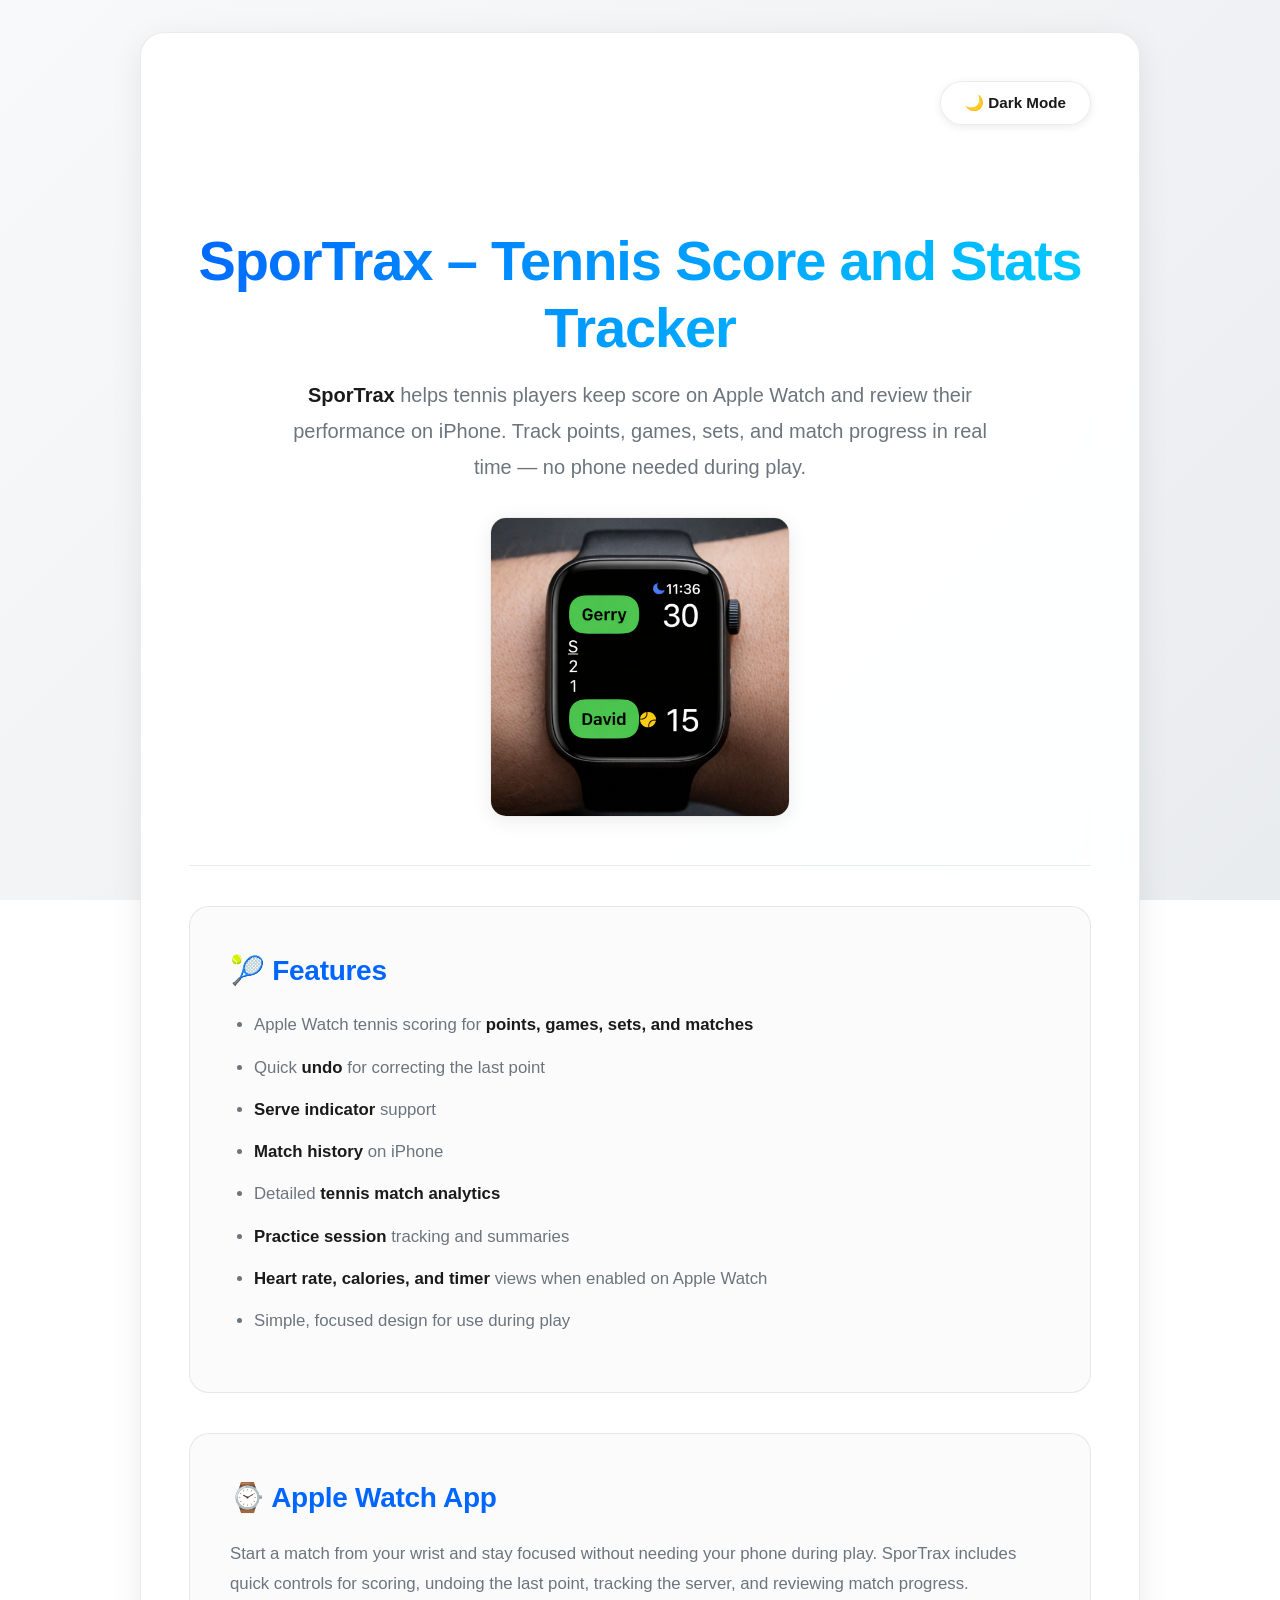
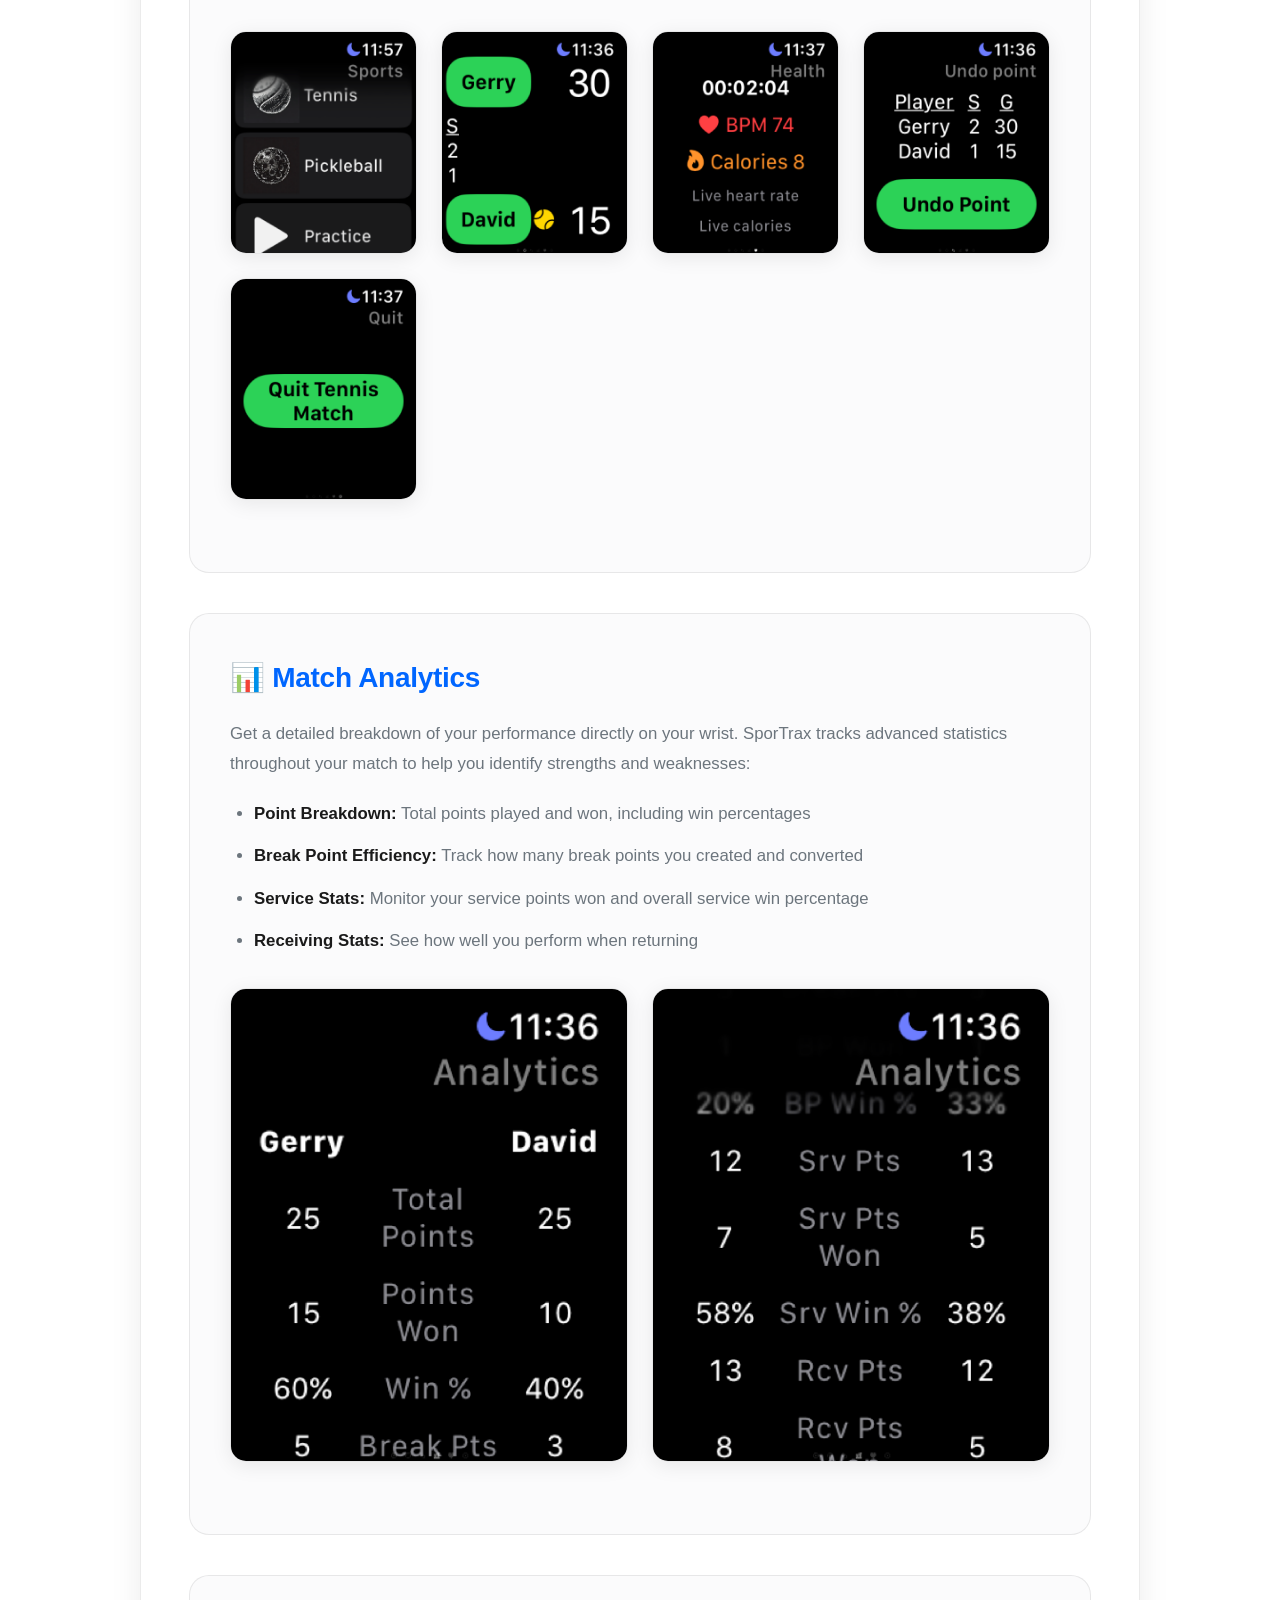
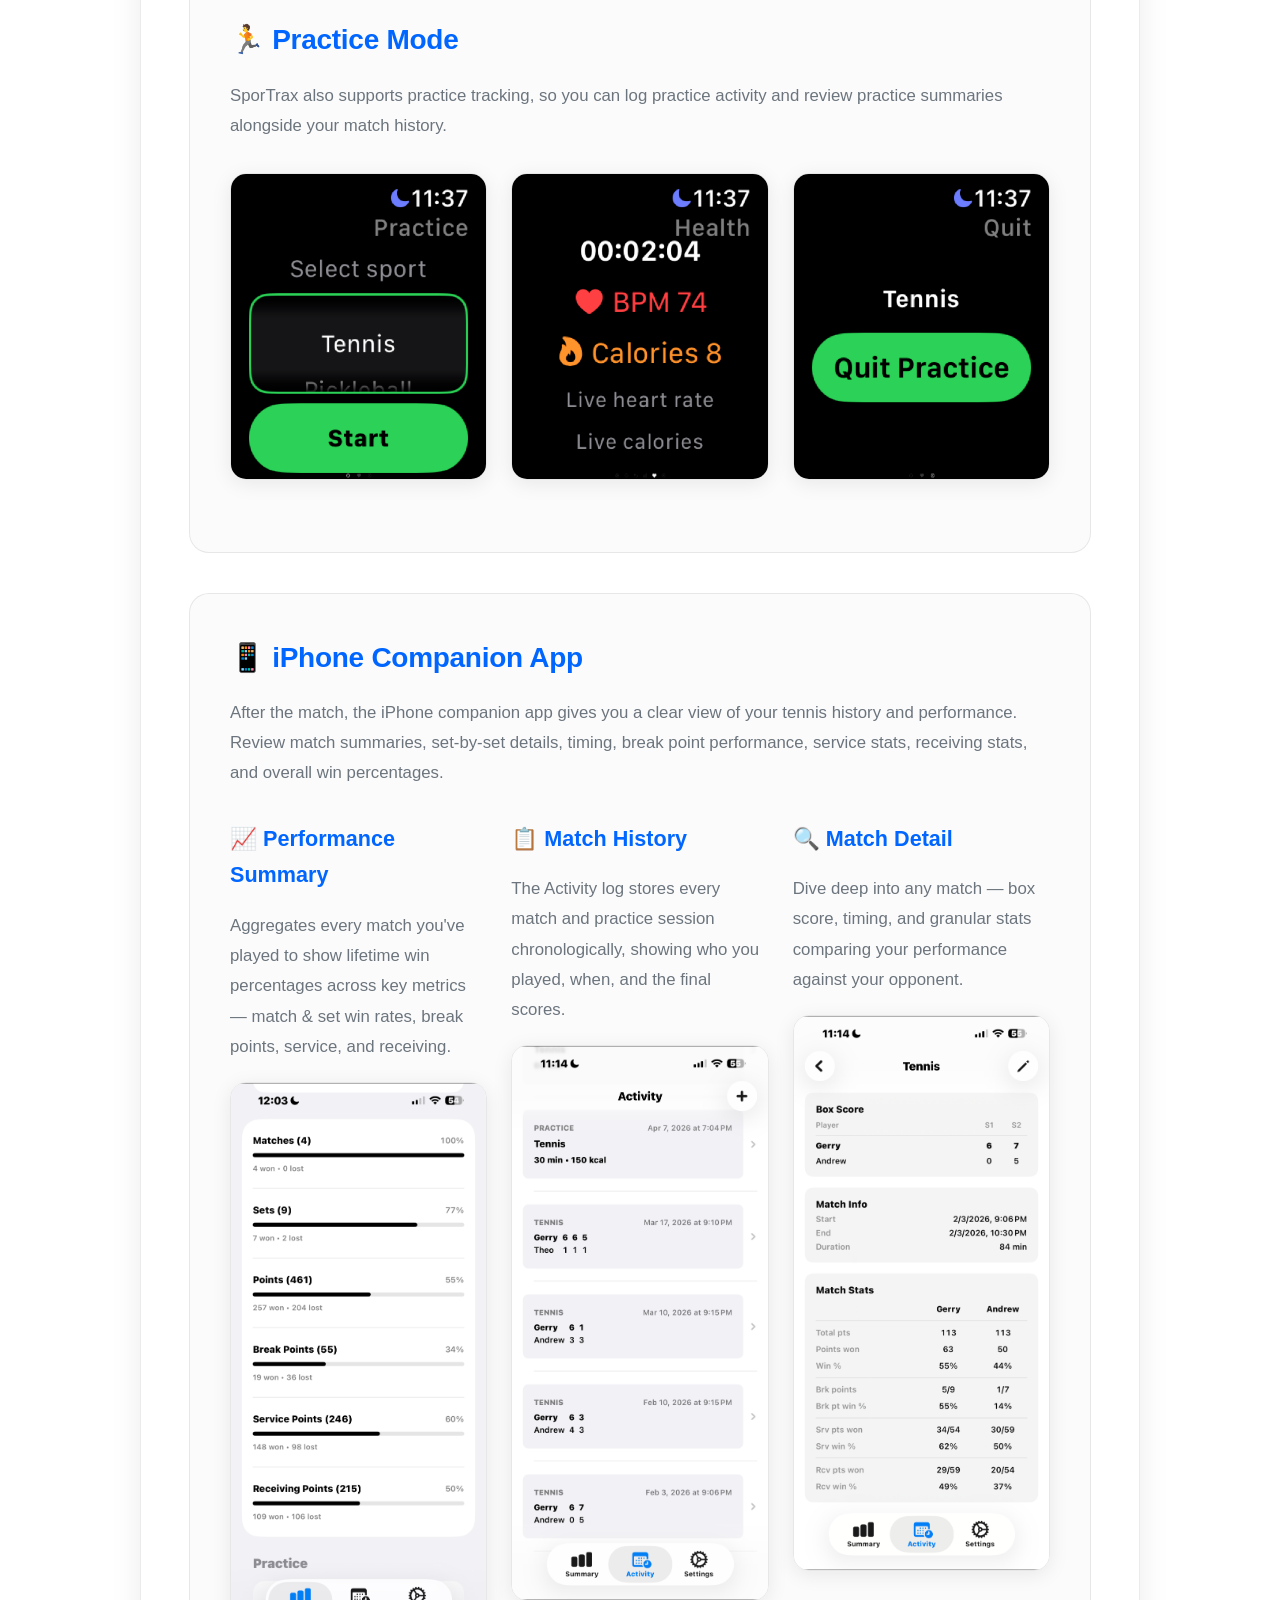
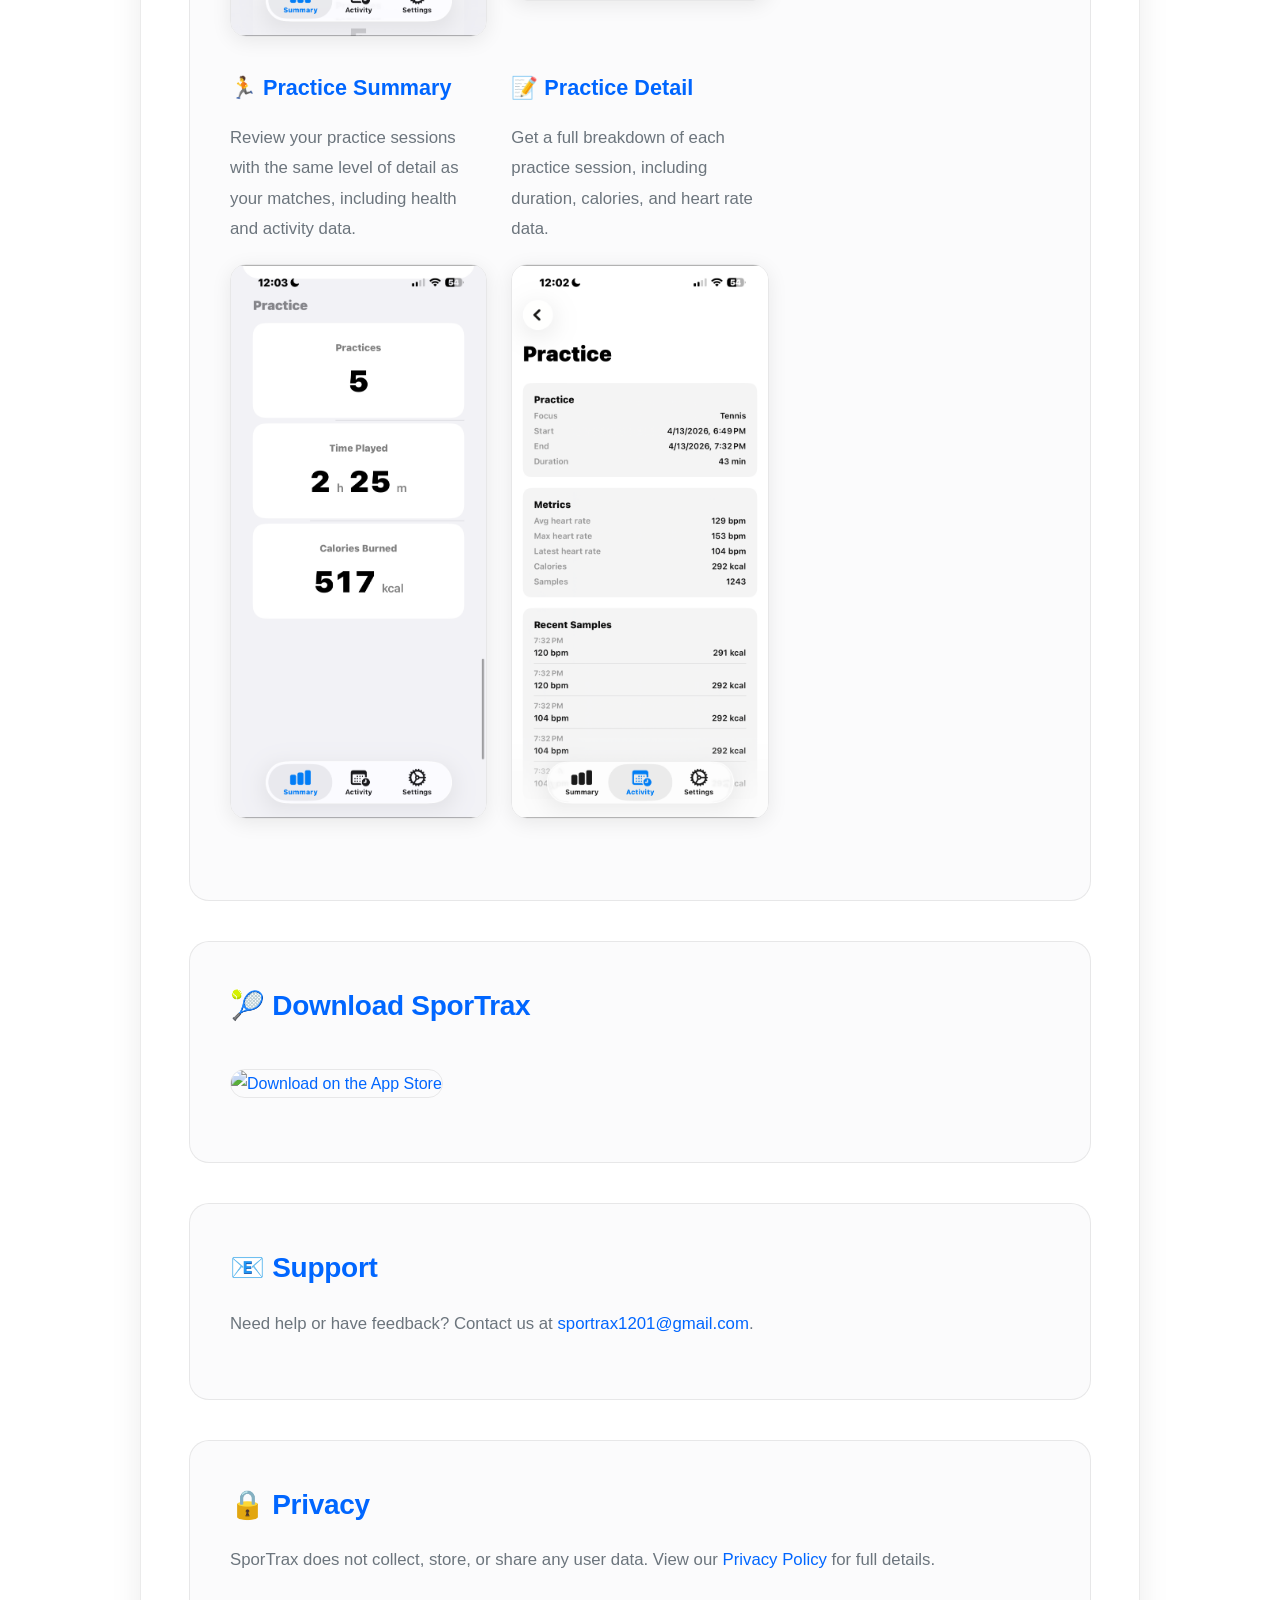
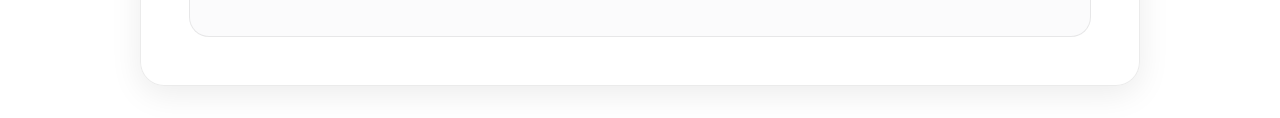
==== index.html @ 206b3dec "update" ====
<!DOCTYPE html>
<html lang="en" data-theme="dark">
<head>
<meta charset="UTF-8" />
<meta name="viewport" content="width=device-width, initial-scale=1.0"/>
<title>SporTrax – Tennis Score and Stats Tracker</title>
<style>
  :root {
    --bg-gradient-start: #f8f9fa;
    --bg-gradient-end: #e9ecef;
    --text-color: #1a1a1a;
    --text-secondary: #6c757d;
    --main-bg: rgba(255, 255, 255, 0.95);
    --card-bg: rgba(255, 255, 255, 0.8);
    --box-shadow: rgba(0, 0, 0, 0.08);
    --box-shadow-hover: rgba(0, 0, 0, 0.15);
    --h1-gradient-start: #0066ff;
    --h1-gradient-end: #00d4ff;
    --h2-color: #0066ff;
    --accent-color: #0066ff;
    --link-color: #0066ff;
    --border-color: rgba(0, 0, 0, 0.08);
    --feature-bg: rgba(248, 249, 250, 0.6);
  }

  [data-theme="dark"] {
    --bg-gradient-start: #0a0a0a;
    --bg-gradient-end: #1a1a1a;
    --text-color: #f0f0f0;
    --text-secondary: #a0a0a0;
    --main-bg: rgba(30, 30, 30, 0.95);
    --card-bg: rgba(40, 40, 40, 0.8);
    --box-shadow: rgba(0, 0, 0, 0.5);
    --box-shadow-hover: rgba(0, 0, 0, 0.7);
    --h1-gradient-start: #4d9fff;
    --h1-gradient-end: #00d4ff;
    --h2-color: #4d9fff;
    --accent-color: #4d9fff;
    --link-color: #4d9fff;
    --border-color: rgba(255, 255, 255, 0.1);
    --feature-bg: rgba(40, 40, 40, 0.4);
  }

  * { box-sizing: border-box; }

  body {
    font-family: -apple-system, BlinkMacSystemFont, "SF Pro Display", "Segoe UI", Roboto, Helvetica, Arial, sans-serif;
    background: linear-gradient(135deg, var(--bg-gradient-start) 0%, var(--bg-gradient-end) 100%);
    background-attachment: fixed;
    color: var(--text-color);
    margin: 0;
    padding: 0;
    transition: all 0.4s cubic-bezier(0.4, 0, 0.2, 1);
    line-height: 1.7;
  }

  main {
    max-width: 1000px;
    margin: 2rem auto;
    padding: 3rem;
    background: var(--main-bg);
    backdrop-filter: blur(20px);
    -webkit-backdrop-filter: blur(20px);
    border-radius: 24px;
    box-shadow: 0 8px 32px var(--box-shadow);
    border: 1px solid var(--border-color);
    transition: all 0.4s cubic-bezier(0.4, 0, 0.2, 1);
  }

  h1 {
    font-size: 3.5rem;
    font-weight: 800;
    background: linear-gradient(135deg, var(--h1-gradient-start) 0%, var(--h1-gradient-end) 100%);
    -webkit-background-clip: text;
    -webkit-text-fill-color: transparent;
    background-clip: text;
    margin-bottom: 1rem;
    line-height: 1.2;
    letter-spacing: -0.02em;
  }

  h2 {
    font-size: 1.75rem;
    font-weight: 700;
    color: var(--h2-color);
    margin-bottom: 1rem;
    margin-top: 0;
    letter-spacing: -0.01em;
    display: flex;
    align-items: center;
    gap: 0.5rem;
  }

  h3 {
    font-size: 1.35rem;
    font-weight: 600;
    color: var(--h2-color);
    margin-bottom: 0.75rem;
    margin-top: 0;
  }

  p {
    line-height: 1.8;
    margin-bottom: 1.25rem;
    color: var(--text-secondary);
    font-size: 1.05rem;
  }

  strong { color: var(--text-color); font-weight: 600; }

  ul {
    margin: 1rem 0;
    padding-left: 1.5rem;
    line-height: 1.8;
  }

  ul li {
    margin-bottom: 0.75rem;
    color: var(--text-secondary);
    font-size: 1.05rem;
  }

  a {
    color: var(--link-color);
    text-decoration: none;
    font-weight: 500;
    transition: all 0.3s ease;
    position: relative;
  }

  a:hover { opacity: 0.8; transform: translateY(-1px); }

  img {
    max-width: 100%;
    height: auto;
    border-radius: 16px;
    margin: 1.5rem 0;
    box-shadow: 0 4px 20px var(--box-shadow);
    transition: all 0.4s cubic-bezier(0.4, 0, 0.2, 1);
    border: 1px solid var(--border-color);
  }

  img:hover {
    transform: translateY(-4px) scale(1.01);
    box-shadow: 0 12px 40px var(--box-shadow-hover);
  }

  .feature {
    background: var(--feature-bg);
    backdrop-filter: blur(10px);
    -webkit-backdrop-filter: blur(10px);
    border-radius: 20px;
    padding: 2.5rem;
    margin-top: 2.5rem;
    border: 1px solid var(--border-color);
    transition: all 0.4s cubic-bezier(0.4, 0, 0.2, 1);
  }

  .feature:hover {
    transform: translateY(-2px);
    box-shadow: 0 8px 24px var(--box-shadow);
  }

  .hero-section {
    text-align: center;
    padding: 2rem 0 3rem;
    border-bottom: 1px solid var(--border-color);
    margin-bottom: 2rem;
  }

  .hero-section p {
    font-size: 1.25rem;
    max-width: 700px;
    margin: 0 auto;
    color: var(--text-secondary);
  }

  .toggle-container {
    display: flex;
    justify-content: flex-end;
    margin-bottom: 2rem;
  }

  .toggle-button {
    cursor: pointer;
    background: var(--card-bg);
    backdrop-filter: blur(10px);
    -webkit-backdrop-filter: blur(10px);
    border: 1px solid var(--border-color);
    border-radius: 50px;
    padding: 0.75rem 1.5rem;
    font-size: 0.95rem;
    font-weight: 600;
    color: var(--text-color);
    transition: all 0.3s cubic-bezier(0.4, 0, 0.2, 1);
    box-shadow: 0 2px 8px var(--box-shadow);
  }

  .toggle-button:hover {
    transform: translateY(-2px);
    box-shadow: 0 4px 16px var(--box-shadow-hover);
    background: var(--accent-color);
    color: white;
  }

  .toggle-button:active { transform: translateY(0); }

  hr {
    border: 0;
    border-top: 1px solid var(--border-color);
    margin: 3rem 0;
    opacity: 0.5;
  }

  .image-grid {
    display: grid;
    grid-template-columns: repeat(auto-fit, minmax(160px, 1fr));
    gap: 1.5rem;
    margin: 2rem 0;
  }

  .image-grid img { margin: 0; width: 100%; object-fit: contain; }

  .iphone-grid {
    display: grid;
    grid-template-columns: repeat(auto-fit, minmax(200px, 1fr));
    gap: 1.5rem;
    margin: 2rem 0;
  }

  .iphone-grid img { margin: 0; width: 100%; object-fit: contain; }

  .dual-column {
    display: grid;
    grid-template-columns: repeat(auto-fit, minmax(300px, 1fr));
    gap: 2rem;
    margin: 2rem 0;
  }

  .column-card {
    background: var(--card-bg);
    backdrop-filter: blur(10px);
    -webkit-backdrop-filter: blur(10px);
    border-radius: 16px;
    padding: 2rem;
    border: 1px solid var(--border-color);
    transition: all 0.3s ease;
  }

  .column-card:hover {
    transform: translateY(-4px);
    box-shadow: 0 8px 24px var(--box-shadow);
  }

  .download-badge {
    display: inline-block;
    transition: all 0.3s ease;
  }

  .download-badge:hover { transform: translateY(-4px); }

  @media (max-width: 768px) {
    main { margin: 1rem; padding: 2rem 1.5rem; border-radius: 20px; }
    h1 { font-size: 2.5rem; }
    h2 { font-size: 1.5rem; }
    h3 { font-size: 1.25rem; }
    .feature { padding: 1.5rem; margin-top: 1.5rem; }
    .hero-section { padding: 1rem 0 2rem; }
    .hero-section p { font-size: 1.1rem; }
    .dual-column { grid-template-columns: 1fr; gap: 1.5rem; }
    .image-grid { grid-template-columns: repeat(2, 1fr); }
    .iphone-grid { grid-template-columns: repeat(2, 1fr); }
  }

  @media (max-width: 480px) {
    h1 { font-size: 2rem; }
    main { padding: 1.5rem 1rem; }
    .image-grid { grid-template-columns: 1fr; }
    .iphone-grid { grid-template-columns: 1fr; }
  }
</style>
</head>
<body>

<main>
  <div class="toggle-container">
    <button id="toggle-theme" class="toggle-button">🌙 Dark Mode</button>
  </div>

  <div class="hero-section">
    <h1>SporTrax – Tennis Score and Stats Tracker</h1>
    <p><strong>SporTrax</strong> helps tennis players keep score on Apple Watch and review their performance on iPhone. Track points, games, sets, and match progress in real time — no phone needed during play.</p>
    <img src="active-images/tennis-match-score-on-apple-watch.png" alt="Tennis match score on Apple Watch" style="max-width: 300px; margin: 2rem auto 0; display: block;" />
  </div>

  <div class="feature">
    <h2>🎾 Features</h2>
    <ul>
      <li>Apple Watch tennis scoring for <strong>points, games, sets, and matches</strong></li>
      <li>Quick <strong>undo</strong> for correcting the last point</li>
      <li><strong>Serve indicator</strong> support</li>
      <li><strong>Match history</strong> on iPhone</li>
      <li>Detailed <strong>tennis match analytics</strong></li>
      <li><strong>Practice session</strong> tracking and summaries</li>
      <li><strong>Heart rate, calories, and timer</strong> views when enabled on Apple Watch</li>
      <li>Simple, focused design for use during play</li>
    </ul>
  </div>

  <div class="feature">
    <h2>⌚ Apple Watch App</h2>
    <p>Start a match from your wrist and stay focused without needing your phone during play. SporTrax includes quick controls for scoring, undoing the last point, tracking the server, and reviewing match progress.</p>
    <div class="image-grid">
      <img src="active-images/01-app-main-screen.png" alt="SporTrax main screen on Apple Watch" />
      <img src="active-images/02-tennis-match-main-screen.png" alt="Tennis match scoring on Apple Watch" />
      <img src="active-images/03-tennis-match-health-calorie-tracking.png" alt="Health and calorie tracking during tennis match" />
      <img src="active-images/06-tennis-undo-point.png" alt="Undo last point on Apple Watch" />
      <img src="active-images/07-tennis-match-quit-match.png" alt="Quit match on Apple Watch" />
    </div>
  </div>

  <div class="feature">
    <h2>📊 Match Analytics</h2>
    <p>Get a detailed breakdown of your performance directly on your wrist. SporTrax tracks advanced statistics throughout your match to help you identify strengths and weaknesses:</p>
    <ul>
      <li><strong>Point Breakdown:</strong> Total points played and won, including win percentages</li>
      <li><strong>Break Point Efficiency:</strong> Track how many break points you created and converted</li>
      <li><strong>Service Stats:</strong> Monitor your service points won and overall service win percentage</li>
      <li><strong>Receiving Stats:</strong> See how well you perform when returning</li>
    </ul>
    <div class="image-grid">
      <img src="active-images/04-tennis-match-analytics-1.png" alt="Match analytics overview on Apple Watch" />
      <img src="active-images/05-tennis-match-analytics-2.png" alt="Break point and service stats on Apple Watch" />
    </div>
  </div>

  <div class="feature">
    <h2>🏃 Practice Mode</h2>
    <p>SporTrax also supports practice tracking, so you can log practice activity and review practice summaries alongside your match history.</p>
    <div class="image-grid">
      <img src="active-images/08-practice-select-sport-tennis.png" alt="Select sport for practice on Apple Watch" />
      <img src="active-images/09-practice-health-calorie-tracking.png" alt="Health and calorie tracking during practice" />
      <img src="active-images/10-practice-quit.png" alt="Quit practice on Apple Watch" />
    </div>
  </div>

  <div class="feature">
    <h2>📱 iPhone Companion App</h2>
    <p>After the match, the iPhone companion app gives you a clear view of your tennis history and performance. Review match summaries, set-by-set details, timing, break point performance, service stats, receiving stats, and overall win percentages.</p>

    <div class="iphone-grid">
      <div>
        <h3>📈 Performance Summary</h3>
        <p>Aggregates every match you've played to show lifetime win percentages across key metrics — match &amp; set win rates, break points, service, and receiving.</p>
        <img src="active-images/02-tennis-summary.png" alt="SporTrax tennis summary on iPhone" />
      </div>
      <div>
        <h3>📋 Match History</h3>
        <p>The Activity log stores every match and practice session chronologically, showing who you played, when, and the final scores.</p>
        <img src="active-images/05-activity-history.png" alt="SporTrax activity history on iPhone" />
      </div>
      <div>
        <h3>🔍 Match Detail</h3>
        <p>Dive deep into any match — box score, timing, and granular stats comparing your performance against your opponent.</p>
        <img src="active-images/03-tennis-match-detail.png" alt="Detailed match statistics on iPhone" />
      </div>
      <div>
        <h3>🏃 Practice Summary</h3>
        <p>Review your practice sessions with the same level of detail as your matches, including health and activity data.</p>
        <img src="active-images/04-practice-summary.png" alt="Practice summary on iPhone" />
      </div>
      <div>
        <h3>📝 Practice Detail</h3>
        <p>Get a full breakdown of each practice session, including duration, calories, and heart rate data.</p>
        <img src="active-images/01-practice-detail.png" alt="Practice detail on iPhone" />
      </div>
    </div>
  </div>

  <div class="feature">
    <h2>🎾 Download SporTrax</h2>
    <a href="https://apps.apple.com/us/app/sportrax/id6744708010?itscg=30200&itsct=apps_box_badge&mttnsubad=6744708010" class="download-badge">
      <img src="https://toolbox.marketingtools.apple.com/api/v2/badges/download-on-the-app-store/black/en-us?releaseDate=1748131200" alt="Download on the App Store" style="width: 246px; height: 82px; vertical-align: middle; object-fit: contain; box-shadow: none;" />
    </a>
  </div>

  <div class="feature">
    <h2>📧 Support</h2>
    <p>Need help or have feedback? Contact us at <a href="mailto:sportrax1201@gmail.com">sportrax1201@gmail.com</a>.</p>
  </div>

  <div class="feature">
    <h2>🔒 Privacy</h2>
    <p>SporTrax does not collect, store, or share any user data. View our <a href="privacy-policy.html">Privacy Policy</a> for full details.</p>
  </div>
</main>

<script>
  const toggleButton = document.getElementById('toggle-theme');
  const prefersDarkScheme = window.matchMedia('(prefers-color-scheme: dark)');
  const currentTheme = localStorage.getItem('theme');

  if (currentTheme === 'dark' || (!currentTheme && prefersDarkScheme.matches)) {
    document.documentElement.setAttribute('data-theme', 'dark');
    toggleButton.textContent = '☀️ Light Mode';
  } else {
    document.documentElement.setAttribute('data-theme', 'light');
    toggleButton.textContent = '🌙 Dark Mode';
  }

  toggleButton.addEventListener('click', () => {
    let theme = document.documentElement.getAttribute('data-theme');
    if (theme === 'dark') {
      document.documentElement.setAttribute('data-theme', 'light');
      localStorage.setItem('theme', 'light');
      toggleButton.textContent = '🌙 Dark Mode';
    } else {
      document.documentElement.setAttribute('data-theme', 'dark');
      localStorage.setItem('theme', 'dark');
      toggleButton.textContent = '☀️ Light Mode';
    }
  });
</script>

</body>
</html>
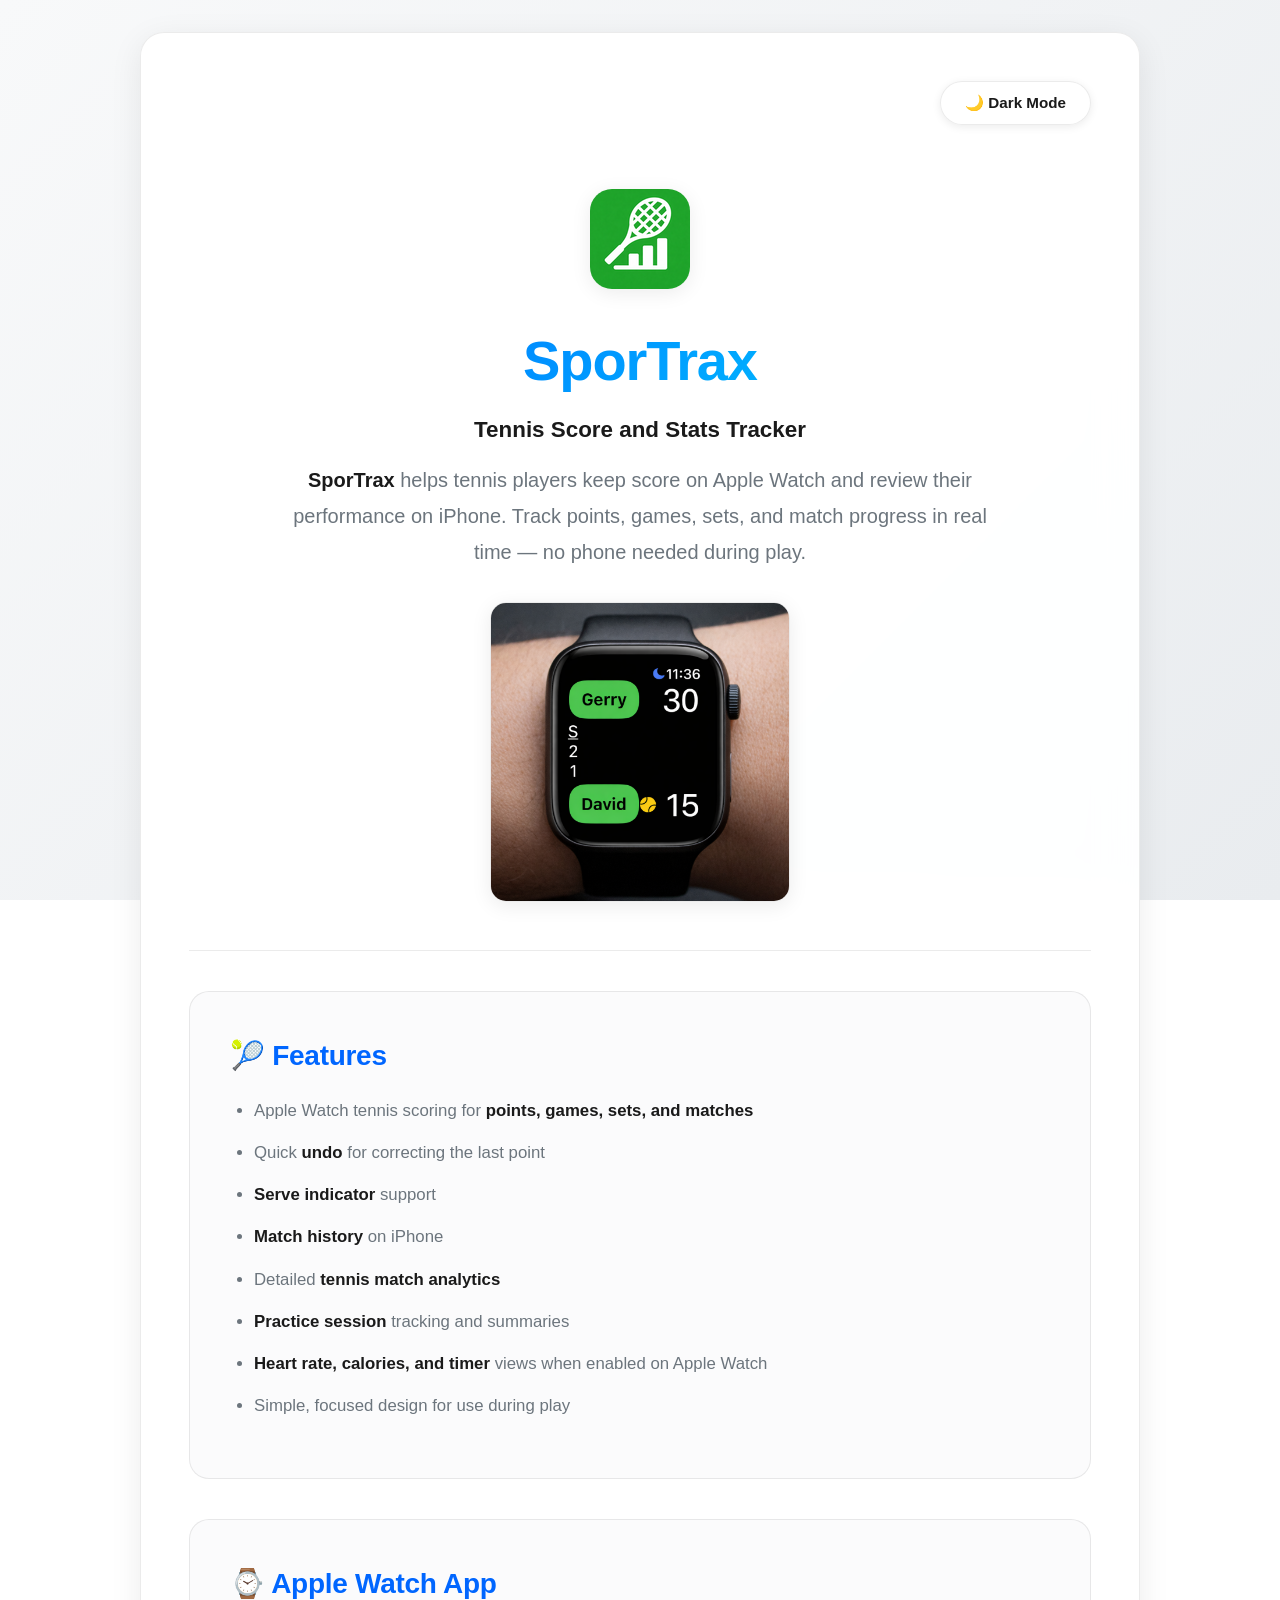
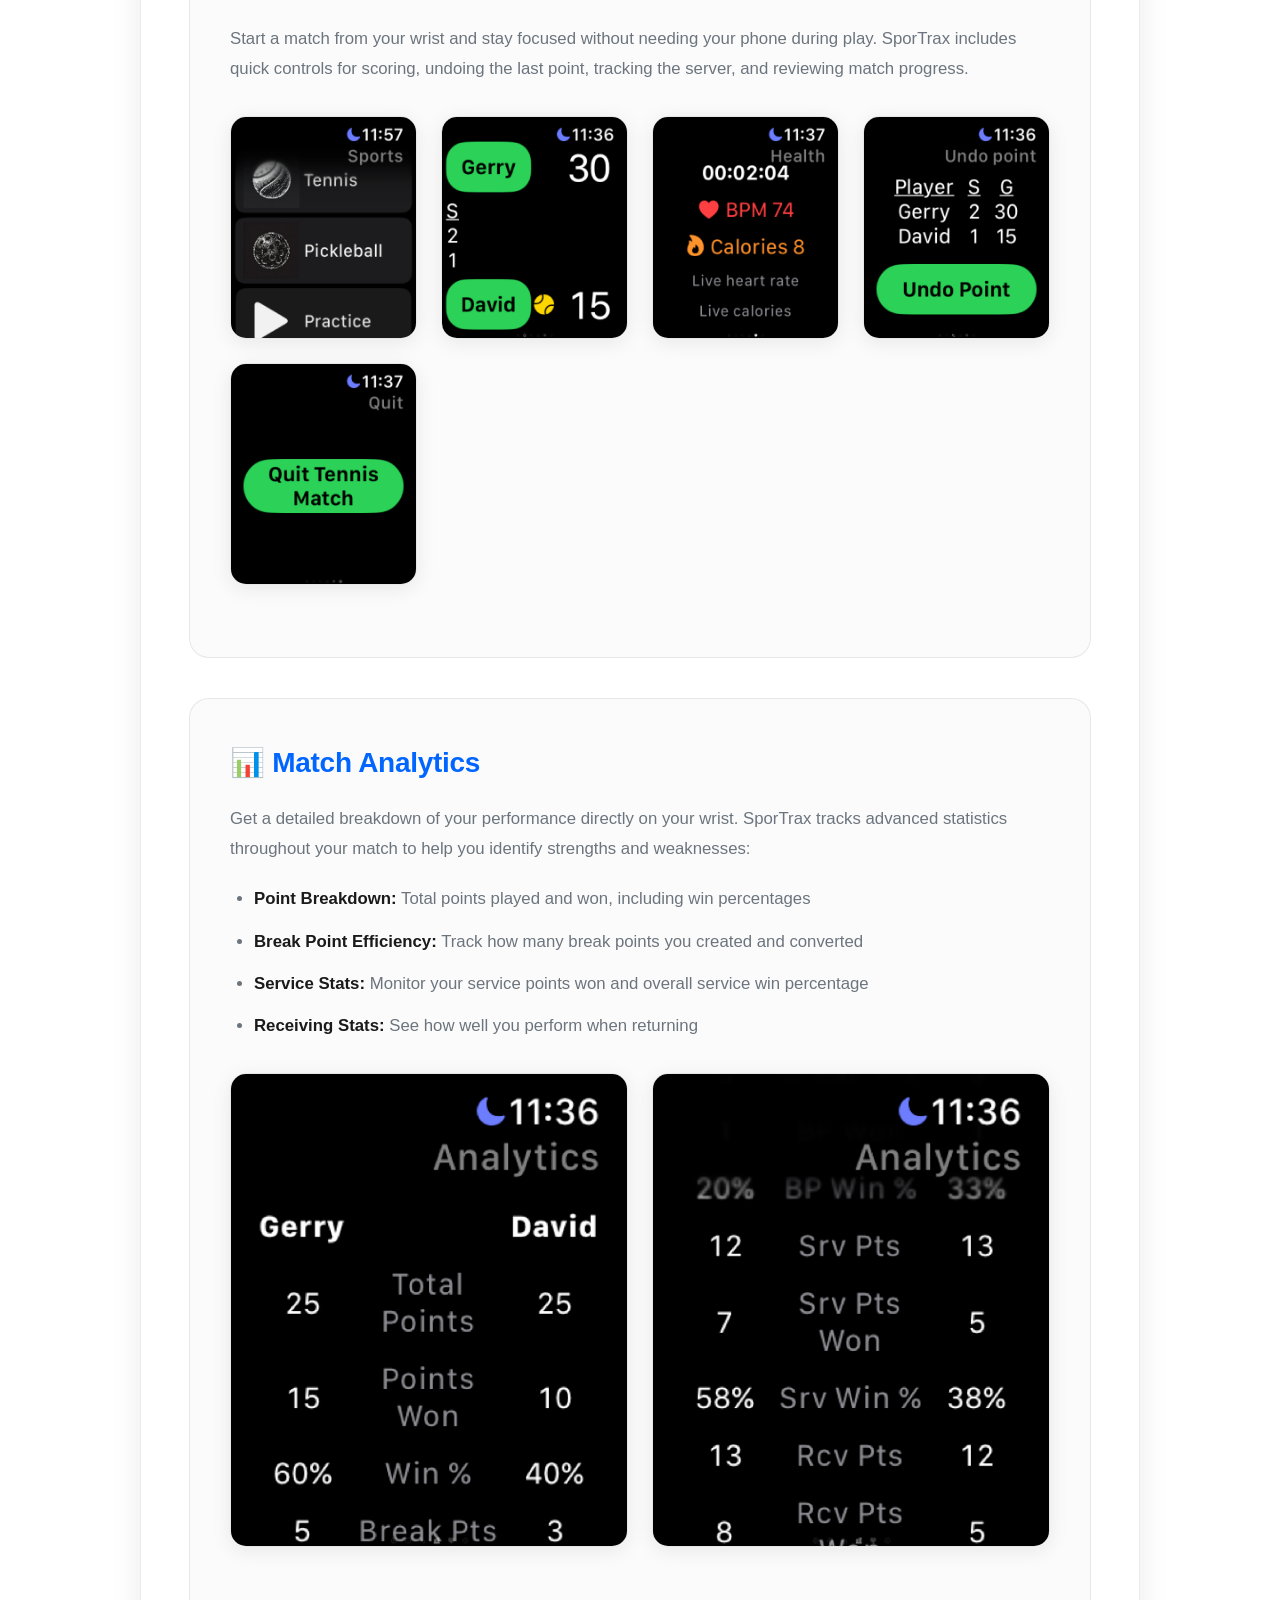
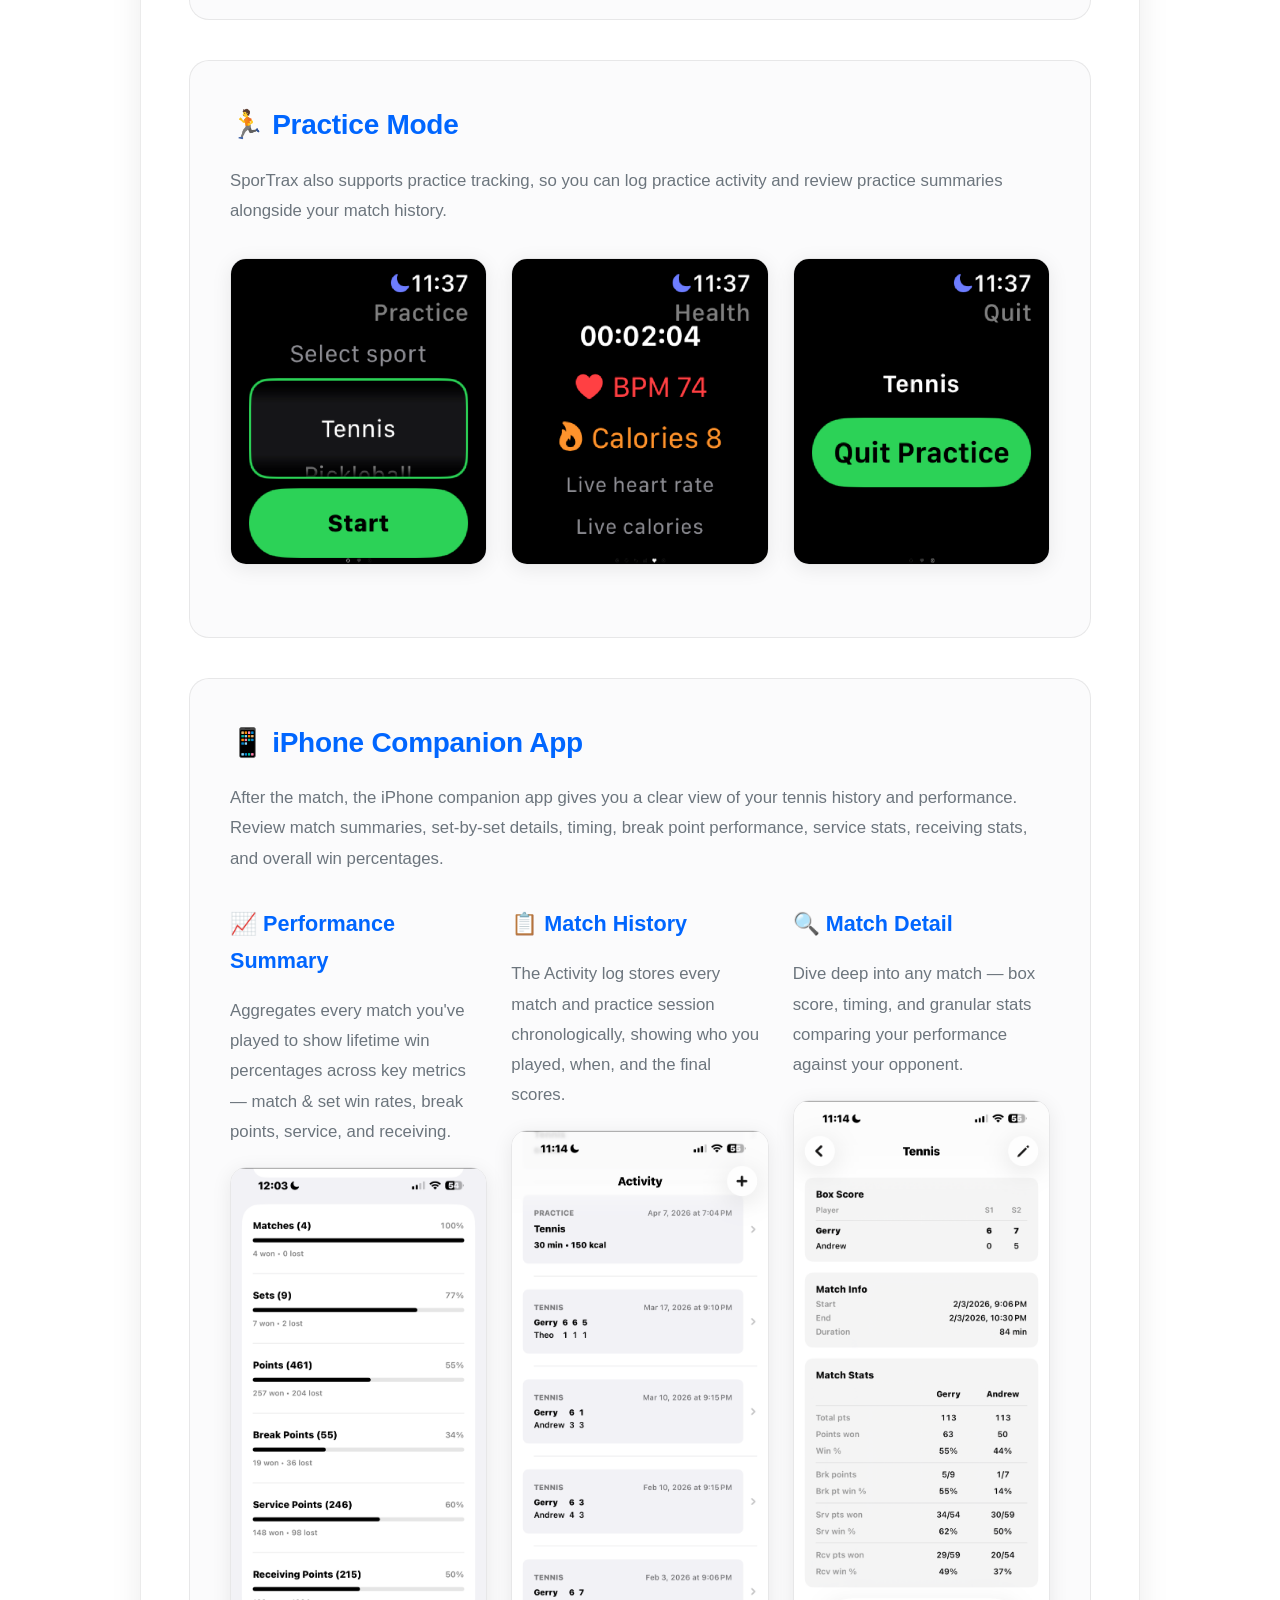
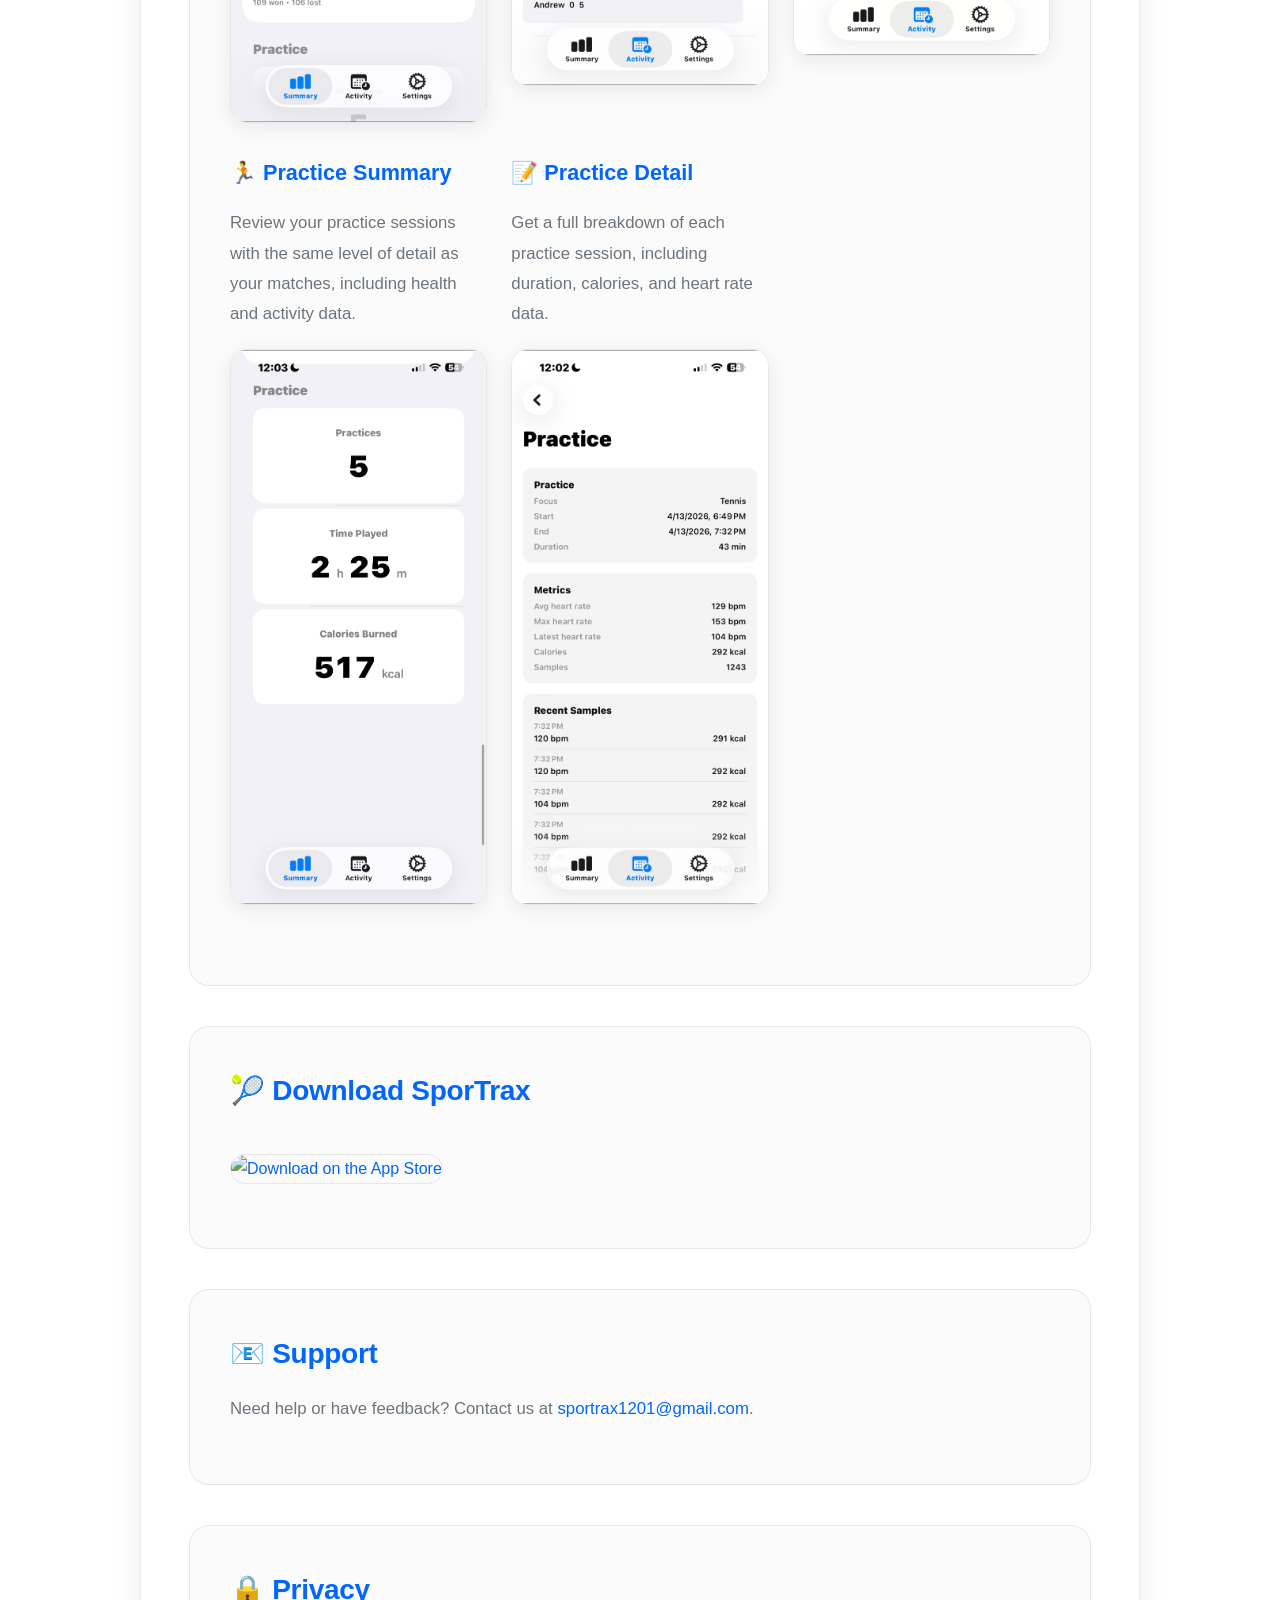
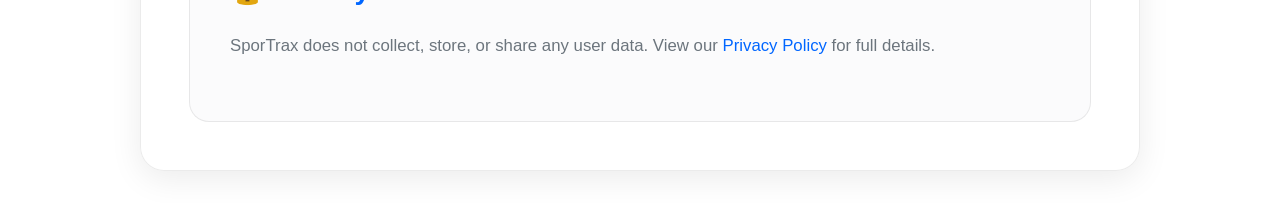
==== commit b1f8f011: "update" ====
--- a/index.html
+++ b/index.html
@@ -3,7 +3,7 @@
 <head>
 <meta charset="UTF-8" />
 <meta name="viewport" content="width=device-width, initial-scale=1.0"/>
-<title>SporTrax – Tennis Score and Stats Tracker</title>
+<title>SporTrax – Tennis Score and Stats Tracker for Apple Watch</title>
 <style>
   :root {
     --bg-gradient-start: #f8f9fa;
@@ -288,7 +288,9 @@
   </div>
 
   <div class="hero-section">
-    <h1>SporTrax – Tennis Score and Stats Tracker</h1>
+    <img src="active-images/sportrax-logo.png" alt="SporTrax Logo" style="width: 100px; height: 100px; border-radius: 22px; margin: 0 auto 1.25rem; display: block; box-shadow: 0 4px 20px var(--box-shadow); border: none;" />
+    <h1>SporTrax</h1>
+    <p style="font-size: 1.4rem; font-weight: 600; color: var(--text-color); margin-bottom: 0.75rem;">Tennis Score and Stats Tracker</p>
     <p><strong>SporTrax</strong> helps tennis players keep score on Apple Watch and review their performance on iPhone. Track points, games, sets, and match progress in real time — no phone needed during play.</p>
     <img src="active-images/tennis-match-score-on-apple-watch.png" alt="Tennis match score on Apple Watch" style="max-width: 300px; margin: 2rem auto 0; display: block;" />
   </div>
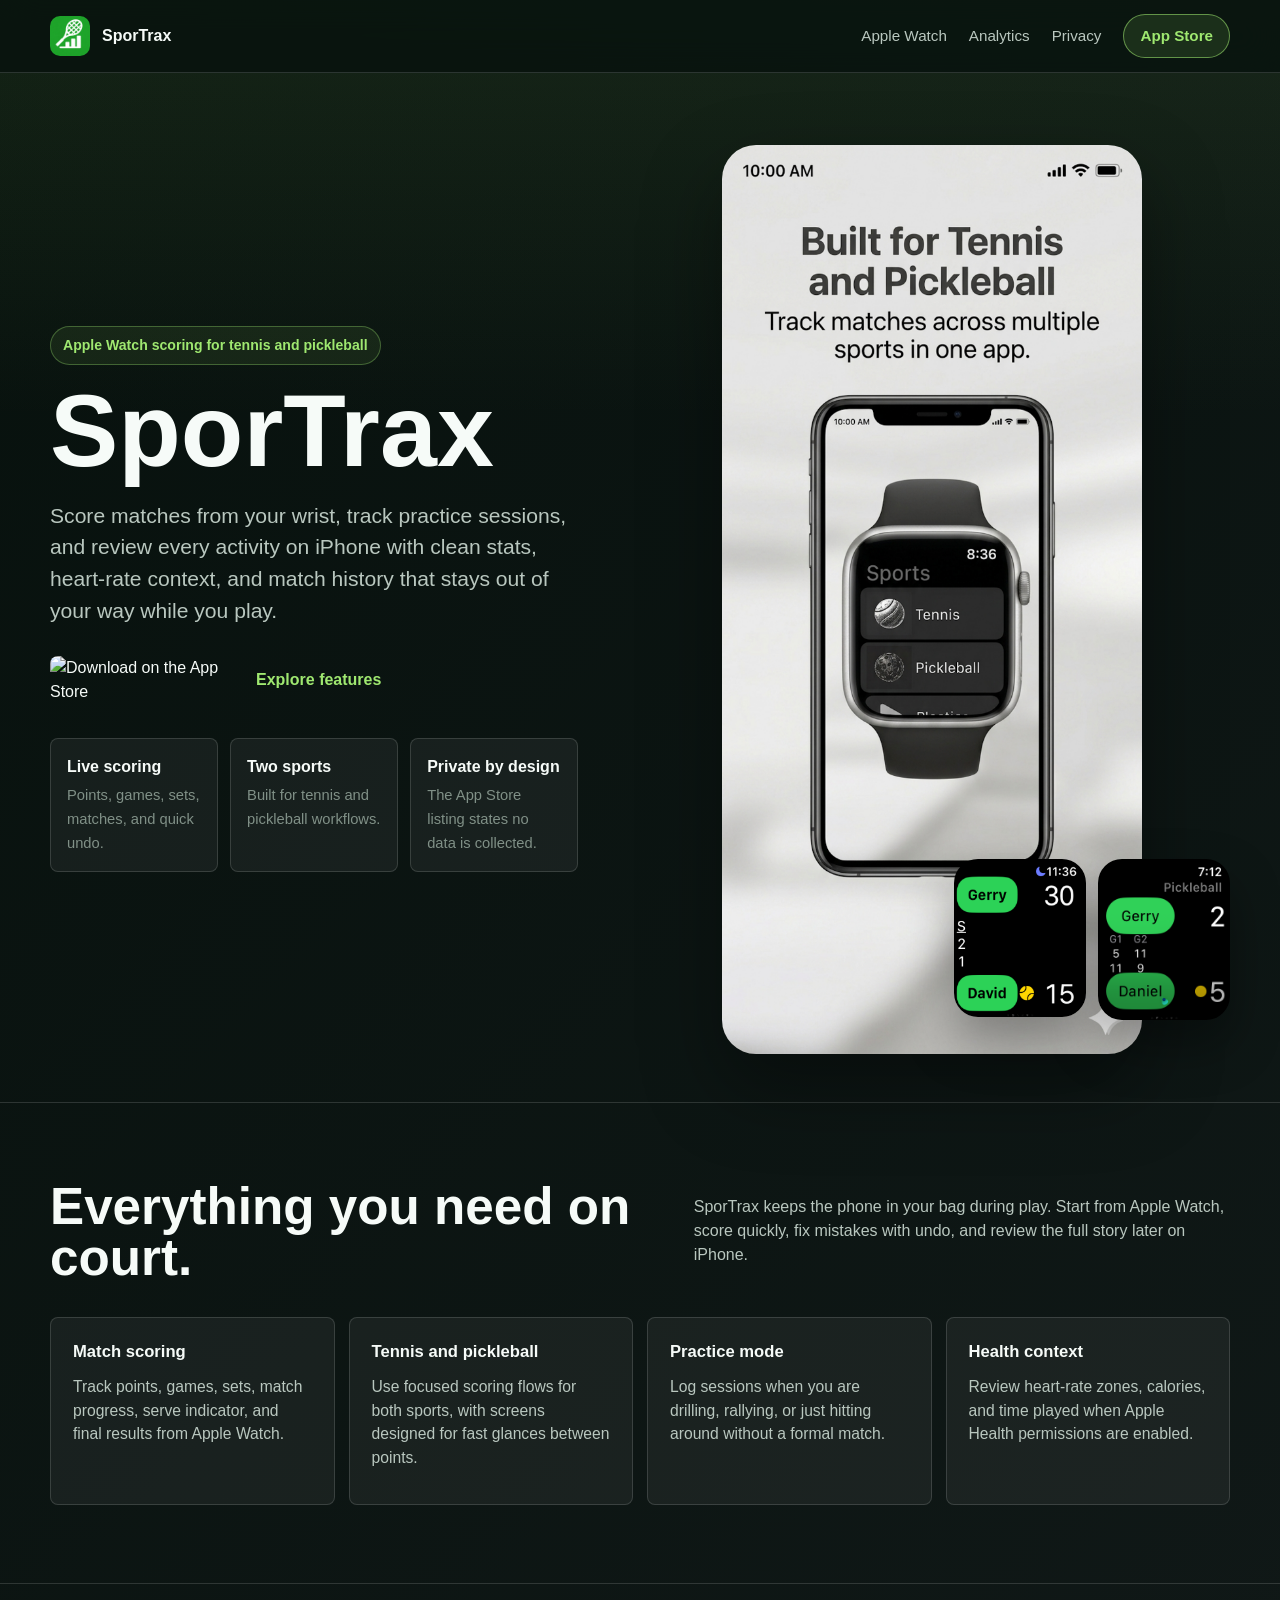
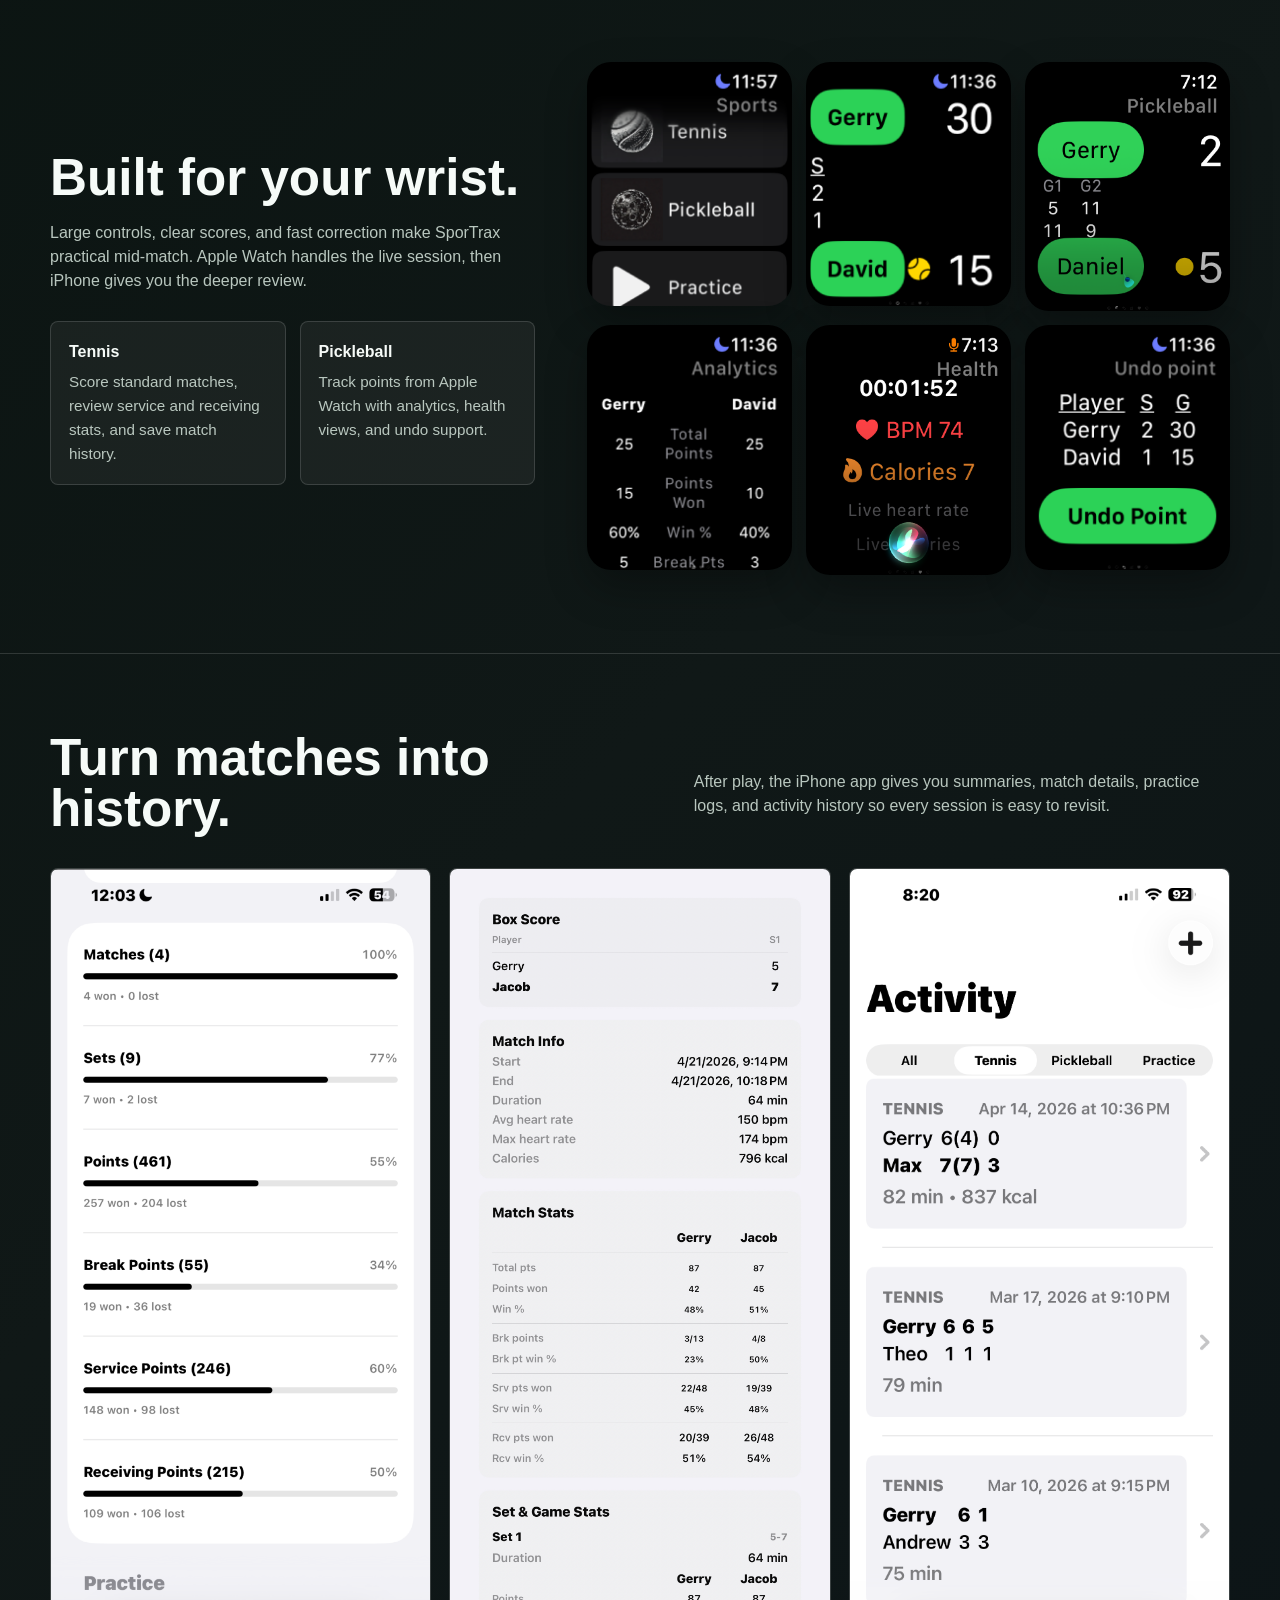
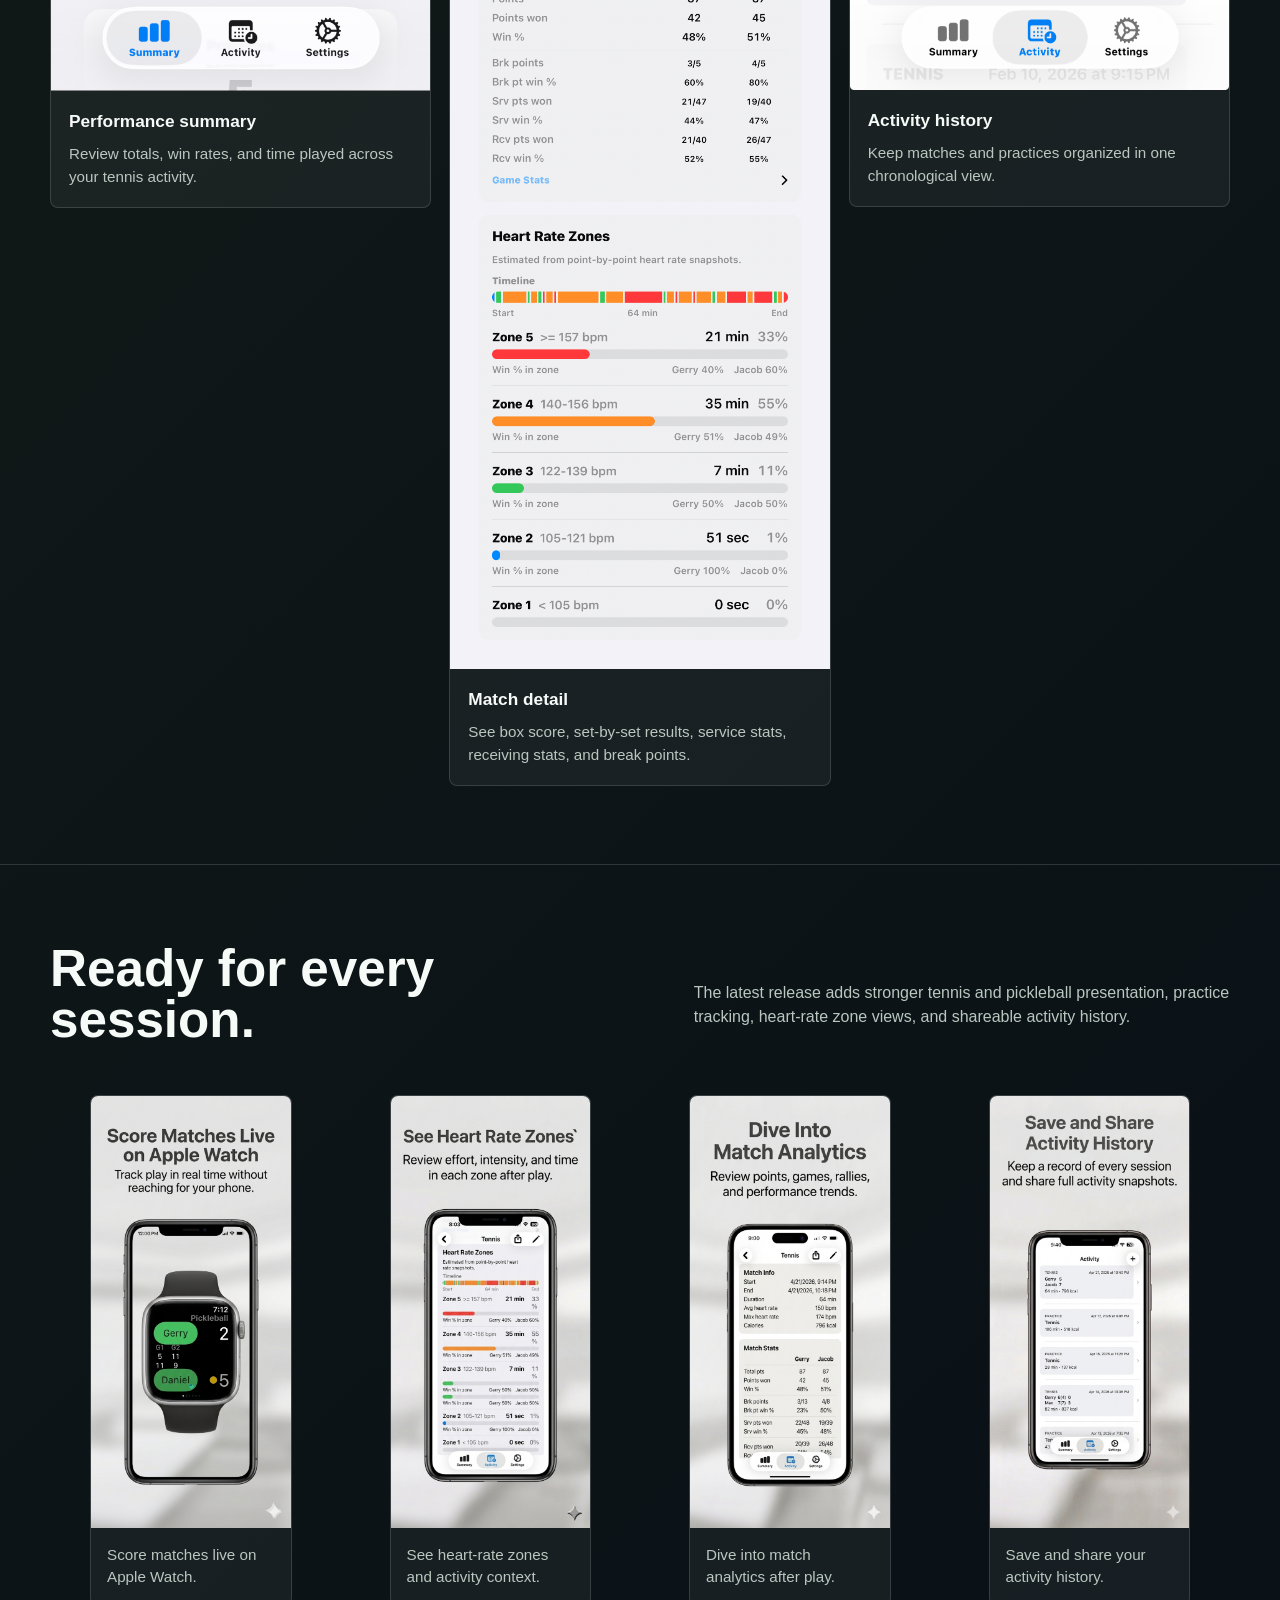
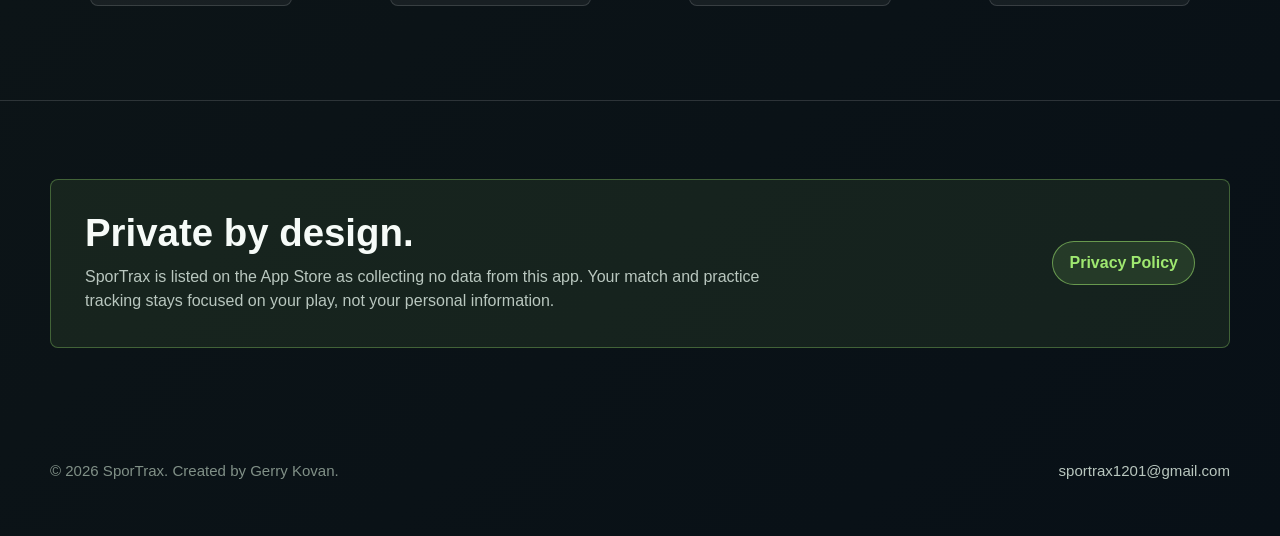
==== commit 28947ae5: "looks good" ====
--- a/index.html
+++ b/index.html
@@ -1,428 +1,724 @@
 <!DOCTYPE html>
-<html lang="en" data-theme="dark">
+<html lang="en">
 <head>
 <meta charset="UTF-8" />
-<meta name="viewport" content="width=device-width, initial-scale=1.0"/>
-<title>SporTrax – Tennis Score and Stats Tracker for Apple Watch</title>
+<meta name="viewport" content="width=device-width, initial-scale=1.0" />
+<meta name="description" content="SporTrax is an Apple Watch-first tennis and pickleball tracker for scoring matches, tracking practice, reviewing analytics, and saving activity history on iPhone." />
+<meta name="theme-color" content="#07110d" />
+<meta property="og:title" content="SporTrax - Tennis and Pickleball Tracker" />
+<meta property="og:description" content="Score tennis and pickleball from Apple Watch, track practice, review match analytics, and keep your activity history on iPhone." />
+<meta property="og:image" content="active-images/release-1-6/app-store-images/2-Built-for-tennis-and-pickleball1284-2778.png" />
+<link rel="icon" href="active-images/release-1-6/sportrax-logo.png" />
+<title>SporTrax - Tennis and Pickleball Tracker for Apple Watch</title>
 <style>
   :root {
-    --bg-gradient-start: #f8f9fa;
-    --bg-gradient-end: #e9ecef;
-    --text-color: #1a1a1a;
-    --text-secondary: #6c757d;
-    --main-bg: rgba(255, 255, 255, 0.95);
-    --card-bg: rgba(255, 255, 255, 0.8);
-    --box-shadow: rgba(0, 0, 0, 0.08);
-    --box-shadow-hover: rgba(0, 0, 0, 0.15);
-    --h1-gradient-start: #0066ff;
-    --h1-gradient-end: #00d4ff;
-    --h2-color: #0066ff;
-    --accent-color: #0066ff;
-    --link-color: #0066ff;
-    --border-color: rgba(0, 0, 0, 0.08);
-    --feature-bg: rgba(248, 249, 250, 0.6);
-  }
-
-  [data-theme="dark"] {
-    --bg-gradient-start: #0a0a0a;
-    --bg-gradient-end: #1a1a1a;
-    --text-color: #f0f0f0;
-    --text-secondary: #a0a0a0;
-    --main-bg: rgba(30, 30, 30, 0.95);
-    --card-bg: rgba(40, 40, 40, 0.8);
-    --box-shadow: rgba(0, 0, 0, 0.5);
-    --box-shadow-hover: rgba(0, 0, 0, 0.7);
-    --h1-gradient-start: #4d9fff;
-    --h1-gradient-end: #00d4ff;
-    --h2-color: #4d9fff;
-    --accent-color: #4d9fff;
-    --link-color: #4d9fff;
-    --border-color: rgba(255, 255, 255, 0.1);
-    --feature-bg: rgba(40, 40, 40, 0.4);
-  }
-
-  * { box-sizing: border-box; }
+    color-scheme: dark;
+    --bg: #07110d;
+    --bg-soft: #0f1c16;
+    --panel: rgba(255, 255, 255, 0.055);
+    --panel-strong: rgba(255, 255, 255, 0.095);
+    --text: #f6fbf8;
+    --muted: #b9c7bf;
+    --subtle: #809087;
+    --line: rgba(255, 255, 255, 0.14);
+    --green: #9fe870;
+    --mint: #61d6a4;
+    --blue: #7bb7ff;
+    --orange: #ffbe62;
+    --shadow: rgba(0, 0, 0, 0.38);
+    font-family: -apple-system, BlinkMacSystemFont, "SF Pro Display", "Segoe UI", sans-serif;
+  }
+
+  * {
+    box-sizing: border-box;
+  }
+
+  html {
+    scroll-behavior: smooth;
+  }
 
   body {
-    font-family: -apple-system, BlinkMacSystemFont, "SF Pro Display", "Segoe UI", Roboto, Helvetica, Arial, sans-serif;
-    background: linear-gradient(135deg, var(--bg-gradient-start) 0%, var(--bg-gradient-end) 100%);
-    background-attachment: fixed;
-    color: var(--text-color);
     margin: 0;
-    padding: 0;
-    transition: all 0.4s cubic-bezier(0.4, 0, 0.2, 1);
-    line-height: 1.7;
-  }
-
-  main {
-    max-width: 1000px;
-    margin: 2rem auto;
-    padding: 3rem;
-    background: var(--main-bg);
-    backdrop-filter: blur(20px);
-    -webkit-backdrop-filter: blur(20px);
-    border-radius: 24px;
-    box-shadow: 0 8px 32px var(--box-shadow);
-    border: 1px solid var(--border-color);
-    transition: all 0.4s cubic-bezier(0.4, 0, 0.2, 1);
-  }
-
-  h1 {
-    font-size: 3.5rem;
-    font-weight: 800;
-    background: linear-gradient(135deg, var(--h1-gradient-start) 0%, var(--h1-gradient-end) 100%);
-    -webkit-background-clip: text;
-    -webkit-text-fill-color: transparent;
-    background-clip: text;
-    margin-bottom: 1rem;
-    line-height: 1.2;
-    letter-spacing: -0.02em;
-  }
-
-  h2 {
-    font-size: 1.75rem;
-    font-weight: 700;
-    color: var(--h2-color);
-    margin-bottom: 1rem;
-    margin-top: 0;
-    letter-spacing: -0.01em;
-    display: flex;
-    align-items: center;
-    gap: 0.5rem;
-  }
-
-  h3 {
-    font-size: 1.35rem;
-    font-weight: 600;
-    color: var(--h2-color);
-    margin-bottom: 0.75rem;
-    margin-top: 0;
-  }
-
-  p {
-    line-height: 1.8;
-    margin-bottom: 1.25rem;
-    color: var(--text-secondary);
-    font-size: 1.05rem;
-  }
-
-  strong { color: var(--text-color); font-weight: 600; }
-
-  ul {
-    margin: 1rem 0;
-    padding-left: 1.5rem;
-    line-height: 1.8;
-  }
-
-  ul li {
-    margin-bottom: 0.75rem;
-    color: var(--text-secondary);
-    font-size: 1.05rem;
+    min-width: 320px;
+    background:
+      linear-gradient(180deg, rgba(159, 232, 112, 0.09), transparent 420px),
+      linear-gradient(135deg, #07110d 0%, #101817 45%, #081017 100%);
+    color: var(--text);
+    line-height: 1.5;
   }
 
   a {
-    color: var(--link-color);
+    color: inherit;
     text-decoration: none;
-    font-weight: 500;
-    transition: all 0.3s ease;
-    position: relative;
-  }
-
-  a:hover { opacity: 0.8; transform: translateY(-1px); }
+  }
 
   img {
+    display: block;
     max-width: 100%;
     height: auto;
-    border-radius: 16px;
-    margin: 1.5rem 0;
-    box-shadow: 0 4px 20px var(--box-shadow);
-    transition: all 0.4s cubic-bezier(0.4, 0, 0.2, 1);
-    border: 1px solid var(--border-color);
-  }
-
-  img:hover {
-    transform: translateY(-4px) scale(1.01);
-    box-shadow: 0 12px 40px var(--box-shadow-hover);
-  }
-
-  .feature {
-    background: var(--feature-bg);
-    backdrop-filter: blur(10px);
-    -webkit-backdrop-filter: blur(10px);
-    border-radius: 20px;
-    padding: 2.5rem;
-    margin-top: 2.5rem;
-    border: 1px solid var(--border-color);
-    transition: all 0.4s cubic-bezier(0.4, 0, 0.2, 1);
-  }
-
-  .feature:hover {
-    transform: translateY(-2px);
-    box-shadow: 0 8px 24px var(--box-shadow);
-  }
-
-  .hero-section {
-    text-align: center;
-    padding: 2rem 0 3rem;
-    border-bottom: 1px solid var(--border-color);
-    margin-bottom: 2rem;
-  }
-
-  .hero-section p {
-    font-size: 1.25rem;
-    max-width: 700px;
+  }
+
+  .site-header {
+    position: sticky;
+    top: 0;
+    z-index: 10;
+    border-bottom: 1px solid var(--line);
+    background: rgba(7, 17, 13, 0.78);
+    backdrop-filter: blur(18px);
+    -webkit-backdrop-filter: blur(18px);
+  }
+
+  .nav {
+    width: min(1180px, calc(100% - 40px));
     margin: 0 auto;
-    color: var(--text-secondary);
-  }
-
-  .toggle-container {
+    min-height: 72px;
     display: flex;
-    justify-content: flex-end;
-    margin-bottom: 2rem;
-  }
-
-  .toggle-button {
-    cursor: pointer;
-    background: var(--card-bg);
-    backdrop-filter: blur(10px);
-    -webkit-backdrop-filter: blur(10px);
-    border: 1px solid var(--border-color);
-    border-radius: 50px;
-    padding: 0.75rem 1.5rem;
+    align-items: center;
+    justify-content: space-between;
+    gap: 24px;
+  }
+
+  .brand {
+    display: inline-flex;
+    align-items: center;
+    gap: 12px;
+    font-weight: 760;
+  }
+
+  .brand img {
+    width: 40px;
+    height: 40px;
+    border-radius: 10px;
+  }
+
+  .nav-links {
+    display: flex;
+    align-items: center;
+    gap: 22px;
+    color: var(--muted);
     font-size: 0.95rem;
-    font-weight: 600;
-    color: var(--text-color);
-    transition: all 0.3s cubic-bezier(0.4, 0, 0.2, 1);
-    box-shadow: 0 2px 8px var(--box-shadow);
-  }
-
-  .toggle-button:hover {
-    transform: translateY(-2px);
-    box-shadow: 0 4px 16px var(--box-shadow-hover);
-    background: var(--accent-color);
-    color: white;
-  }
-
-  .toggle-button:active { transform: translateY(0); }
-
-  hr {
-    border: 0;
-    border-top: 1px solid var(--border-color);
-    margin: 3rem 0;
-    opacity: 0.5;
-  }
-
-  .image-grid {
-    display: grid;
-    grid-template-columns: repeat(auto-fit, minmax(160px, 1fr));
-    gap: 1.5rem;
-    margin: 2rem 0;
-  }
-
-  .image-grid img { margin: 0; width: 100%; object-fit: contain; }
-
-  .iphone-grid {
-    display: grid;
-    grid-template-columns: repeat(auto-fit, minmax(200px, 1fr));
-    gap: 1.5rem;
-    margin: 2rem 0;
-  }
-
-  .iphone-grid img { margin: 0; width: 100%; object-fit: contain; }
-
-  .dual-column {
-    display: grid;
-    grid-template-columns: repeat(auto-fit, minmax(300px, 1fr));
-    gap: 2rem;
-    margin: 2rem 0;
-  }
-
-  .column-card {
-    background: var(--card-bg);
-    backdrop-filter: blur(10px);
-    -webkit-backdrop-filter: blur(10px);
-    border-radius: 16px;
-    padding: 2rem;
-    border: 1px solid var(--border-color);
-    transition: all 0.3s ease;
-  }
-
-  .column-card:hover {
-    transform: translateY(-4px);
-    box-shadow: 0 8px 24px var(--box-shadow);
-  }
-
-  .download-badge {
-    display: inline-block;
-    transition: all 0.3s ease;
-  }
-
-  .download-badge:hover { transform: translateY(-4px); }
-
-  @media (max-width: 768px) {
-    main { margin: 1rem; padding: 2rem 1.5rem; border-radius: 20px; }
-    h1 { font-size: 2.5rem; }
-    h2 { font-size: 1.5rem; }
-    h3 { font-size: 1.25rem; }
-    .feature { padding: 1.5rem; margin-top: 1.5rem; }
-    .hero-section { padding: 1rem 0 2rem; }
-    .hero-section p { font-size: 1.1rem; }
-    .dual-column { grid-template-columns: 1fr; gap: 1.5rem; }
-    .image-grid { grid-template-columns: repeat(2, 1fr); }
-    .iphone-grid { grid-template-columns: repeat(2, 1fr); }
-  }
-
-  @media (max-width: 480px) {
-    h1 { font-size: 2rem; }
-    main { padding: 1.5rem 1rem; }
-    .image-grid { grid-template-columns: 1fr; }
-    .iphone-grid { grid-template-columns: 1fr; }
+  }
+
+  .nav-links a:hover {
+    color: var(--text);
+  }
+
+  .app-store-link {
+    display: inline-flex;
+    align-items: center;
+    justify-content: center;
+    min-height: 44px;
+    padding: 0 16px;
+    border: 1px solid rgba(159, 232, 112, 0.55);
+    border-radius: 999px;
+    background: rgba(159, 232, 112, 0.12);
+    color: var(--green);
+    font-weight: 680;
+  }
+
+  .hero {
+    width: min(1180px, calc(100% - 40px));
+    margin: 0 auto;
+    min-height: calc(100svh - 72px);
+    padding: 72px 0 48px;
+    display: grid;
+    grid-template-columns: minmax(0, 0.94fr) minmax(360px, 1.06fr);
+    align-items: center;
+    gap: 56px;
+  }
+
+  .eyebrow {
+    display: inline-flex;
+    width: fit-content;
+    align-items: center;
+    gap: 10px;
+    margin: 0 0 18px;
+    padding: 8px 12px;
+    border: 1px solid rgba(159, 232, 112, 0.32);
+    border-radius: 999px;
+    background: rgba(159, 232, 112, 0.08);
+    color: var(--green);
+    font-size: 0.88rem;
+    font-weight: 700;
+  }
+
+  h1,
+  h2,
+  h3,
+  p {
+    margin-top: 0;
+  }
+
+  h1 {
+    max-width: 720px;
+    margin-bottom: 20px;
+    font-size: clamp(3.2rem, 8vw, 6.7rem);
+    line-height: 0.94;
+    letter-spacing: 0;
+  }
+
+  .hero-copy {
+    max-width: 630px;
+    color: var(--muted);
+    font-size: clamp(1.08rem, 2vw, 1.32rem);
+  }
+
+  .hero-actions {
+    display: flex;
+    flex-wrap: wrap;
+    align-items: center;
+    gap: 16px;
+    margin-top: 30px;
+  }
+
+  .badge img {
+    width: 190px;
+    height: auto;
+    border-radius: 8px;
+  }
+
+  .text-link {
+    color: var(--green);
+    font-weight: 720;
+  }
+
+  .hero-facts {
+    display: grid;
+    grid-template-columns: repeat(3, minmax(0, 1fr));
+    gap: 12px;
+    margin-top: 34px;
+  }
+
+  .fact {
+    min-height: 88px;
+    padding: 16px;
+    border: 1px solid var(--line);
+    border-radius: 8px;
+    background: var(--panel);
+  }
+
+  .fact strong {
+    display: block;
+    margin-bottom: 4px;
+    color: var(--text);
+    font-size: 1rem;
+  }
+
+  .fact span {
+    color: var(--subtle);
+    font-size: 0.92rem;
+  }
+
+  .hero-media {
+    position: relative;
+    min-height: 610px;
+    display: grid;
+    place-items: center;
+  }
+
+  .phone-showcase {
+    width: min(420px, 72vw);
+    border-radius: 34px;
+    box-shadow: 0 34px 80px var(--shadow);
+  }
+
+  .watch-stack {
+    position: absolute;
+    right: 0;
+    bottom: 34px;
+    display: grid;
+    grid-template-columns: repeat(2, 132px);
+    gap: 12px;
+  }
+
+  .watch-stack img {
+    border-radius: 24px;
+    box-shadow: 0 24px 50px rgba(0, 0, 0, 0.36);
+  }
+
+  .section {
+    border-top: 1px solid var(--line);
+    padding: 78px 0;
+  }
+
+  .section-inner {
+    width: min(1180px, calc(100% - 40px));
+    margin: 0 auto;
+  }
+
+  .section-heading {
+    display: grid;
+    grid-template-columns: minmax(0, 0.8fr) minmax(300px, 0.72fr);
+    gap: 48px;
+    align-items: end;
+    margin-bottom: 34px;
+  }
+
+  h2 {
+    margin-bottom: 0;
+    font-size: clamp(2rem, 4vw, 4rem);
+    line-height: 1;
+    letter-spacing: 0;
+  }
+
+  .section-heading p,
+  .split-copy p,
+  .feature-card p,
+  .privacy p {
+    color: var(--muted);
+  }
+
+  .feature-grid {
+    display: grid;
+    grid-template-columns: repeat(4, minmax(0, 1fr));
+    gap: 14px;
+  }
+
+  .feature-card {
+    min-height: 188px;
+    padding: 22px;
+    border: 1px solid var(--line);
+    border-radius: 8px;
+    background: var(--panel);
+  }
+
+  .feature-card h3 {
+    margin-bottom: 10px;
+    font-size: 1.04rem;
+  }
+
+  .feature-card p {
+    margin-bottom: 0;
+    font-size: 0.98rem;
+  }
+
+  .split {
+    display: grid;
+    grid-template-columns: minmax(300px, 0.86fr) minmax(0, 1.14fr);
+    gap: 52px;
+    align-items: center;
+  }
+
+  .split-copy h2 {
+    margin-bottom: 18px;
+  }
+
+  .sport-tabs {
+    display: grid;
+    grid-template-columns: repeat(2, minmax(0, 1fr));
+    gap: 14px;
+    margin-top: 28px;
+  }
+
+  .sport-panel {
+    padding: 18px;
+    border: 1px solid var(--line);
+    border-radius: 8px;
+    background: var(--panel);
+  }
+
+  .sport-panel strong {
+    display: block;
+    margin-bottom: 6px;
+  }
+
+  .sport-panel span {
+    color: var(--muted);
+    font-size: 0.95rem;
+  }
+
+  .watch-gallery {
+    display: grid;
+    grid-template-columns: repeat(3, minmax(0, 1fr));
+    gap: 14px;
+  }
+
+  .watch-gallery img {
+    width: 100%;
+    border-radius: 24px;
+    background: rgba(0, 0, 0, 0.24);
+    box-shadow: 0 18px 42px rgba(0, 0, 0, 0.3);
+  }
+
+  .screenshots {
+    display: grid;
+    grid-template-columns: repeat(4, minmax(0, 1fr));
+    gap: 18px;
+    overflow: hidden;
+  }
+
+  .screenshot-card {
+    border: 1px solid var(--line);
+    border-radius: 8px;
+    background: var(--panel);
+    overflow: hidden;
+  }
+
+  .screenshot-card img {
+    width: 100%;
+  }
+
+  .screenshot-card figcaption {
+    padding: 16px;
+    color: var(--muted);
+    font-size: 0.95rem;
+  }
+
+  .iphone-row {
+    display: grid;
+    grid-template-columns: repeat(3, minmax(0, 1fr));
+    gap: 18px;
+    align-items: start;
+  }
+
+  .iphone-panel {
+    border: 1px solid var(--line);
+    border-radius: 8px;
+    background: var(--panel);
+    overflow: hidden;
+  }
+
+  .iphone-panel img {
+    width: 100%;
+  }
+
+  .iphone-panel div {
+    padding: 18px;
+  }
+
+  .iphone-panel h3 {
+    margin-bottom: 8px;
+    font-size: 1.08rem;
+  }
+
+  .iphone-panel p {
+    margin-bottom: 0;
+    color: var(--muted);
+    font-size: 0.95rem;
+  }
+
+  .privacy {
+    display: grid;
+    grid-template-columns: minmax(0, 1fr) auto;
+    gap: 28px;
+    align-items: center;
+    padding: 34px;
+    border: 1px solid rgba(159, 232, 112, 0.32);
+    border-radius: 8px;
+    background: rgba(159, 232, 112, 0.08);
+  }
+
+  .privacy h2 {
+    margin-bottom: 12px;
+    font-size: clamp(1.8rem, 3vw, 2.8rem);
+  }
+
+  .privacy p {
+    max-width: 720px;
+    margin-bottom: 0;
+  }
+
+  .footer {
+    width: min(1180px, calc(100% - 40px));
+    margin: 0 auto;
+    padding: 34px 0 54px;
+    display: flex;
+    justify-content: space-between;
+    gap: 20px;
+    color: var(--subtle);
+    font-size: 0.94rem;
+  }
+
+  .footer a {
+    color: var(--muted);
+  }
+
+  @media (max-width: 960px) {
+    .hero,
+    .section-heading,
+    .split,
+    .privacy {
+      grid-template-columns: 1fr;
+    }
+
+    .hero {
+      padding-top: 46px;
+      gap: 32px;
+    }
+
+    .hero-media {
+      min-height: 520px;
+    }
+
+    .feature-grid,
+    .screenshots {
+      grid-template-columns: repeat(2, minmax(0, 1fr));
+    }
+
+    .iphone-row {
+      grid-template-columns: 1fr;
+    }
+  }
+
+  @media (max-width: 680px) {
+    .nav {
+      width: min(100% - 28px, 1180px);
+      min-height: 64px;
+    }
+
+    .nav-links a:not(.app-store-link) {
+      display: none;
+    }
+
+    .hero,
+    .section-inner,
+    .footer {
+      width: min(100% - 28px, 1180px);
+    }
+
+    .hero {
+      min-height: auto;
+      padding: 38px 0 42px;
+    }
+
+    .hero-actions {
+      align-items: flex-start;
+      flex-direction: column;
+    }
+
+    .hero-facts,
+    .feature-grid,
+    .sport-tabs,
+    .screenshots {
+      grid-template-columns: 1fr;
+    }
+
+    .hero-media {
+      min-height: 438px;
+      place-items: start center;
+    }
+
+    .phone-showcase {
+      width: min(330px, 86vw);
+    }
+
+    .watch-stack {
+      right: 50%;
+      bottom: 0;
+      transform: translateX(50%);
+      grid-template-columns: repeat(2, 108px);
+    }
+
+    .watch-gallery {
+      grid-template-columns: repeat(2, minmax(0, 1fr));
+    }
+
+    .section {
+      padding: 58px 0;
+    }
+
+    .footer {
+      flex-direction: column;
+    }
   }
 </style>
+<script type="application/ld+json">
+{
+  "@context": "https://schema.org",
+  "@type": "SoftwareApplication",
+  "name": "SporTrax",
+  "applicationCategory": "HealthApplication",
+  "operatingSystem": "iOS, watchOS",
+  "description": "Apple Watch-first tennis and pickleball tracker for live scoring, practice tracking, match analytics, and iPhone activity history.",
+  "offers": {
+    "@type": "Offer",
+    "price": "0",
+    "priceCurrency": "USD"
+  }
+}
+</script>
 </head>
 <body>
-
-<main>
-  <div class="toggle-container">
-    <button id="toggle-theme" class="toggle-button">🌙 Dark Mode</button>
-  </div>
-
-  <div class="hero-section">
-    <img src="active-images/sportrax-logo.png" alt="SporTrax Logo" style="width: 100px; height: 100px; border-radius: 22px; margin: 0 auto 1.25rem; display: block; box-shadow: 0 4px 20px var(--box-shadow); border: none;" />
-    <h1>SporTrax</h1>
-    <p style="font-size: 1.4rem; font-weight: 600; color: var(--text-color); margin-bottom: 0.75rem;">Tennis Score and Stats Tracker</p>
-    <p><strong>SporTrax</strong> helps tennis players keep score on Apple Watch and review their performance on iPhone. Track points, games, sets, and match progress in real time — no phone needed during play.</p>
-    <img src="active-images/tennis-match-score-on-apple-watch.png" alt="Tennis match score on Apple Watch" style="max-width: 300px; margin: 2rem auto 0; display: block;" />
-  </div>
-
-  <div class="feature">
-    <h2>🎾 Features</h2>
-    <ul>
-      <li>Apple Watch tennis scoring for <strong>points, games, sets, and matches</strong></li>
-      <li>Quick <strong>undo</strong> for correcting the last point</li>
-      <li><strong>Serve indicator</strong> support</li>
-      <li><strong>Match history</strong> on iPhone</li>
-      <li>Detailed <strong>tennis match analytics</strong></li>
-      <li><strong>Practice session</strong> tracking and summaries</li>
-      <li><strong>Heart rate, calories, and timer</strong> views when enabled on Apple Watch</li>
-      <li>Simple, focused design for use during play</li>
-    </ul>
-  </div>
-
-  <div class="feature">
-    <h2>⌚ Apple Watch App</h2>
-    <p>Start a match from your wrist and stay focused without needing your phone during play. SporTrax includes quick controls for scoring, undoing the last point, tracking the server, and reviewing match progress.</p>
-    <div class="image-grid">
-      <img src="active-images/01-app-main-screen.png" alt="SporTrax main screen on Apple Watch" />
-      <img src="active-images/02-tennis-match-main-screen.png" alt="Tennis match scoring on Apple Watch" />
-      <img src="active-images/03-tennis-match-health-calorie-tracking.png" alt="Health and calorie tracking during tennis match" />
-      <img src="active-images/06-tennis-undo-point.png" alt="Undo last point on Apple Watch" />
-      <img src="active-images/07-tennis-match-quit-match.png" alt="Quit match on Apple Watch" />
-    </div>
-  </div>
-
-  <div class="feature">
-    <h2>📊 Match Analytics</h2>
-    <p>Get a detailed breakdown of your performance directly on your wrist. SporTrax tracks advanced statistics throughout your match to help you identify strengths and weaknesses:</p>
-    <ul>
-      <li><strong>Point Breakdown:</strong> Total points played and won, including win percentages</li>
-      <li><strong>Break Point Efficiency:</strong> Track how many break points you created and converted</li>
-      <li><strong>Service Stats:</strong> Monitor your service points won and overall service win percentage</li>
-      <li><strong>Receiving Stats:</strong> See how well you perform when returning</li>
-    </ul>
-    <div class="image-grid">
-      <img src="active-images/04-tennis-match-analytics-1.png" alt="Match analytics overview on Apple Watch" />
-      <img src="active-images/05-tennis-match-analytics-2.png" alt="Break point and service stats on Apple Watch" />
-    </div>
-  </div>
-
-  <div class="feature">
-    <h2>🏃 Practice Mode</h2>
-    <p>SporTrax also supports practice tracking, so you can log practice activity and review practice summaries alongside your match history.</p>
-    <div class="image-grid">
-      <img src="active-images/08-practice-select-sport-tennis.png" alt="Select sport for practice on Apple Watch" />
-      <img src="active-images/09-practice-health-calorie-tracking.png" alt="Health and calorie tracking during practice" />
-      <img src="active-images/10-practice-quit.png" alt="Quit practice on Apple Watch" />
-    </div>
-  </div>
-
-  <div class="feature">
-    <h2>📱 iPhone Companion App</h2>
-    <p>After the match, the iPhone companion app gives you a clear view of your tennis history and performance. Review match summaries, set-by-set details, timing, break point performance, service stats, receiving stats, and overall win percentages.</p>
-
-    <div class="iphone-grid">
+  <header class="site-header">
+    <nav class="nav" aria-label="Primary navigation">
+      <a class="brand" href="#top" aria-label="SporTrax home">
+        <img src="active-images/release-1-6/sportrax-logo.png" alt="" width="100" height="100" />
+        <span>SporTrax</span>
+      </a>
+      <div class="nav-links">
+        <a href="#watch">Apple Watch</a>
+        <a href="#analytics">Analytics</a>
+        <a href="#privacy">Privacy</a>
+        <a class="app-store-link" href="https://apps.apple.com/us/app/sportrax-tennis-pickleball/id6744708010">App Store</a>
+      </div>
+    </nav>
+  </header>
+
+  <main id="top">
+    <section class="hero" aria-labelledby="hero-title">
       <div>
-        <h3>📈 Performance Summary</h3>
-        <p>Aggregates every match you've played to show lifetime win percentages across key metrics — match &amp; set win rates, break points, service, and receiving.</p>
-        <img src="active-images/02-tennis-summary.png" alt="SporTrax tennis summary on iPhone" />
+        <p class="eyebrow">Apple Watch scoring for tennis and pickleball</p>
+        <h1 id="hero-title">SporTrax</h1>
+        <p class="hero-copy">Score matches from your wrist, track practice sessions, and review every activity on iPhone with clean stats, heart-rate context, and match history that stays out of your way while you play.</p>
+        <div class="hero-actions">
+          <a class="badge" href="https://apps.apple.com/us/app/sportrax-tennis-pickleball/id6744708010" aria-label="Download SporTrax on the App Store">
+            <img src="https://toolbox.marketingtools.apple.com/api/v2/badges/download-on-the-app-store/black/en-us?releaseDate=1748131200" alt="Download on the App Store" />
+          </a>
+          <a class="text-link" href="#features">Explore features</a>
+        </div>
+        <div class="hero-facts" aria-label="SporTrax highlights">
+          <div class="fact">
+            <strong>Live scoring</strong>
+            <span>Points, games, sets, matches, and quick undo.</span>
+          </div>
+          <div class="fact">
+            <strong>Two sports</strong>
+            <span>Built for tennis and pickleball workflows.</span>
+          </div>
+          <div class="fact">
+            <strong>Private by design</strong>
+            <span>The App Store listing states no data is collected.</span>
+          </div>
+        </div>
       </div>
-      <div>
-        <h3>📋 Match History</h3>
-        <p>The Activity log stores every match and practice session chronologically, showing who you played, when, and the final scores.</p>
-        <img src="active-images/05-activity-history.png" alt="SporTrax activity history on iPhone" />
+      <div class="hero-media" aria-label="SporTrax screenshots">
+        <img class="phone-showcase" src="active-images/release-1-6/app-store-images/2-Built-for-tennis-and-pickleball1284-2778.png" alt="SporTrax tennis and pickleball screenshots on iPhone and Apple Watch" width="1284" height="2778" />
+        <div class="watch-stack" aria-hidden="true">
+          <img src="active-images/release-1-6/apple-watch-images/tennis-match/02-tennis-match-main-screen.png" alt="" width="416" height="496" />
+          <img src="active-images/release-1-6/apple-watch-images/pickleball-match/01-pickleball-match.PNG" alt="" width="324" height="394" />
+        </div>
       </div>
-      <div>
-        <h3>🔍 Match Detail</h3>
-        <p>Dive deep into any match — box score, timing, and granular stats comparing your performance against your opponent.</p>
-        <img src="active-images/03-tennis-match-detail.png" alt="Detailed match statistics on iPhone" />
+    </section>
+
+    <section class="section" id="features" aria-labelledby="features-title">
+      <div class="section-inner">
+        <div class="section-heading">
+          <h2 id="features-title">Everything you need on court.</h2>
+          <p>SporTrax keeps the phone in your bag during play. Start from Apple Watch, score quickly, fix mistakes with undo, and review the full story later on iPhone.</p>
+        </div>
+        <div class="feature-grid">
+          <article class="feature-card">
+            <h3>Match scoring</h3>
+            <p>Track points, games, sets, match progress, serve indicator, and final results from Apple Watch.</p>
+          </article>
+          <article class="feature-card">
+            <h3>Tennis and pickleball</h3>
+            <p>Use focused scoring flows for both sports, with screens designed for fast glances between points.</p>
+          </article>
+          <article class="feature-card">
+            <h3>Practice mode</h3>
+            <p>Log sessions when you are drilling, rallying, or just hitting around without a formal match.</p>
+          </article>
+          <article class="feature-card">
+            <h3>Health context</h3>
+            <p>Review heart-rate zones, calories, and time played when Apple Health permissions are enabled.</p>
+          </article>
+        </div>
       </div>
-      <div>
-        <h3>🏃 Practice Summary</h3>
-        <p>Review your practice sessions with the same level of detail as your matches, including health and activity data.</p>
-        <img src="active-images/04-practice-summary.png" alt="Practice summary on iPhone" />
+    </section>
+
+    <section class="section" id="watch" aria-labelledby="watch-title">
+      <div class="section-inner split">
+        <div class="split-copy">
+          <h2 id="watch-title">Built for your wrist.</h2>
+          <p>Large controls, clear scores, and fast correction make SporTrax practical mid-match. Apple Watch handles the live session, then iPhone gives you the deeper review.</p>
+          <div class="sport-tabs">
+            <div class="sport-panel">
+              <strong>Tennis</strong>
+              <span>Score standard matches, review service and receiving stats, and save match history.</span>
+            </div>
+            <div class="sport-panel">
+              <strong>Pickleball</strong>
+              <span>Track points from Apple Watch with analytics, health views, and undo support.</span>
+            </div>
+          </div>
+        </div>
+        <div class="watch-gallery">
+          <img src="active-images/release-1-6/apple-watch-images/01-app-main-screen.png" alt="SporTrax Apple Watch main menu" width="416" height="496" />
+          <img src="active-images/release-1-6/apple-watch-images/tennis-match/02-tennis-match-main-screen.png" alt="Tennis match scoring on Apple Watch" width="416" height="496" />
+          <img src="active-images/release-1-6/apple-watch-images/pickleball-match/01-pickleball-match.PNG" alt="Pickleball match scoring on Apple Watch" width="324" height="394" />
+          <img src="active-images/release-1-6/apple-watch-images/tennis-match/04-tennis-match-analytics-1.png" alt="Tennis match analytics on Apple Watch" width="416" height="496" />
+          <img src="active-images/release-1-6/apple-watch-images/pickleball-match/03-pickleball-bpm-cal-health.PNG" alt="Pickleball heart rate and calorie tracking on Apple Watch" width="324" height="394" />
+          <img src="active-images/release-1-6/apple-watch-images/tennis-match/06-tennis-undo-point.png" alt="Undo point screen on Apple Watch" width="416" height="496" />
+        </div>
       </div>
-      <div>
-        <h3>📝 Practice Detail</h3>
-        <p>Get a full breakdown of each practice session, including duration, calories, and heart rate data.</p>
-        <img src="active-images/01-practice-detail.png" alt="Practice detail on iPhone" />
+    </section>
+
+    <section class="section" id="analytics" aria-labelledby="analytics-title">
+      <div class="section-inner">
+        <div class="section-heading">
+          <h2 id="analytics-title">Turn matches into history.</h2>
+          <p>After play, the iPhone app gives you summaries, match details, practice logs, and activity history so every session is easy to revisit.</p>
+        </div>
+        <div class="iphone-row">
+          <article class="iphone-panel">
+            <img src="active-images/release-1-6/iphone-images/summary/02-tennis-summary.png" alt="SporTrax iPhone summary view" width="1290" height="2796" />
+            <div>
+              <h3>Performance summary</h3>
+              <p>Review totals, win rates, and time played across your tennis activity.</p>
+            </div>
+          </article>
+          <article class="iphone-panel">
+            <img src="active-images/release-1-6/iphone-images/tennis/03-tennis-activity-match-detail.jpeg" alt="SporTrax iPhone tennis match detail view" />
+            <div>
+              <h3>Match detail</h3>
+              <p>See box score, set-by-set results, service stats, receiving stats, and break points.</p>
+            </div>
+          </article>
+          <article class="iphone-panel">
+            <img src="active-images/release-1-6/iphone-images/activity/01-activity-history.png" alt="SporTrax iPhone activity history view" />
+            <div>
+              <h3>Activity history</h3>
+              <p>Keep matches and practices organized in one chronological view.</p>
+            </div>
+          </article>
+        </div>
       </div>
-    </div>
-  </div>
-
-  <div class="feature">
-    <h2>🎾 Download SporTrax</h2>
-    <a href="https://apps.apple.com/us/app/sportrax/id6744708010?itscg=30200&itsct=apps_box_badge&mttnsubad=6744708010" class="download-badge">
-      <img src="https://toolbox.marketingtools.apple.com/api/v2/badges/download-on-the-app-store/black/en-us?releaseDate=1748131200" alt="Download on the App Store" style="width: 246px; height: 82px; vertical-align: middle; object-fit: contain; box-shadow: none;" />
-    </a>
-  </div>
-
-  <div class="feature">
-    <h2>📧 Support</h2>
-    <p>Need help or have feedback? Contact us at <a href="mailto:sportrax1201@gmail.com">sportrax1201@gmail.com</a>.</p>
-  </div>
-
-  <div class="feature">
-    <h2>🔒 Privacy</h2>
-    <p>SporTrax does not collect, store, or share any user data. View our <a href="privacy-policy.html">Privacy Policy</a> for full details.</p>
-  </div>
-</main>
-
-<script>
-  const toggleButton = document.getElementById('toggle-theme');
-  const prefersDarkScheme = window.matchMedia('(prefers-color-scheme: dark)');
-  const currentTheme = localStorage.getItem('theme');
-
-  if (currentTheme === 'dark' || (!currentTheme && prefersDarkScheme.matches)) {
-    document.documentElement.setAttribute('data-theme', 'dark');
-    toggleButton.textContent = '☀️ Light Mode';
-  } else {
-    document.documentElement.setAttribute('data-theme', 'light');
-    toggleButton.textContent = '🌙 Dark Mode';
-  }
-
-  toggleButton.addEventListener('click', () => {
-    let theme = document.documentElement.getAttribute('data-theme');
-    if (theme === 'dark') {
-      document.documentElement.setAttribute('data-theme', 'light');
-      localStorage.setItem('theme', 'light');
-      toggleButton.textContent = '🌙 Dark Mode';
-    } else {
-      document.documentElement.setAttribute('data-theme', 'dark');
-      localStorage.setItem('theme', 'dark');
-      toggleButton.textContent = '☀️ Light Mode';
-    }
-  });
-</script>
-
+    </section>
+
+    <section class="section" aria-labelledby="screens-title">
+      <div class="section-inner">
+        <div class="section-heading">
+          <h2 id="screens-title">Ready for every session.</h2>
+          <p>The latest release adds stronger tennis and pickleball presentation, practice tracking, heart-rate zone views, and shareable activity history.</p>
+        </div>
+        <div class="screenshots">
+          <figure class="screenshot-card">
+            <img src="active-images/release-1-6/app-store-images/1-Score-matches-live-on-apple-watch-1284-2778.png" alt="Score matches live on Apple Watch" width="1284" height="2778" />
+            <figcaption>Score matches live on Apple Watch.</figcaption>
+          </figure>
+          <figure class="screenshot-card">
+            <img src="active-images/release-1-6/app-store-images/3-See-heart-rate-zones-1284-2778.png" alt="See heart-rate zones in SporTrax" width="1284" height="2778" />
+            <figcaption>See heart-rate zones and activity context.</figcaption>
+          </figure>
+          <figure class="screenshot-card">
+            <img src="active-images/release-1-6/app-store-images/4-Dive-into-match-analytics-1284-2778.png" alt="Dive into match analytics in SporTrax" width="1284" height="2778" />
+            <figcaption>Dive into match analytics after play.</figcaption>
+          </figure>
+          <figure class="screenshot-card">
+            <img src="active-images/release-1-6/app-store-images/6-Save-and-share-activity-history-1284-2778.png" alt="Save and share activity history in SporTrax" width="1284" height="2778" />
+            <figcaption>Save and share your activity history.</figcaption>
+          </figure>
+        </div>
+      </div>
+    </section>
+
+    <section class="section" id="privacy" aria-labelledby="privacy-title">
+      <div class="section-inner">
+        <div class="privacy">
+          <div>
+            <h2 id="privacy-title">Private by design.</h2>
+            <p>SporTrax is listed on the App Store as collecting no data from this app. Your match and practice tracking stays focused on your play, not your personal information.</p>
+          </div>
+          <a class="app-store-link" href="privacy-policy.html">Privacy Policy</a>
+        </div>
+      </div>
+    </section>
+  </main>
+
+  <footer class="footer">
+    <span>&copy; 2026 SporTrax. Created by Gerry Kovan.</span>
+    <span><a href="mailto:sportrax1201@gmail.com">sportrax1201@gmail.com</a></span>
+  </footer>
 </body>
 </html>
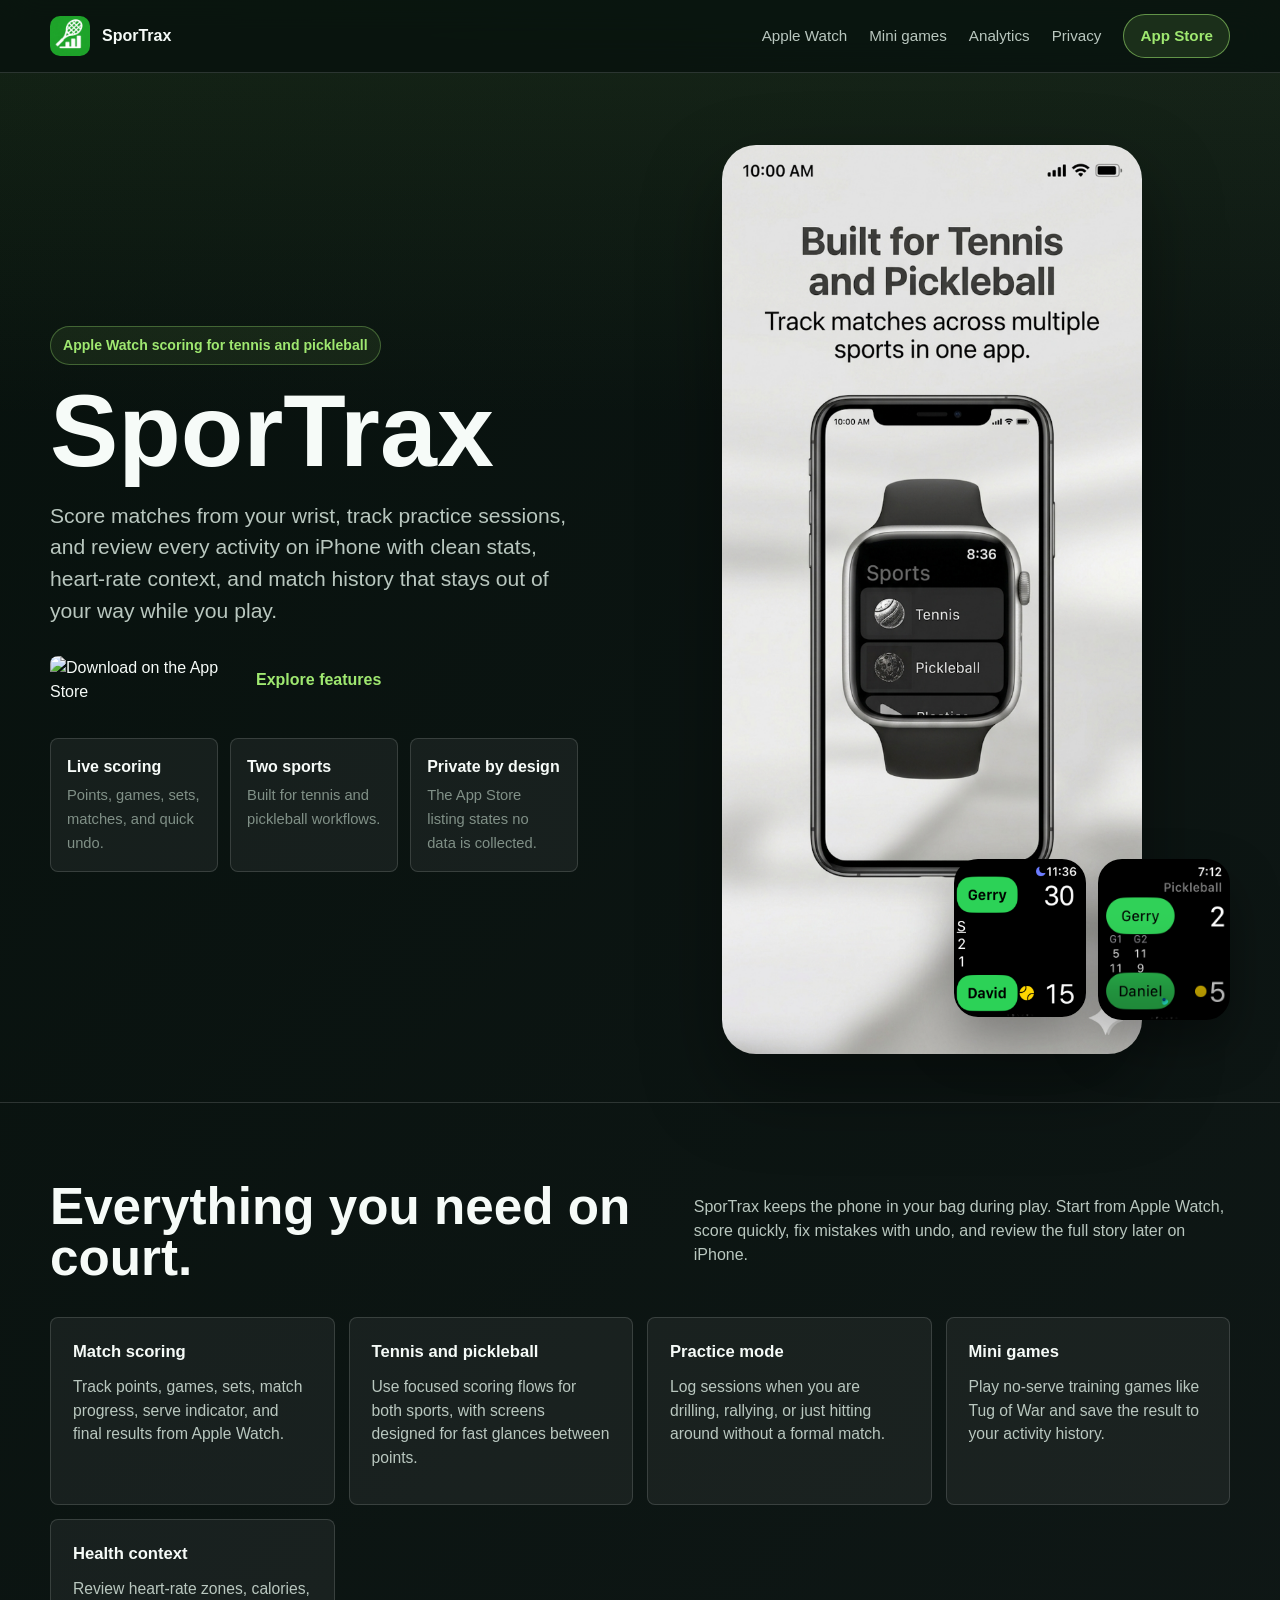
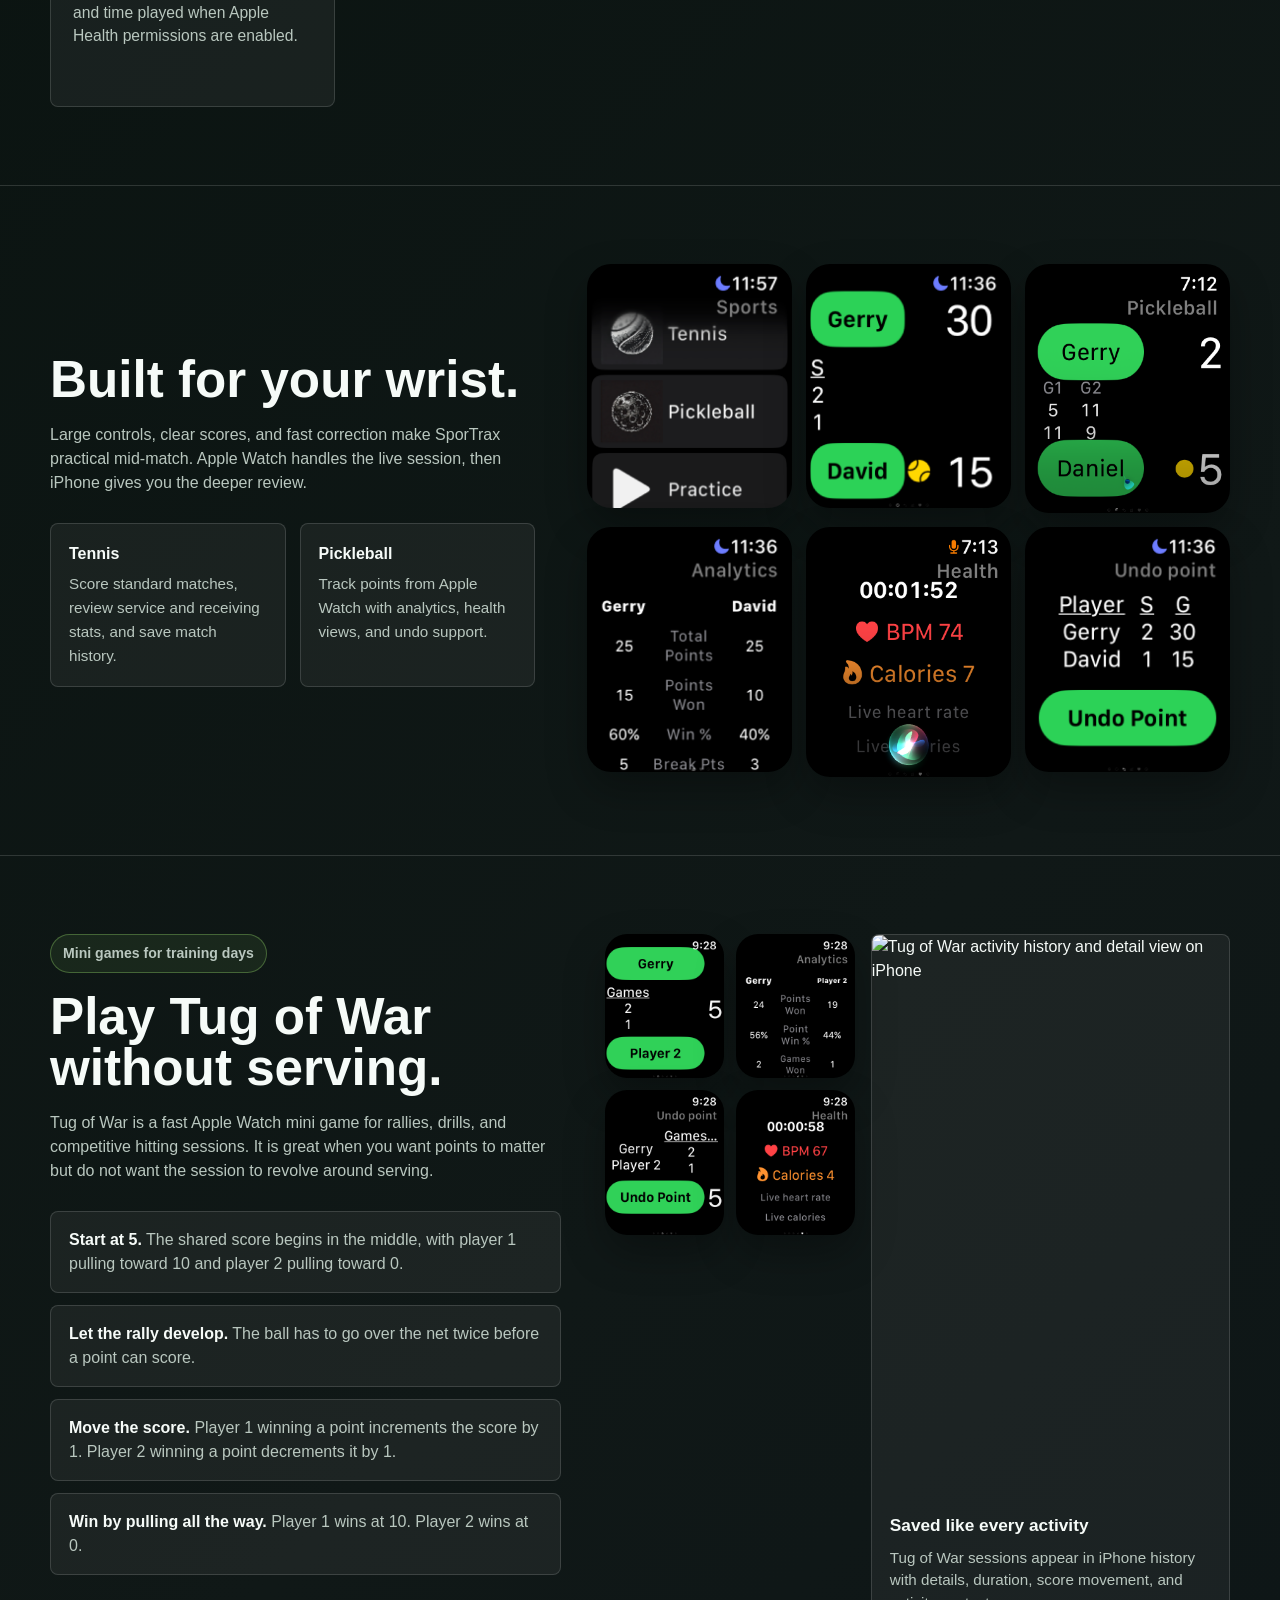
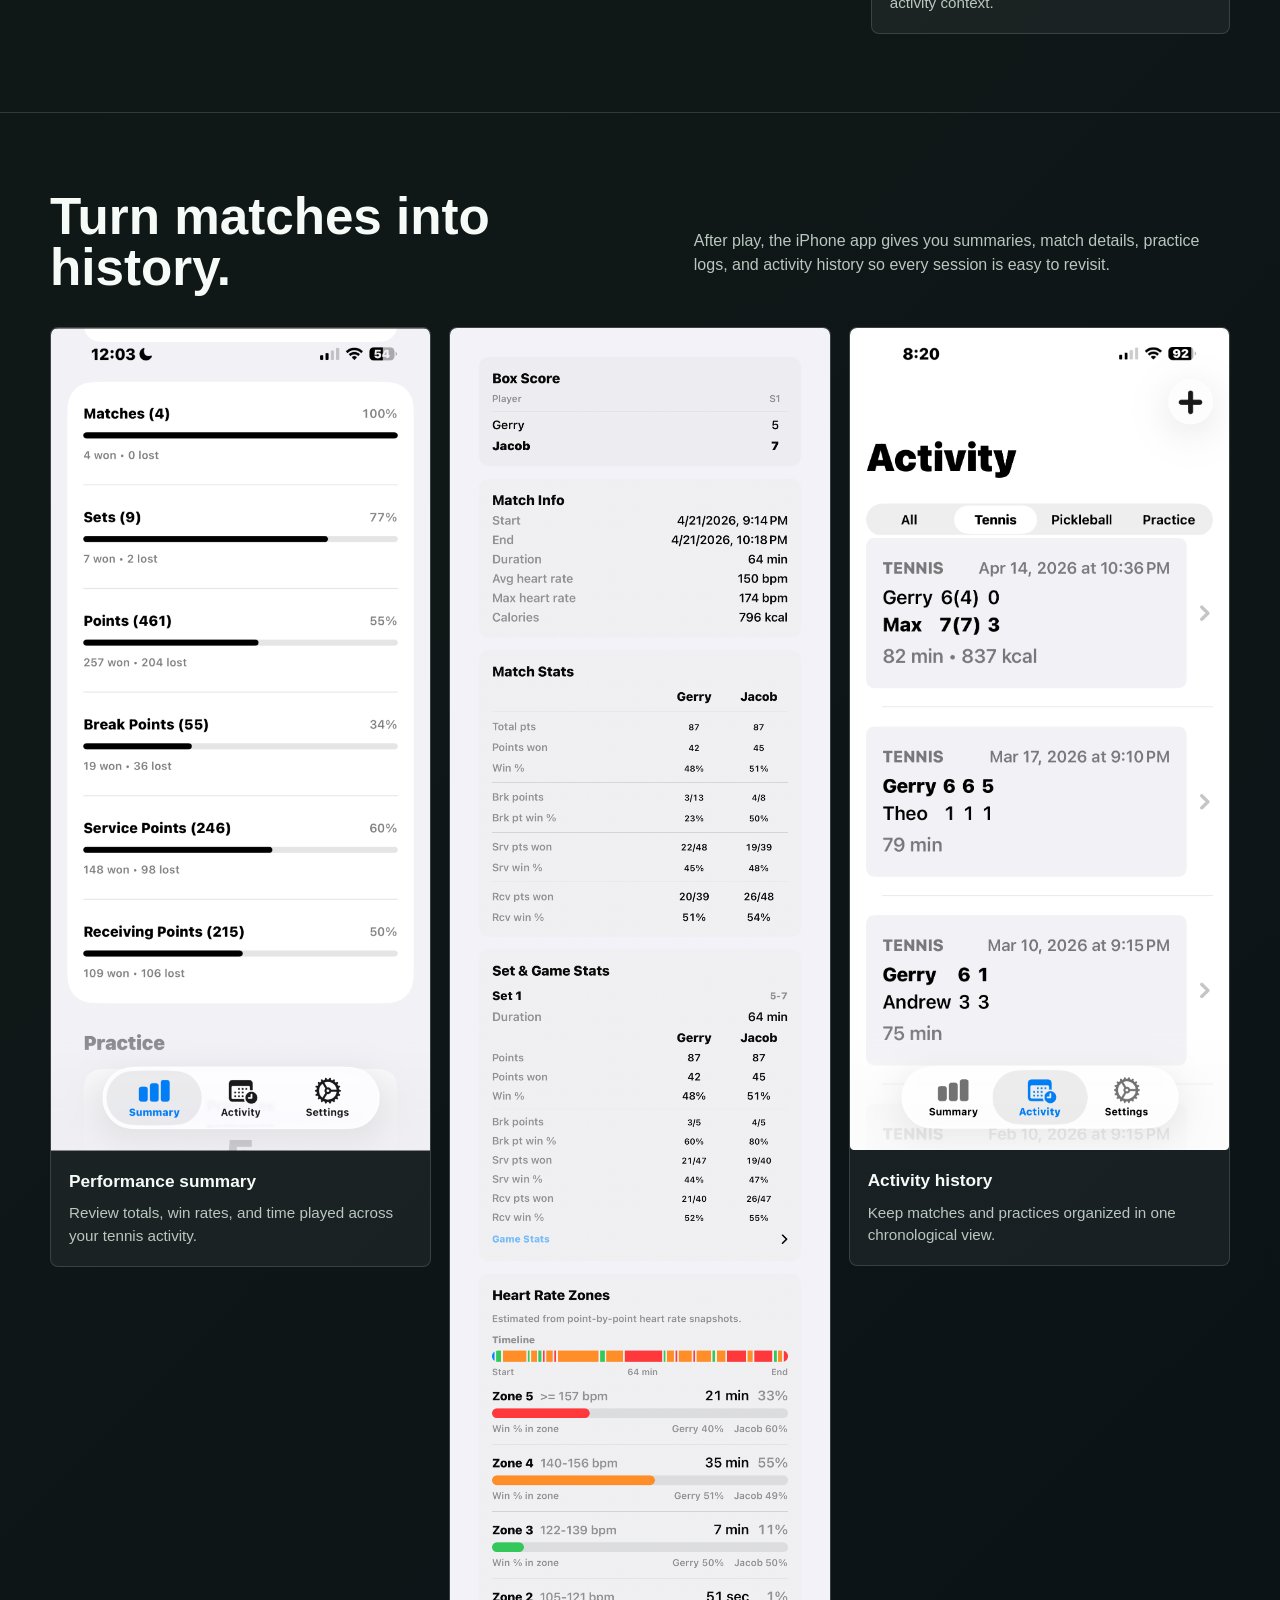
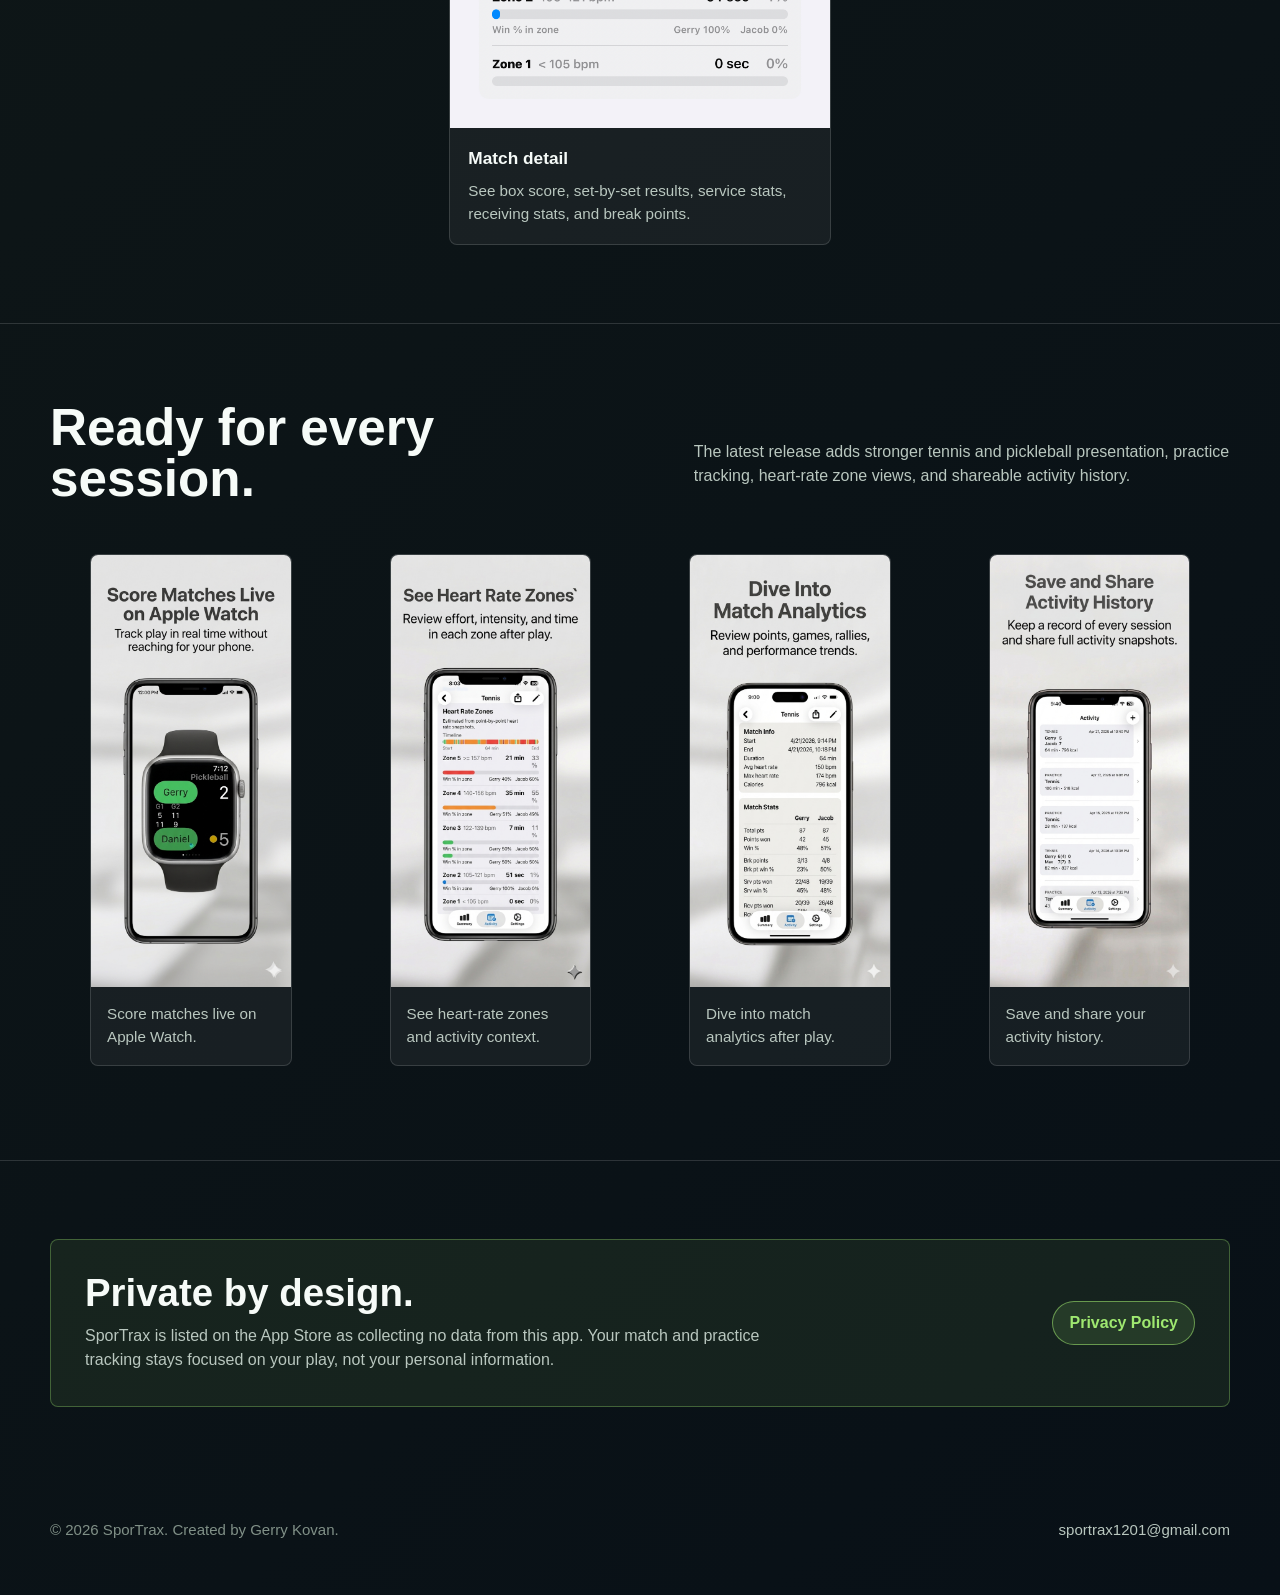
==== commit e7b49b74: "add tug of war section" ====
--- a/index.html
+++ b/index.html
@@ -340,6 +340,58 @@
     box-shadow: 0 18px 42px rgba(0, 0, 0, 0.3);
   }
 
+  .mini-game {
+    display: grid;
+    grid-template-columns: minmax(300px, 0.9fr) minmax(0, 1.1fr);
+    gap: 44px;
+    align-items: start;
+  }
+
+  .rules-list {
+    display: grid;
+    gap: 12px;
+    margin: 28px 0 0;
+    padding: 0;
+    list-style: none;
+  }
+
+  .rules-list li {
+    padding: 16px 18px;
+    border: 1px solid var(--line);
+    border-radius: 8px;
+    background: var(--panel);
+    color: var(--muted);
+  }
+
+  .rules-list strong {
+    color: var(--text);
+  }
+
+  .mini-game-media {
+    display: grid;
+    grid-template-columns: minmax(0, 0.82fr) minmax(220px, 1.18fr);
+    gap: 16px;
+    align-items: start;
+  }
+
+  .mini-watch-grid {
+    display: grid;
+    grid-template-columns: repeat(2, minmax(0, 1fr));
+    gap: 12px;
+  }
+
+  .mini-watch-grid img {
+    width: 100%;
+    border-radius: 22px;
+    box-shadow: 0 18px 42px rgba(0, 0, 0, 0.3);
+  }
+
+  .tall-preview img {
+    max-height: 560px;
+    object-fit: cover;
+    object-position: top;
+  }
+
   .screenshots {
     display: grid;
     grid-template-columns: repeat(4, minmax(0, 1fr));
@@ -437,6 +489,8 @@
     .hero,
     .section-heading,
     .split,
+    .mini-game,
+    .mini-game-media,
     .privacy {
       grid-template-columns: 1fr;
     }
@@ -510,6 +564,10 @@
     }
 
     .watch-gallery {
+      grid-template-columns: repeat(2, minmax(0, 1fr));
+    }
+
+    .mini-watch-grid {
       grid-template-columns: repeat(2, minmax(0, 1fr));
     }
 
@@ -547,6 +605,7 @@
       </a>
       <div class="nav-links">
         <a href="#watch">Apple Watch</a>
+        <a href="#mini-games">Mini games</a>
         <a href="#analytics">Analytics</a>
         <a href="#privacy">Privacy</a>
         <a class="app-store-link" href="https://apps.apple.com/us/app/sportrax-tennis-pickleball/id6744708010">App Store</a>
@@ -608,6 +667,10 @@
           <article class="feature-card">
             <h3>Practice mode</h3>
             <p>Log sessions when you are drilling, rallying, or just hitting around without a formal match.</p>
+          </article>
+          <article class="feature-card">
+            <h3>Mini games</h3>
+            <p>Play no-serve training games like Tug of War and save the result to your activity history.</p>
           </article>
           <article class="feature-card">
             <h3>Health context</h3>
@@ -640,6 +703,37 @@
           <img src="active-images/release-1-6/apple-watch-images/tennis-match/04-tennis-match-analytics-1.png" alt="Tennis match analytics on Apple Watch" width="416" height="496" />
           <img src="active-images/release-1-6/apple-watch-images/pickleball-match/03-pickleball-bpm-cal-health.PNG" alt="Pickleball heart rate and calorie tracking on Apple Watch" width="324" height="394" />
           <img src="active-images/release-1-6/apple-watch-images/tennis-match/06-tennis-undo-point.png" alt="Undo point screen on Apple Watch" width="416" height="496" />
+        </div>
+      </div>
+    </section>
+
+    <section class="section" id="mini-games" aria-labelledby="mini-games-title">
+      <div class="section-inner mini-game">
+        <div class="split-copy">
+          <p class="eyebrow">Mini games for training days</p>
+          <h2 id="mini-games-title">Play Tug of War without serving.</h2>
+          <p>Tug of War is a fast Apple Watch mini game for rallies, drills, and competitive hitting sessions. It is great when you want points to matter but do not want the session to revolve around serving.</p>
+          <ul class="rules-list">
+            <li><strong>Start at 5.</strong> The shared score begins in the middle, with player 1 pulling toward 10 and player 2 pulling toward 0.</li>
+            <li><strong>Let the rally develop.</strong> The ball has to go over the net twice before a point can score.</li>
+            <li><strong>Move the score.</strong> Player 1 winning a point increments the score by 1. Player 2 winning a point decrements it by 1.</li>
+            <li><strong>Win by pulling all the way.</strong> Player 1 wins at 10. Player 2 wins at 0.</li>
+          </ul>
+        </div>
+        <div class="mini-game-media">
+          <div class="mini-watch-grid">
+            <img src="active-images/release-1-6/apple-watch-images/tug-of-war/01-tug-of-war-match.PNG" alt="Tug of War mini game scoring on Apple Watch" width="324" height="394" />
+            <img src="active-images/release-1-6/apple-watch-images/tug-of-war/02-tug-of-war-analytics.PNG" alt="Tug of War analytics on Apple Watch" width="324" height="394" />
+            <img src="active-images/release-1-6/apple-watch-images/tug-of-war/03-tug-of-war-undo-point.PNG" alt="Undo point in Tug of War on Apple Watch" width="324" height="394" />
+            <img src="active-images/release-1-6/apple-watch-images/tug-of-war/04-tug-of-war-bpm-cal.PNG" alt="Tug of War heart rate and calories on Apple Watch" width="324" height="394" />
+          </div>
+          <article class="iphone-panel tall-preview">
+            <img src="active-images/release-1-6/iphone-images/tug-of-war/01-tug-of-war-match-detail.jpeg" alt="Tug of War activity history and detail view on iPhone" width="1410" height="5392" />
+            <div>
+              <h3>Saved like every activity</h3>
+              <p>Tug of War sessions appear in iPhone history with details, duration, score movement, and activity context.</p>
+            </div>
+          </article>
         </div>
       </div>
     </section>
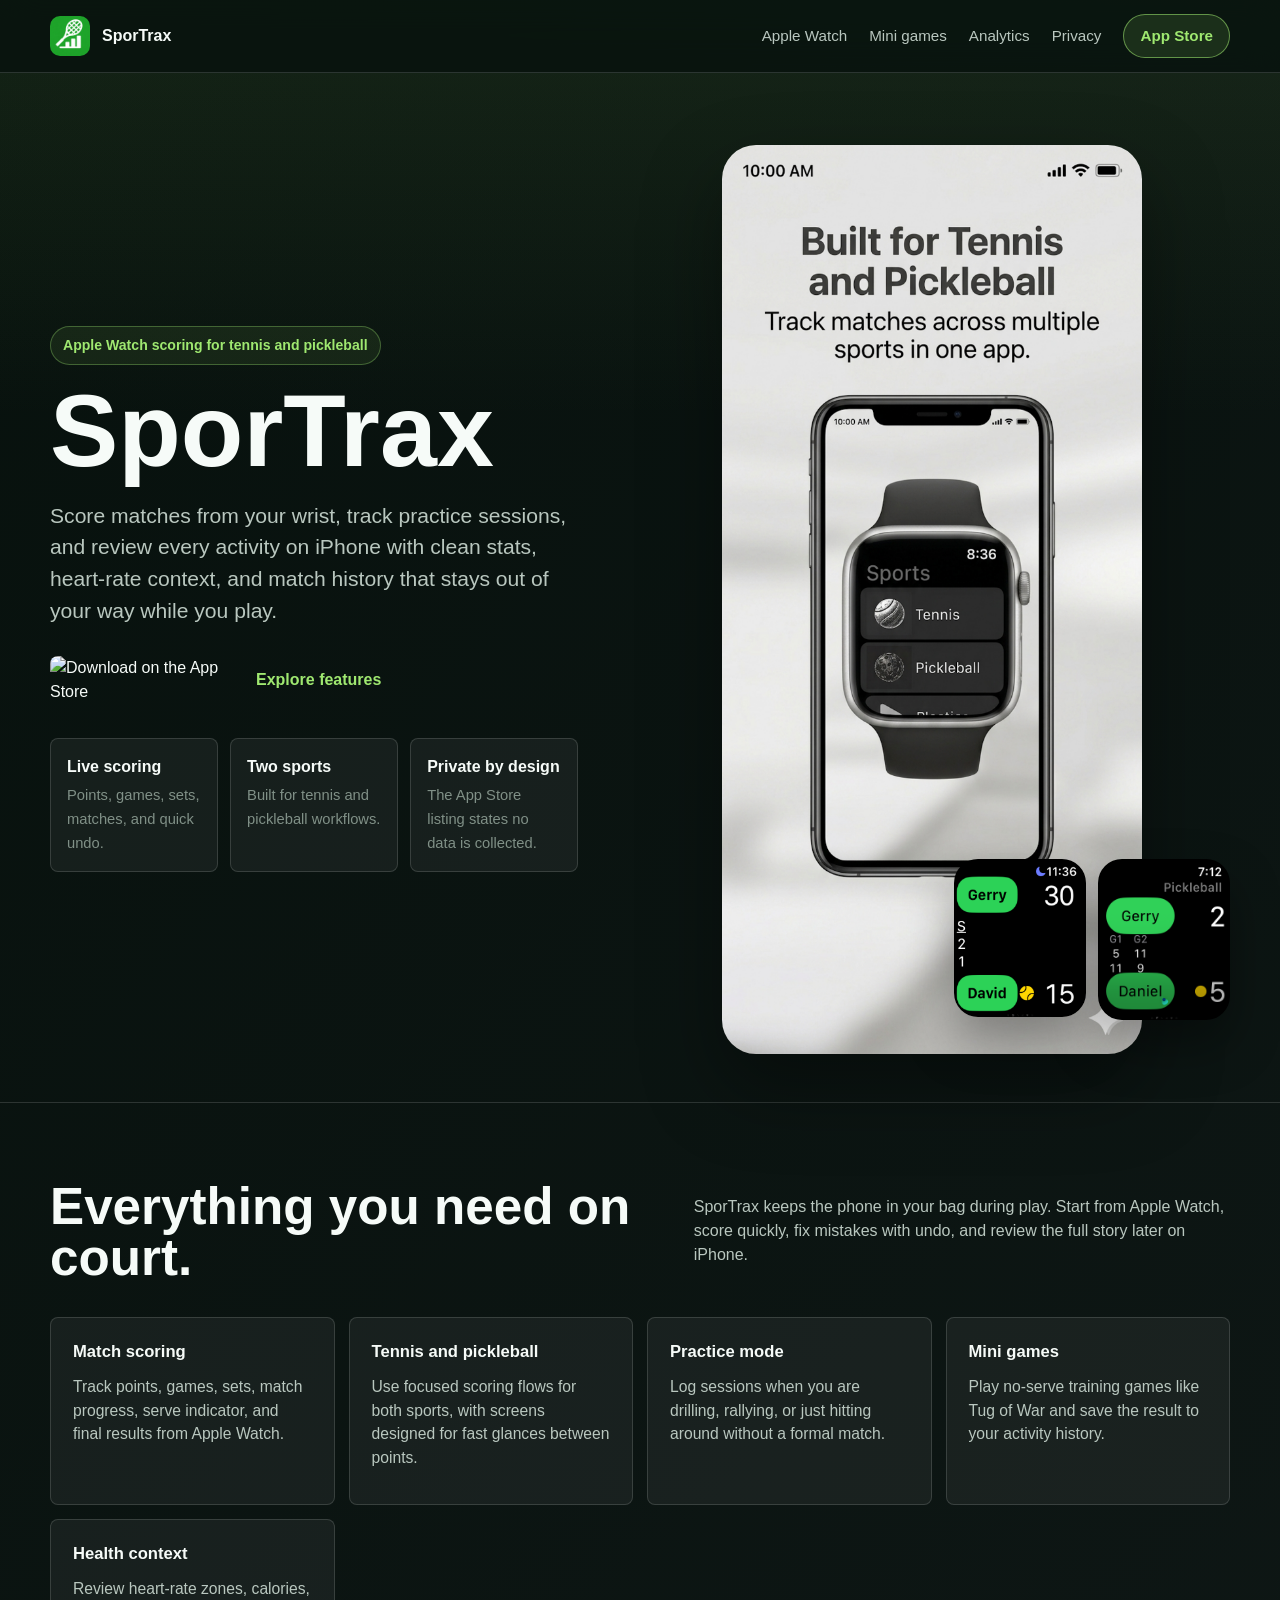
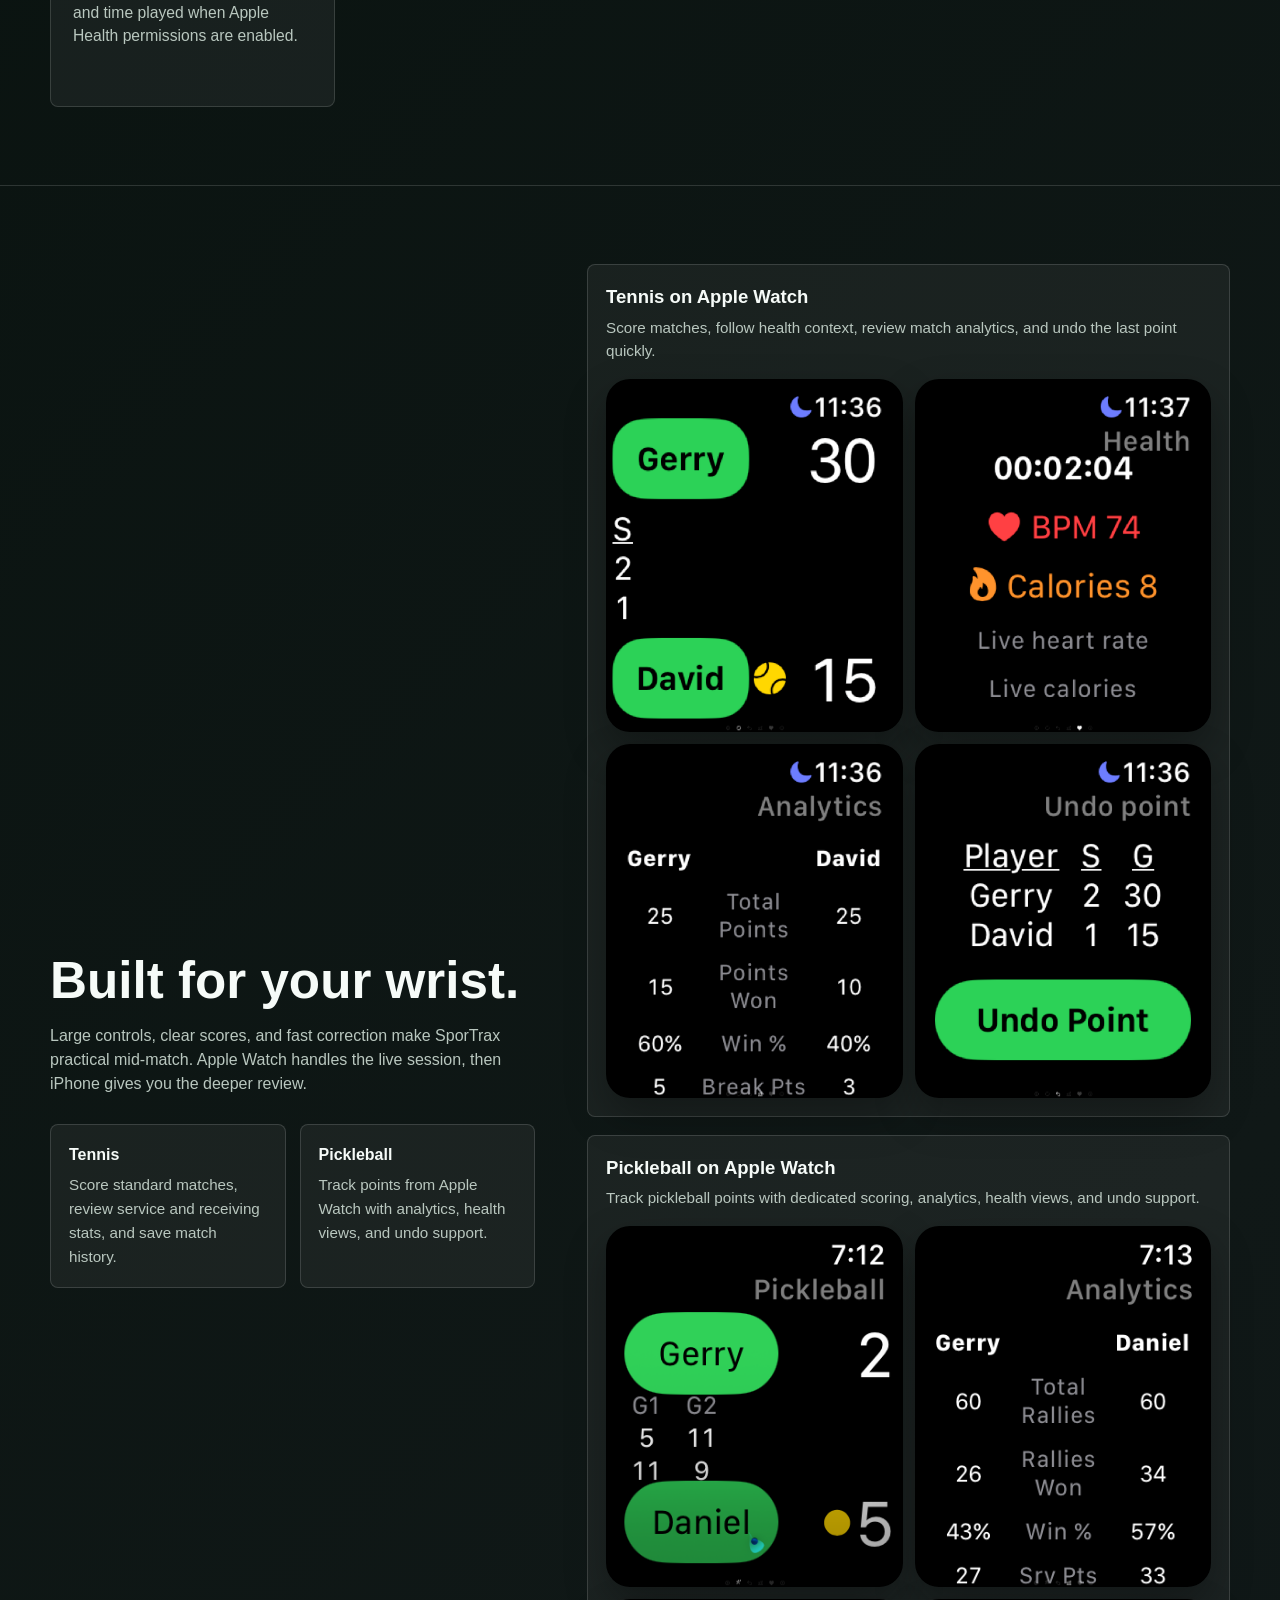
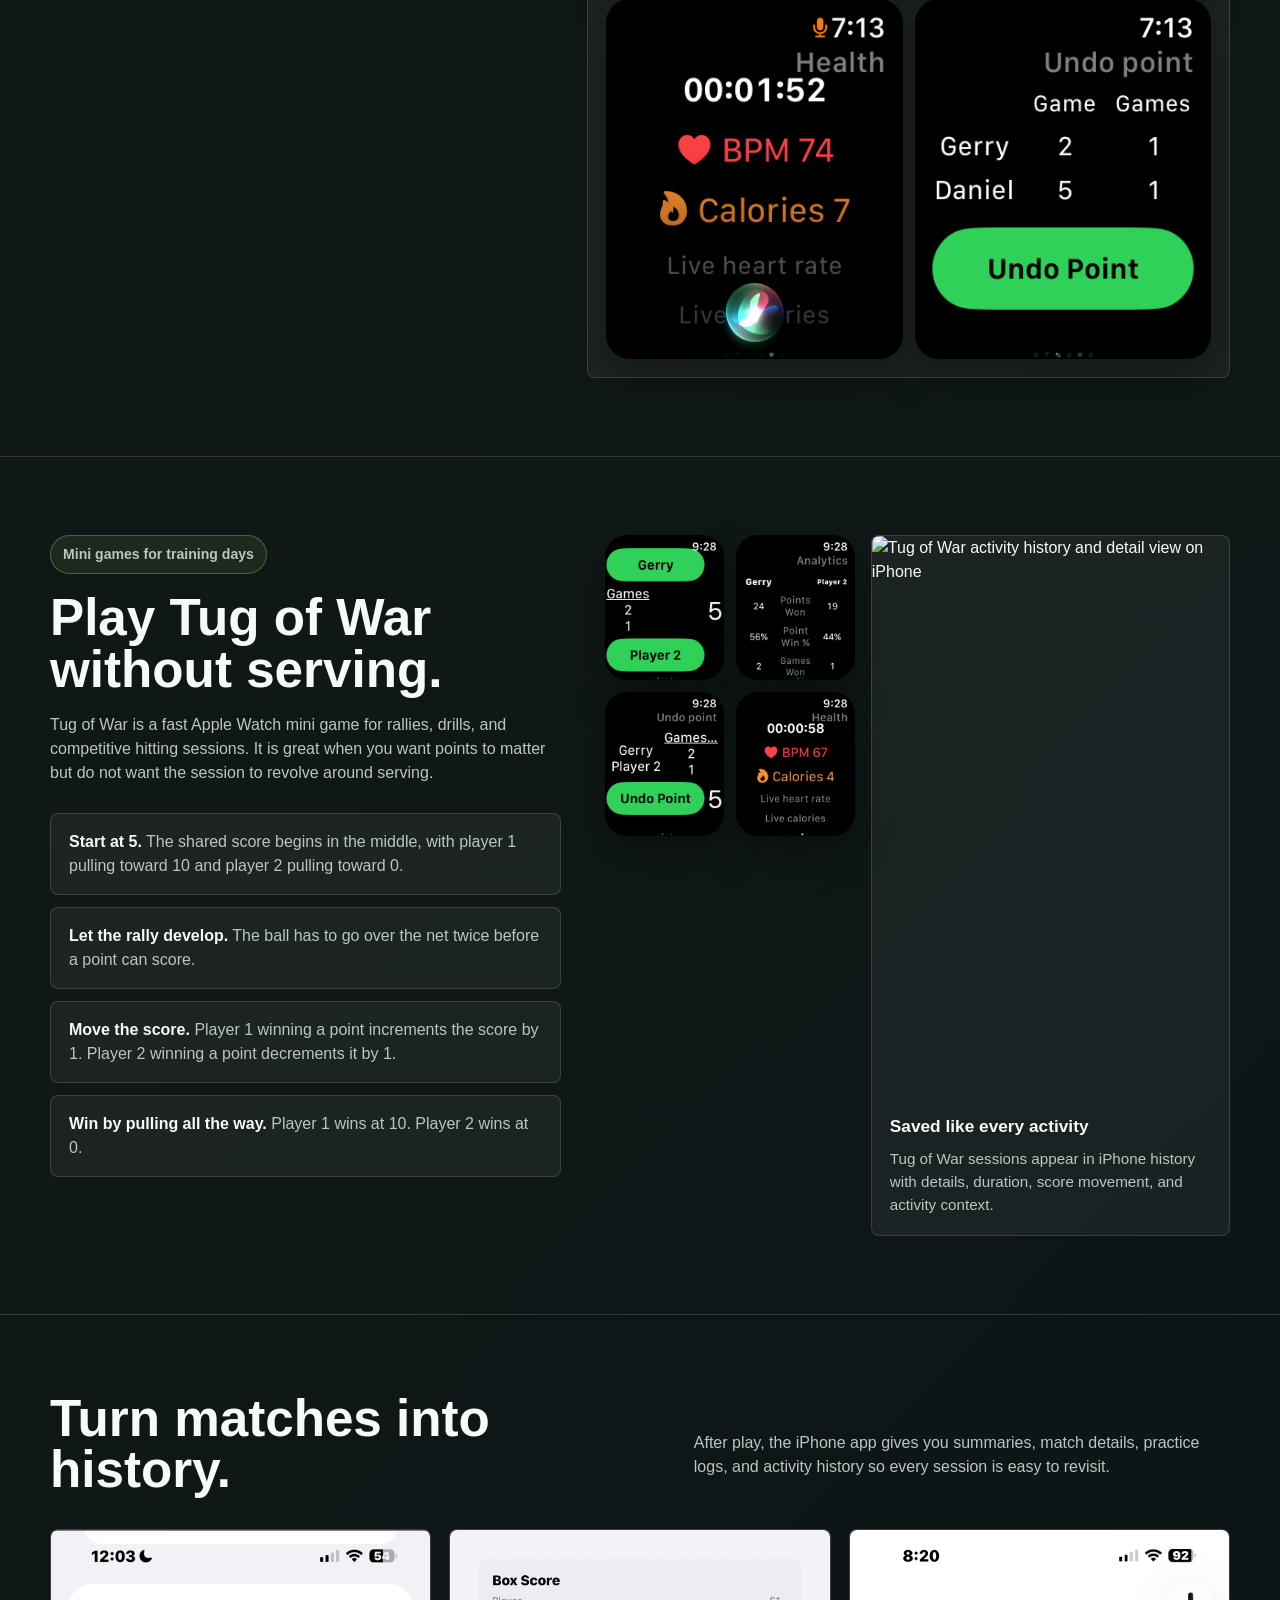
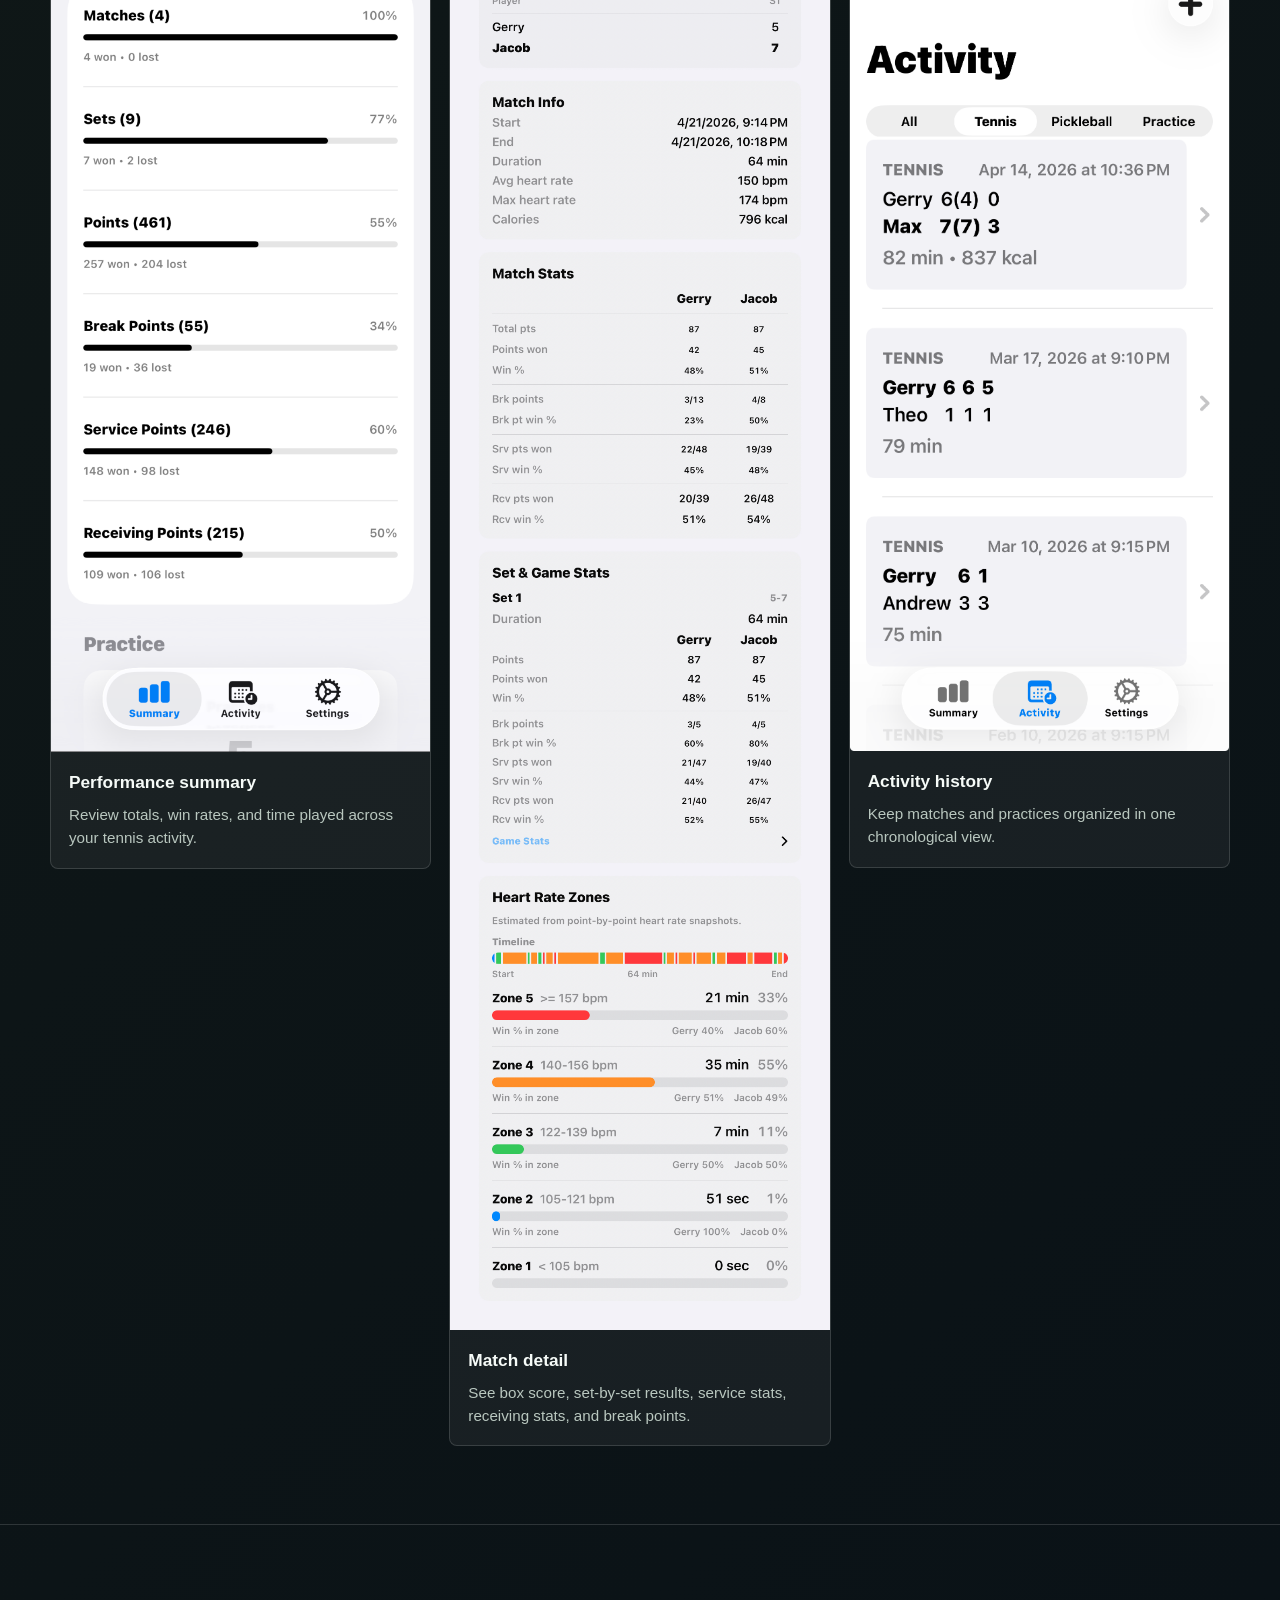
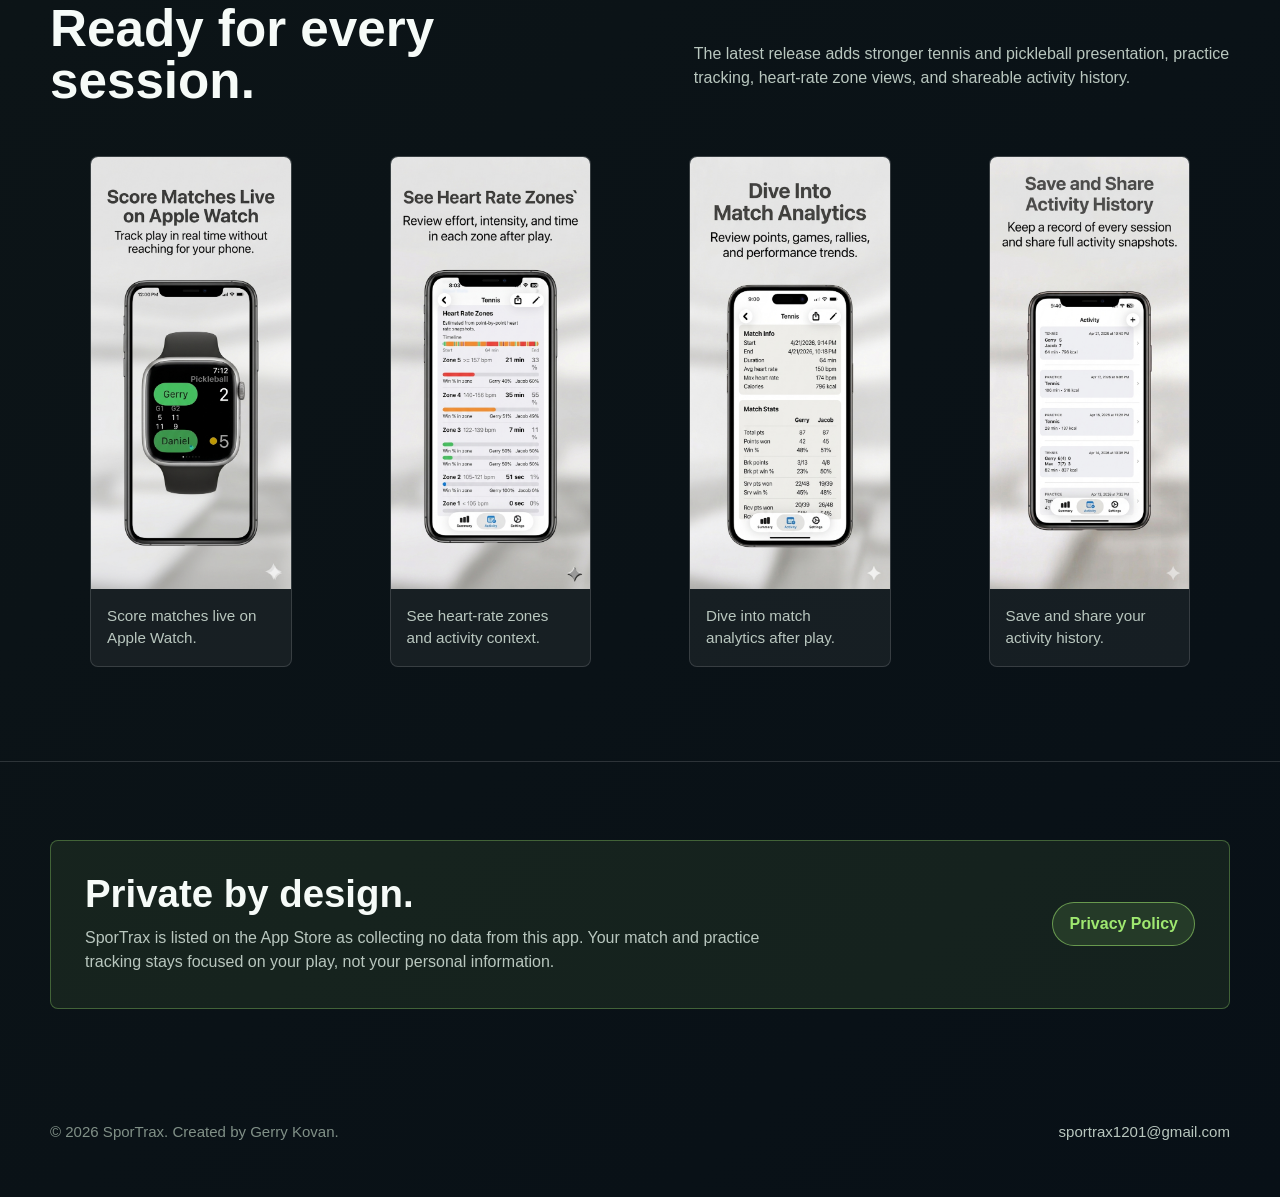
==== commit 21e8fc58: "looks good" ====
--- a/index.html
+++ b/index.html
@@ -329,11 +329,34 @@
 
   .watch-gallery {
     display: grid;
-    grid-template-columns: repeat(3, minmax(0, 1fr));
-    gap: 14px;
-  }
-
-  .watch-gallery img {
+    gap: 18px;
+  }
+
+  .watch-sport-group {
+    padding: 18px;
+    border: 1px solid var(--line);
+    border-radius: 8px;
+    background: var(--panel);
+  }
+
+  .watch-sport-group h3 {
+    margin-bottom: 6px;
+    font-size: 1.16rem;
+  }
+
+  .watch-sport-group p {
+    margin-bottom: 16px;
+    color: var(--muted);
+    font-size: 0.95rem;
+  }
+
+  .watch-image-grid {
+    display: grid;
+    grid-template-columns: repeat(2, minmax(0, 1fr));
+    gap: 12px;
+  }
+
+  .watch-image-grid img {
     width: 100%;
     border-radius: 24px;
     background: rgba(0, 0, 0, 0.24);
@@ -563,7 +586,7 @@
       grid-template-columns: repeat(2, 108px);
     }
 
-    .watch-gallery {
+    .watch-image-grid {
       grid-template-columns: repeat(2, minmax(0, 1fr));
     }
 
@@ -697,12 +720,26 @@
           </div>
         </div>
         <div class="watch-gallery">
-          <img src="active-images/release-1-6/apple-watch-images/01-app-main-screen.png" alt="SporTrax Apple Watch main menu" width="416" height="496" />
-          <img src="active-images/release-1-6/apple-watch-images/tennis-match/02-tennis-match-main-screen.png" alt="Tennis match scoring on Apple Watch" width="416" height="496" />
-          <img src="active-images/release-1-6/apple-watch-images/pickleball-match/01-pickleball-match.PNG" alt="Pickleball match scoring on Apple Watch" width="324" height="394" />
-          <img src="active-images/release-1-6/apple-watch-images/tennis-match/04-tennis-match-analytics-1.png" alt="Tennis match analytics on Apple Watch" width="416" height="496" />
-          <img src="active-images/release-1-6/apple-watch-images/pickleball-match/03-pickleball-bpm-cal-health.PNG" alt="Pickleball heart rate and calorie tracking on Apple Watch" width="324" height="394" />
-          <img src="active-images/release-1-6/apple-watch-images/tennis-match/06-tennis-undo-point.png" alt="Undo point screen on Apple Watch" width="416" height="496" />
+          <article class="watch-sport-group">
+            <h3>Tennis on Apple Watch</h3>
+            <p>Score matches, follow health context, review match analytics, and undo the last point quickly.</p>
+            <div class="watch-image-grid">
+              <img src="active-images/release-1-6/apple-watch-images/tennis-match/02-tennis-match-main-screen.png" alt="Tennis match scoring on Apple Watch" width="416" height="496" />
+              <img src="active-images/release-1-6/apple-watch-images/tennis-match/03-tennis-match-health-calorie-tracking.png" alt="Tennis heart rate and calorie tracking on Apple Watch" width="416" height="496" />
+              <img src="active-images/release-1-6/apple-watch-images/tennis-match/04-tennis-match-analytics-1.png" alt="Tennis match analytics on Apple Watch" width="416" height="496" />
+              <img src="active-images/release-1-6/apple-watch-images/tennis-match/06-tennis-undo-point.png" alt="Undo point for tennis match on Apple Watch" width="416" height="496" />
+            </div>
+          </article>
+          <article class="watch-sport-group">
+            <h3>Pickleball on Apple Watch</h3>
+            <p>Track pickleball points with dedicated scoring, analytics, health views, and undo support.</p>
+            <div class="watch-image-grid">
+              <img src="active-images/release-1-6/apple-watch-images/pickleball-match/01-pickleball-match.PNG" alt="Pickleball match scoring on Apple Watch" width="324" height="394" />
+              <img src="active-images/release-1-6/apple-watch-images/pickleball-match/02-pickleball-analytics.PNG" alt="Pickleball analytics on Apple Watch" width="324" height="394" />
+              <img src="active-images/release-1-6/apple-watch-images/pickleball-match/03-pickleball-bpm-cal-health.PNG" alt="Pickleball heart rate and calorie tracking on Apple Watch" width="324" height="394" />
+              <img src="active-images/release-1-6/apple-watch-images/pickleball-match/04-pickleball-undo-point.PNG" alt="Undo point for pickleball match on Apple Watch" width="324" height="394" />
+            </div>
+          </article>
         </div>
       </div>
     </section>
@@ -814,5 +851,6 @@
     <span>&copy; 2026 SporTrax. Created by Gerry Kovan.</span>
     <span><a href="mailto:sportrax1201@gmail.com">sportrax1201@gmail.com</a></span>
   </footer>
+  <!-- Cloudflare Web Analytics --><script defer src="https://static.cloudflareinsights.com/beacon.min.js" data-cf-beacon='{"token": "3668abc16252429f976251e5f5e2e9bc"}'></script><!-- End Cloudflare Web Analytics -->
 </body>
 </html>
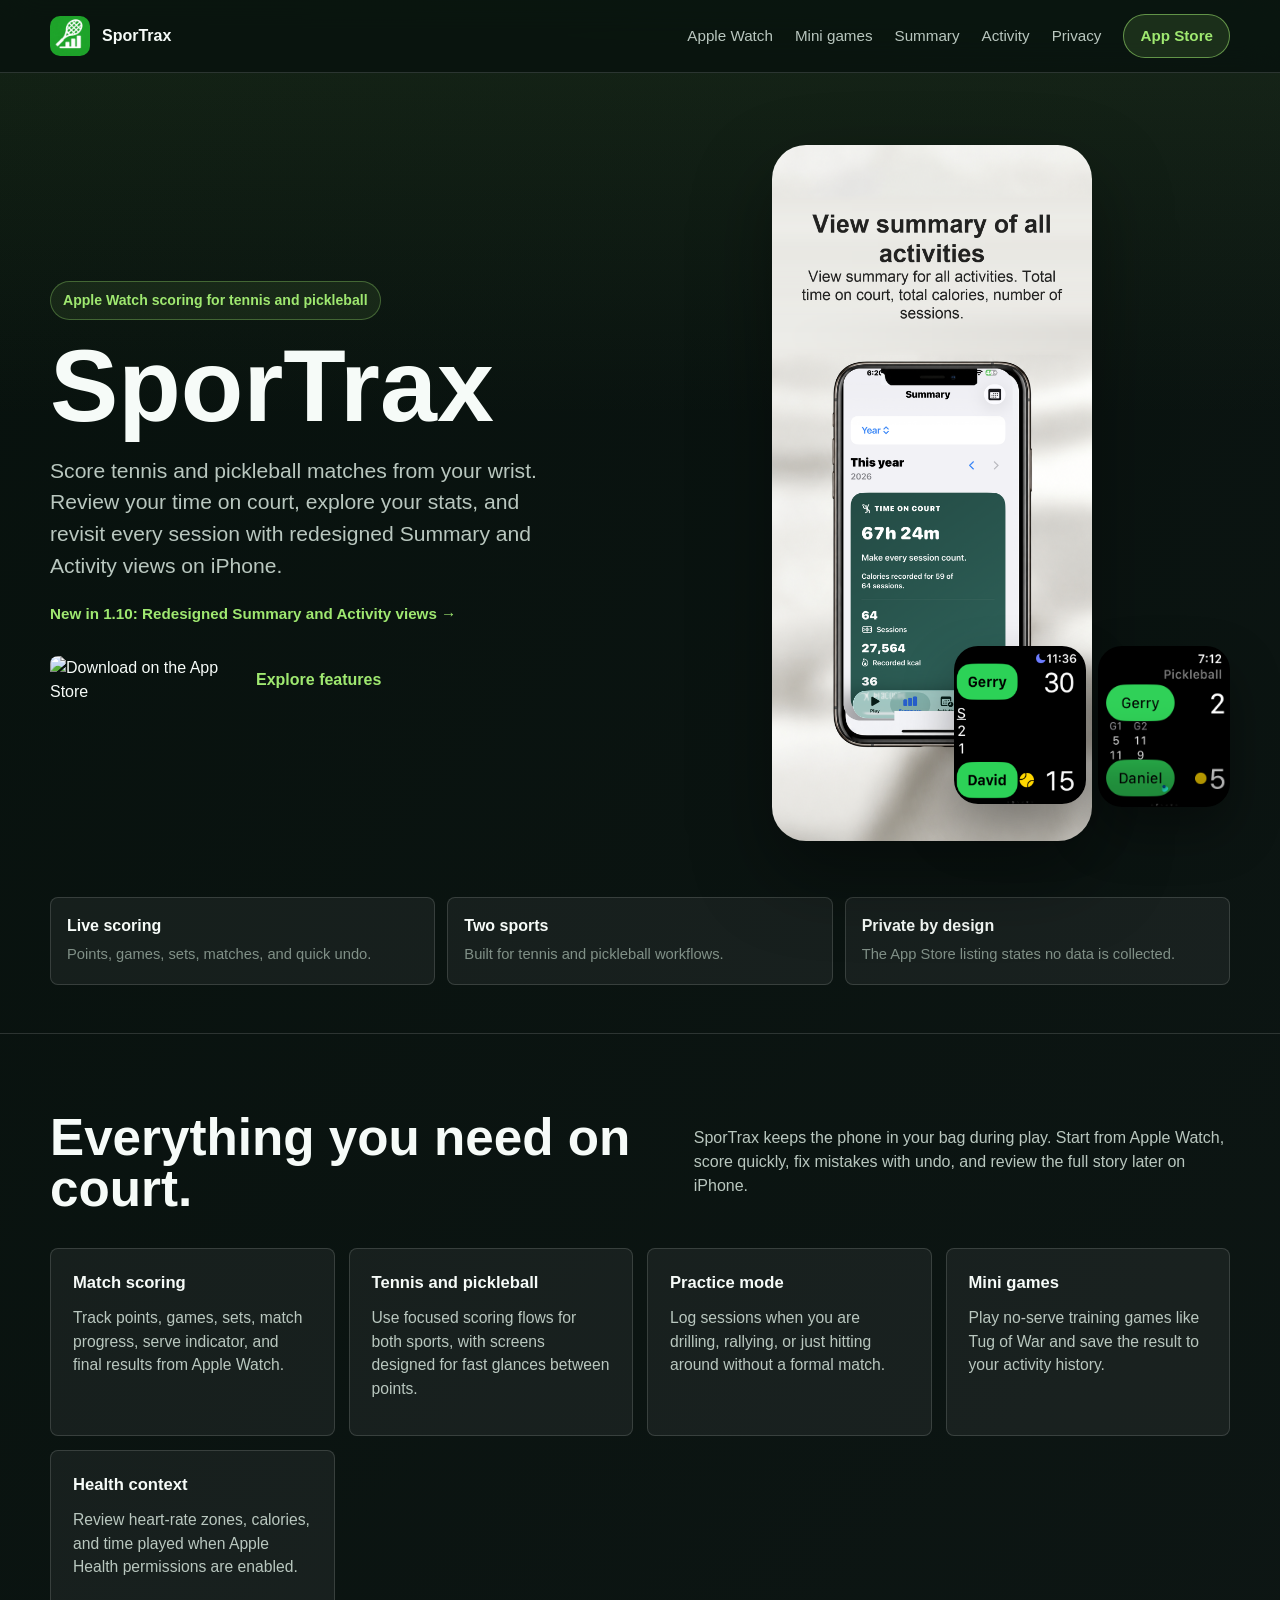
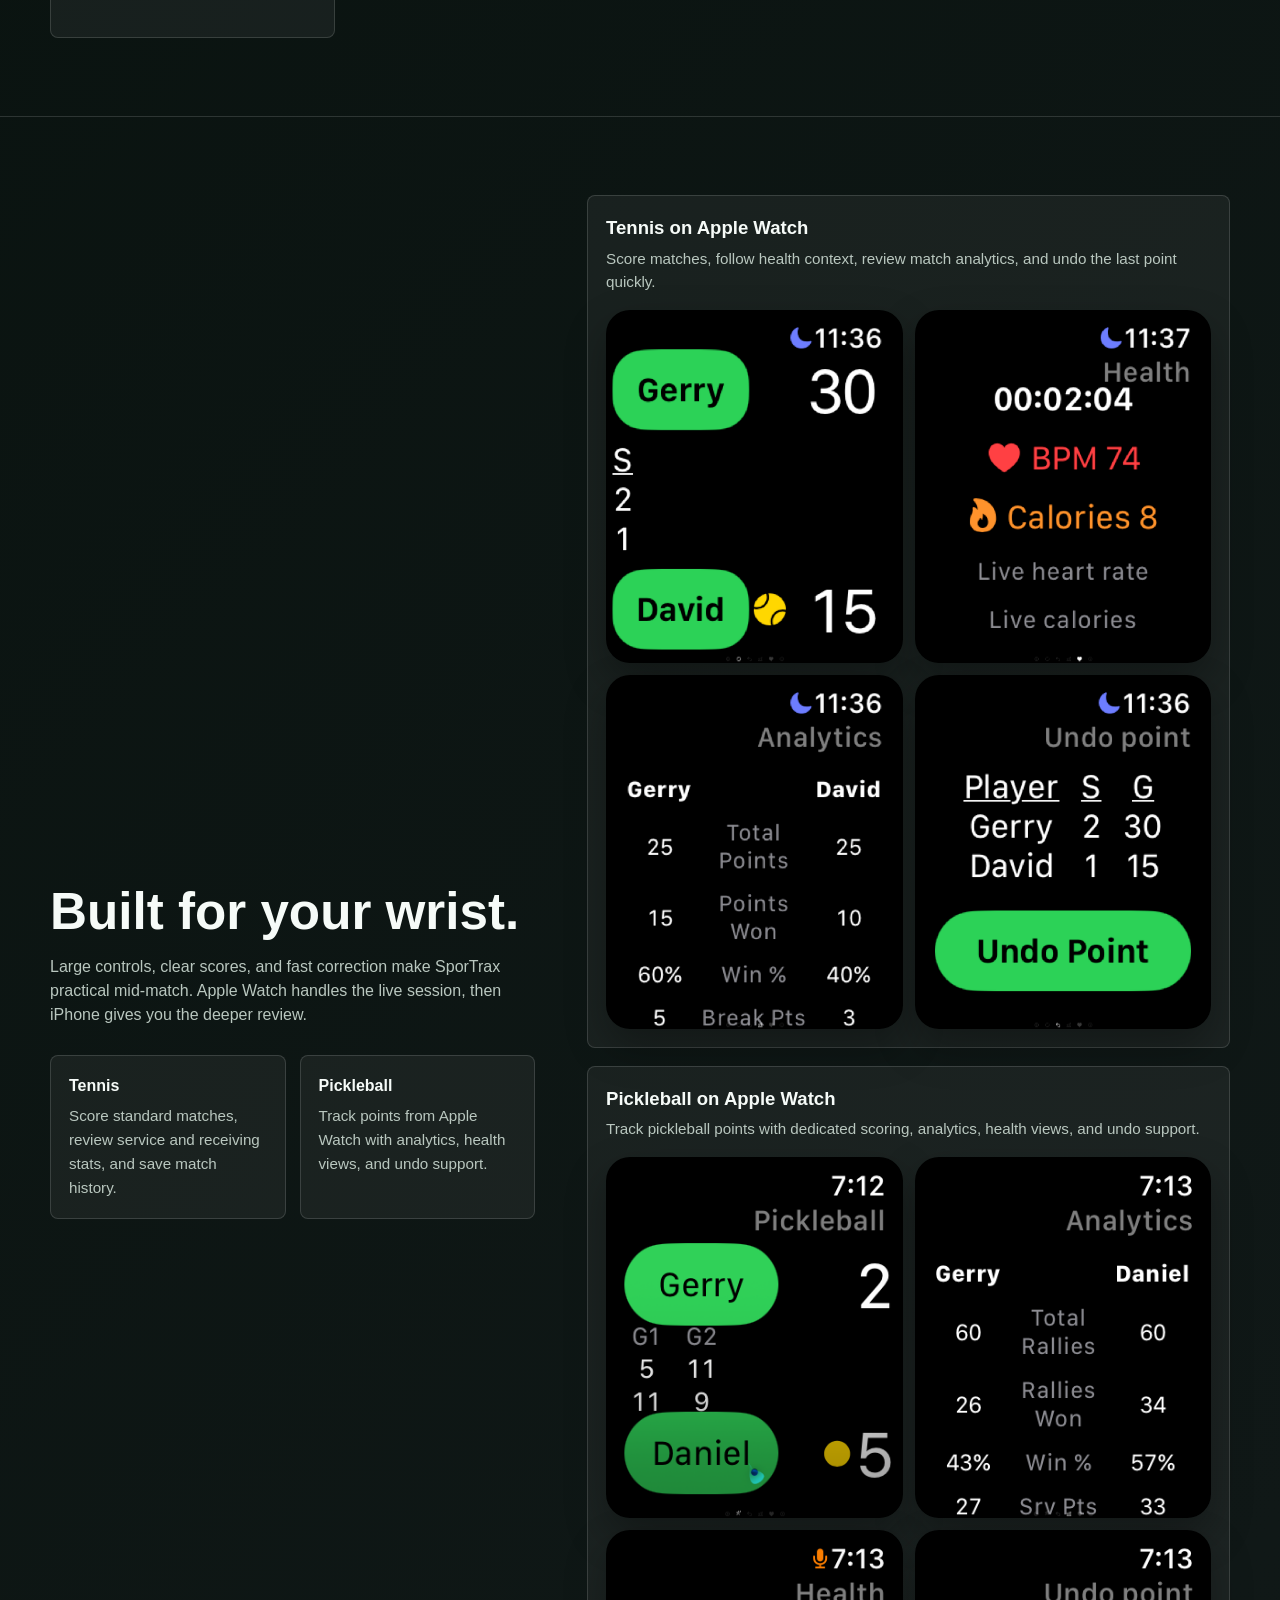
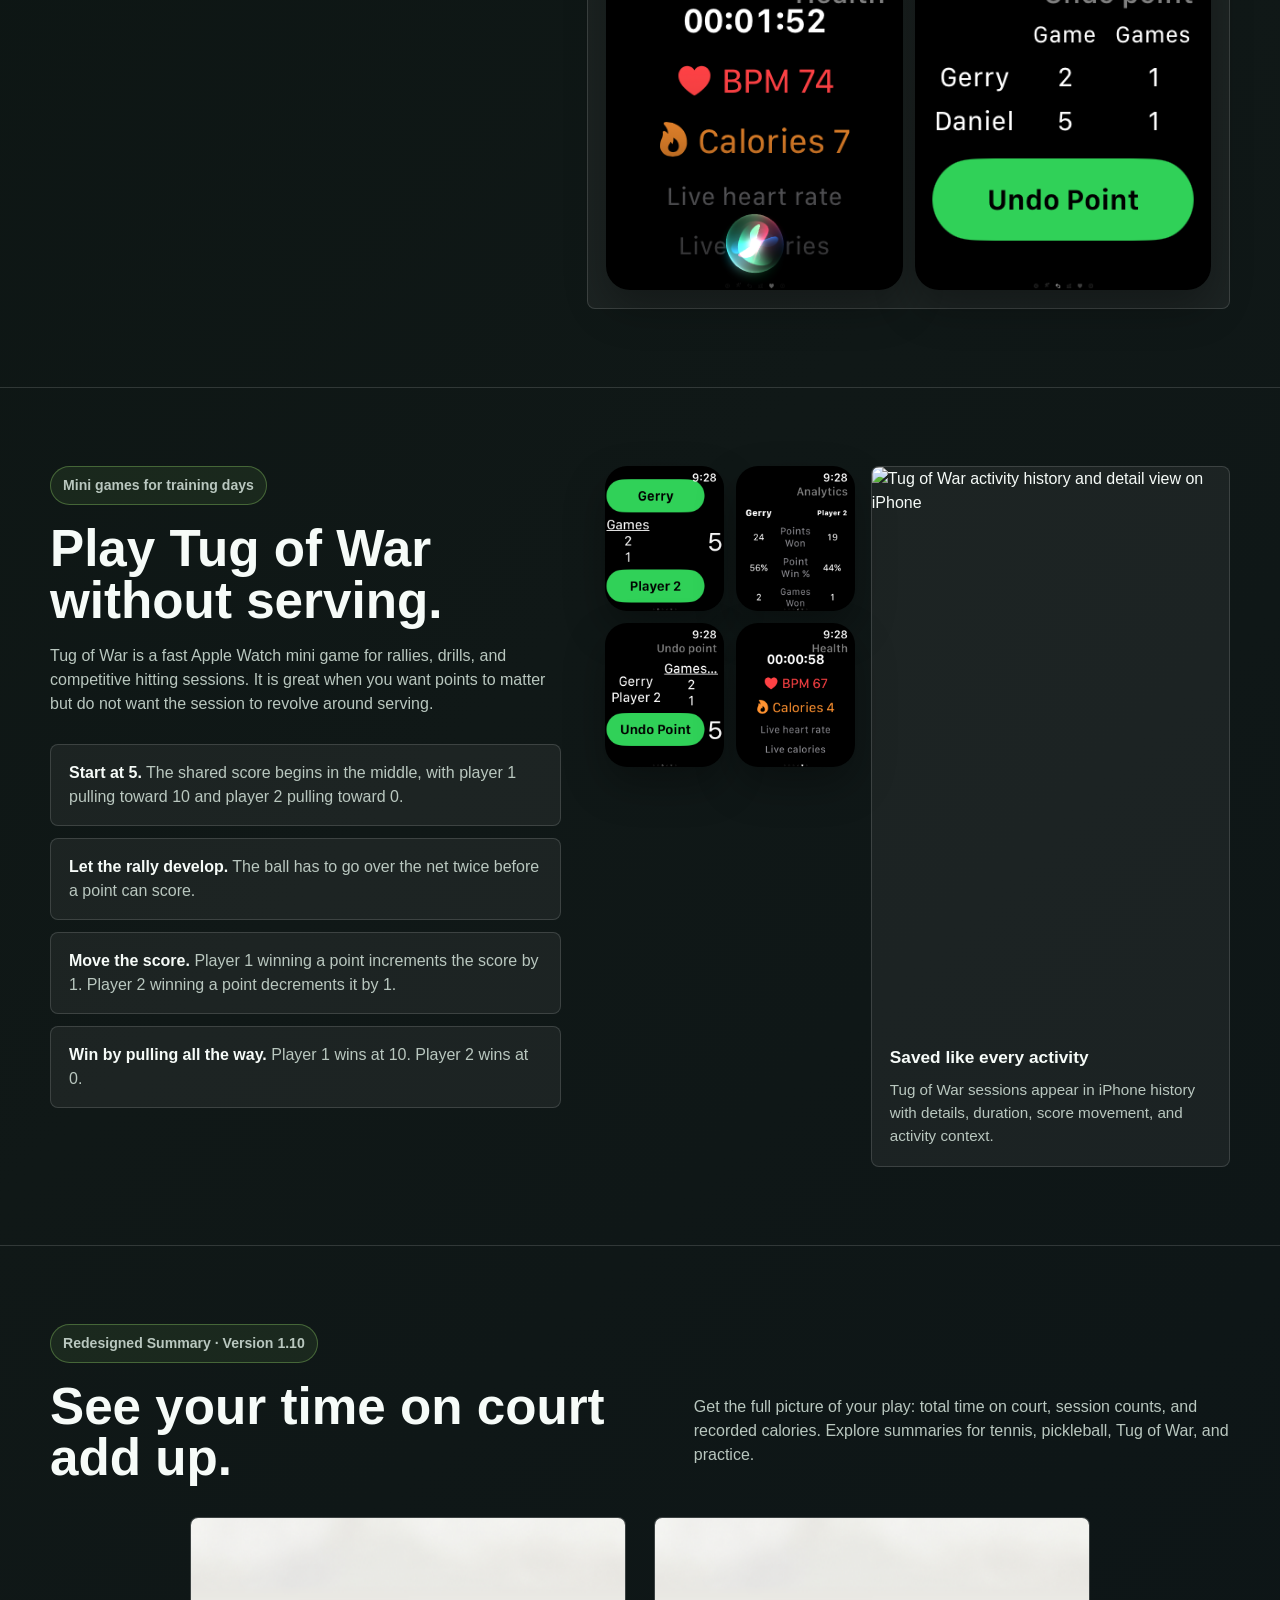
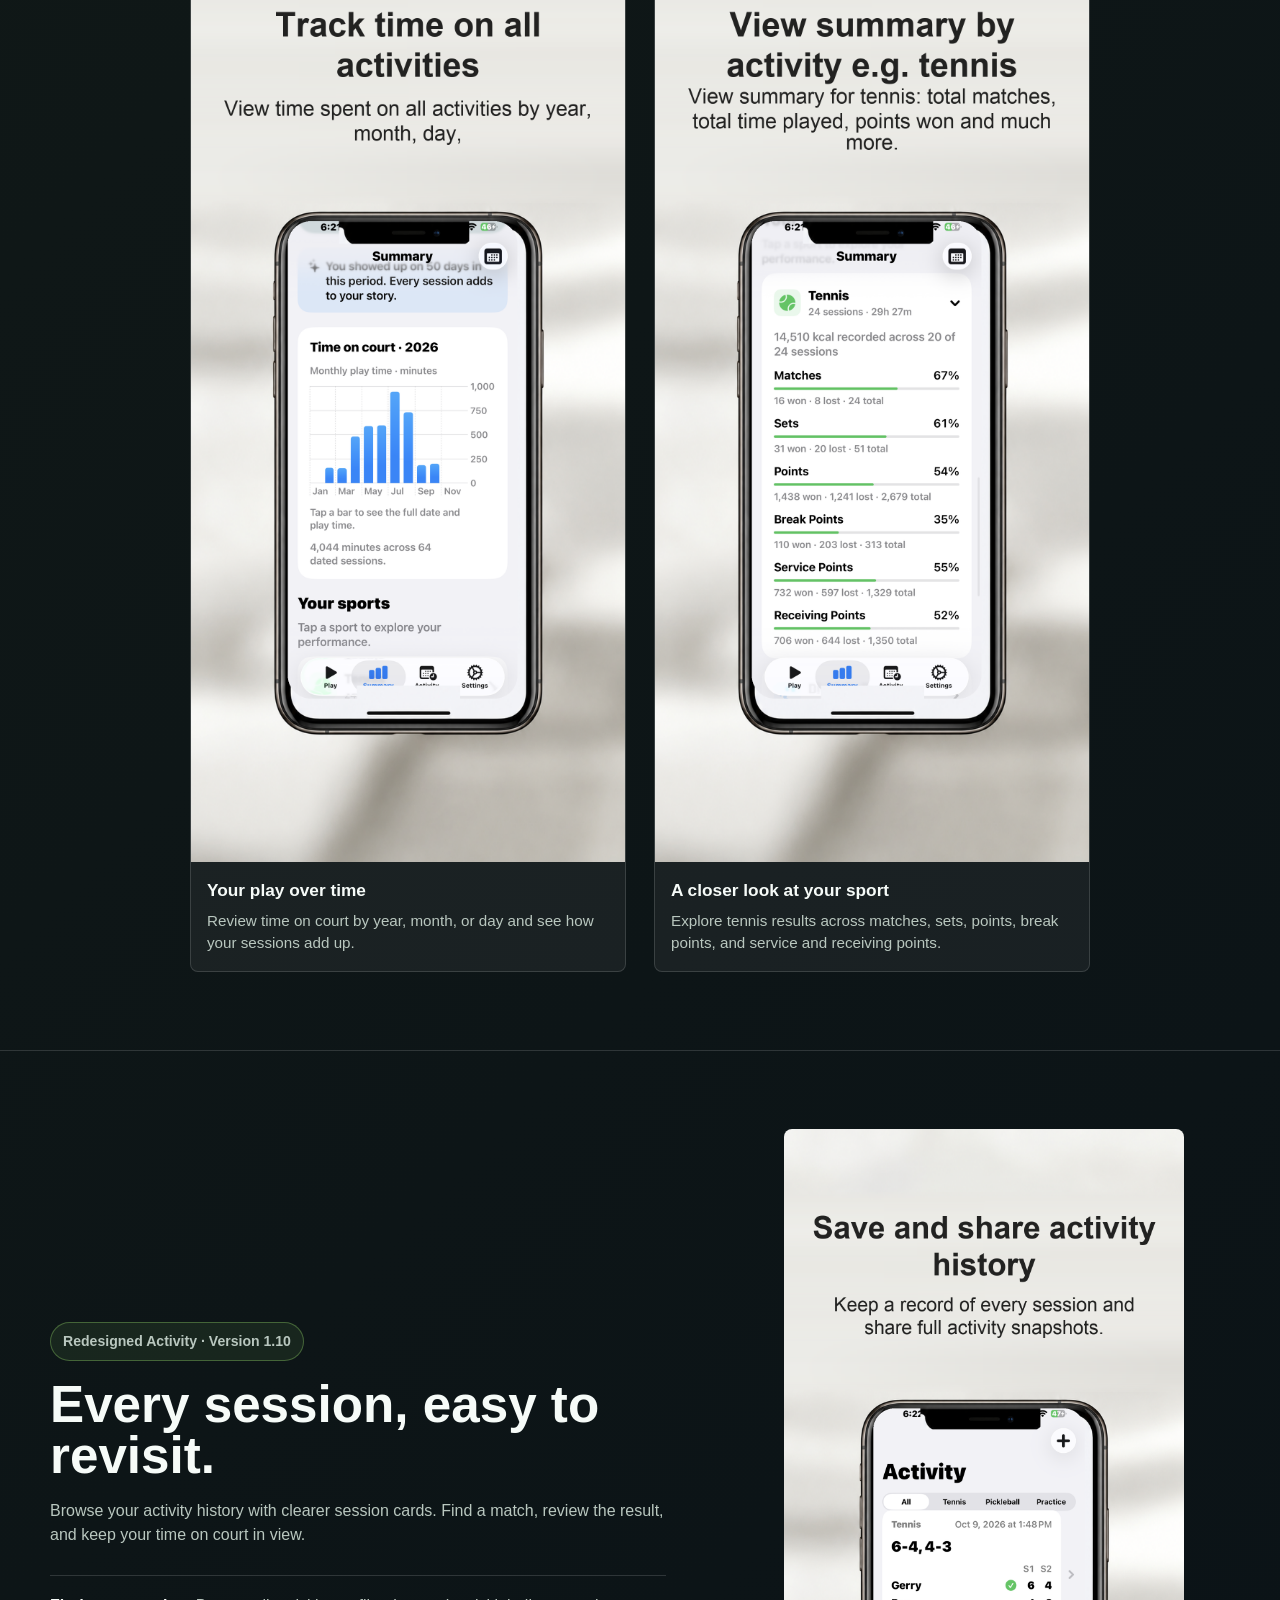
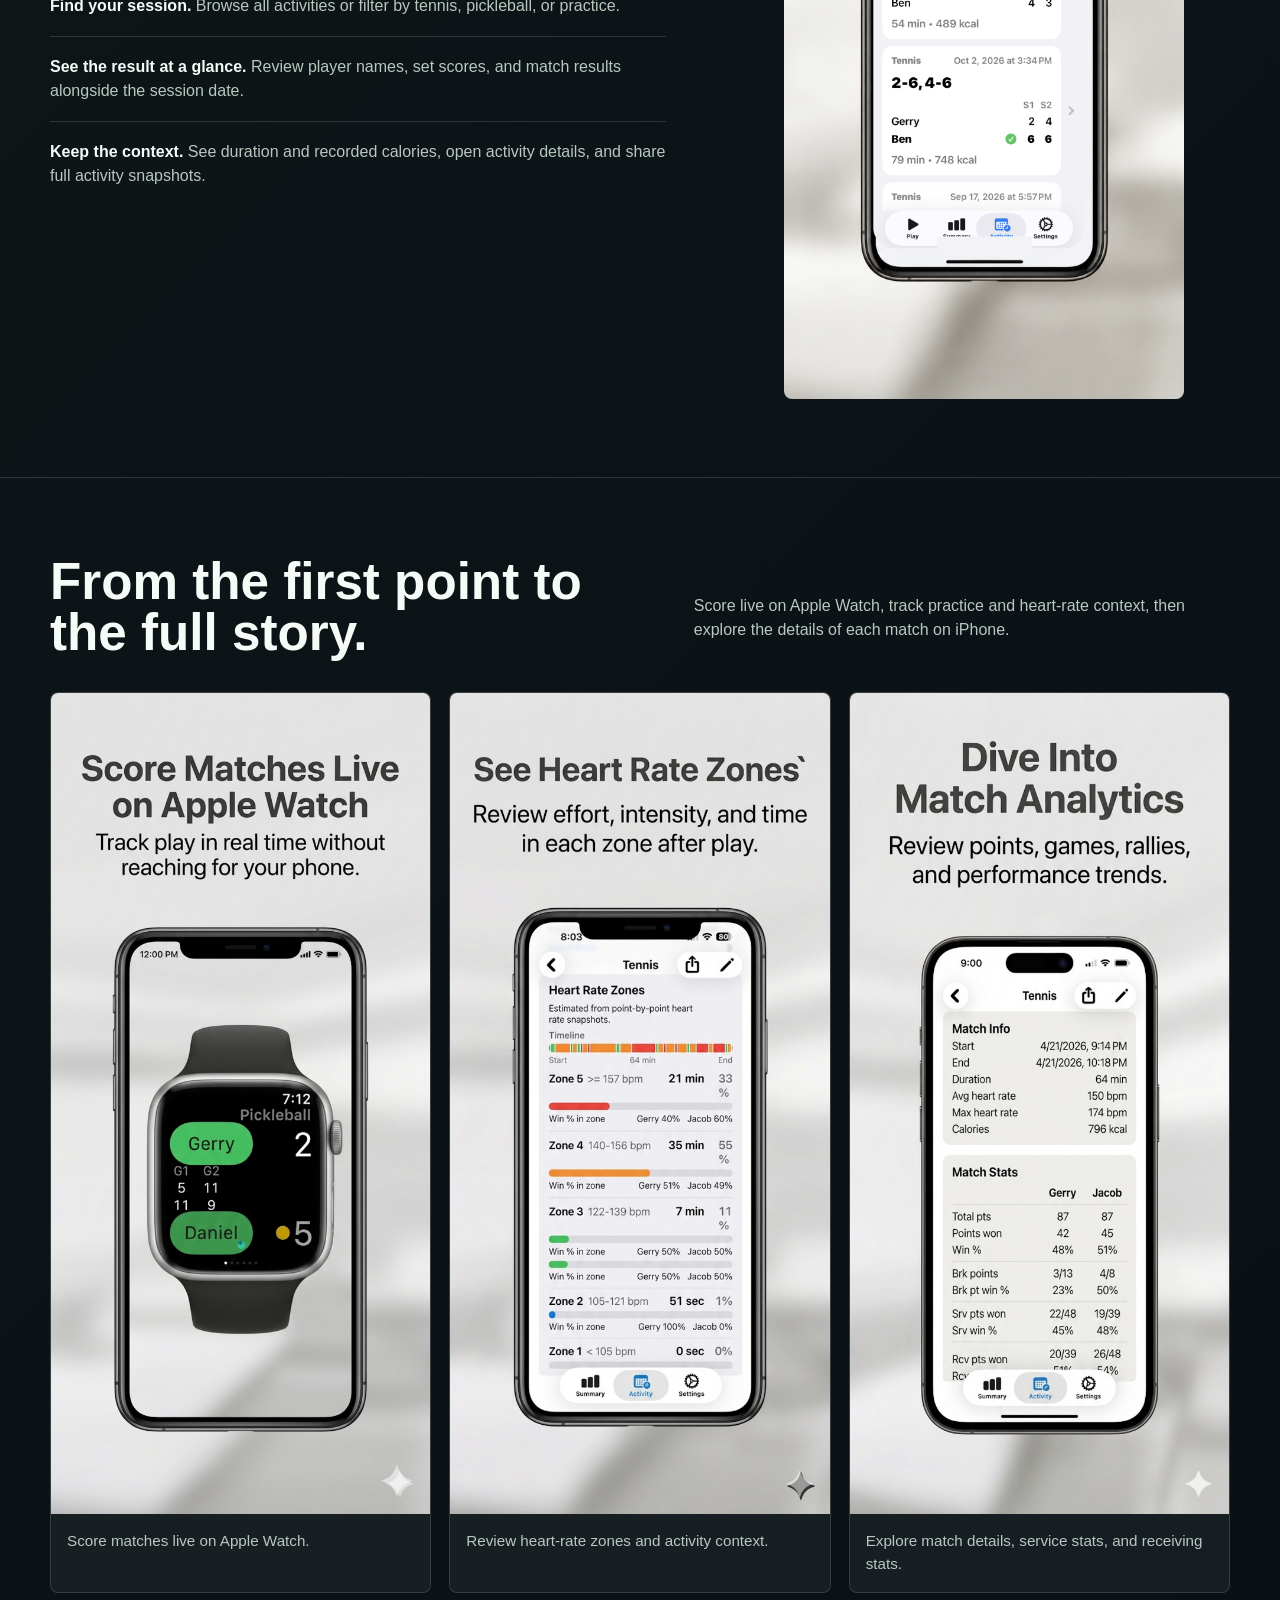
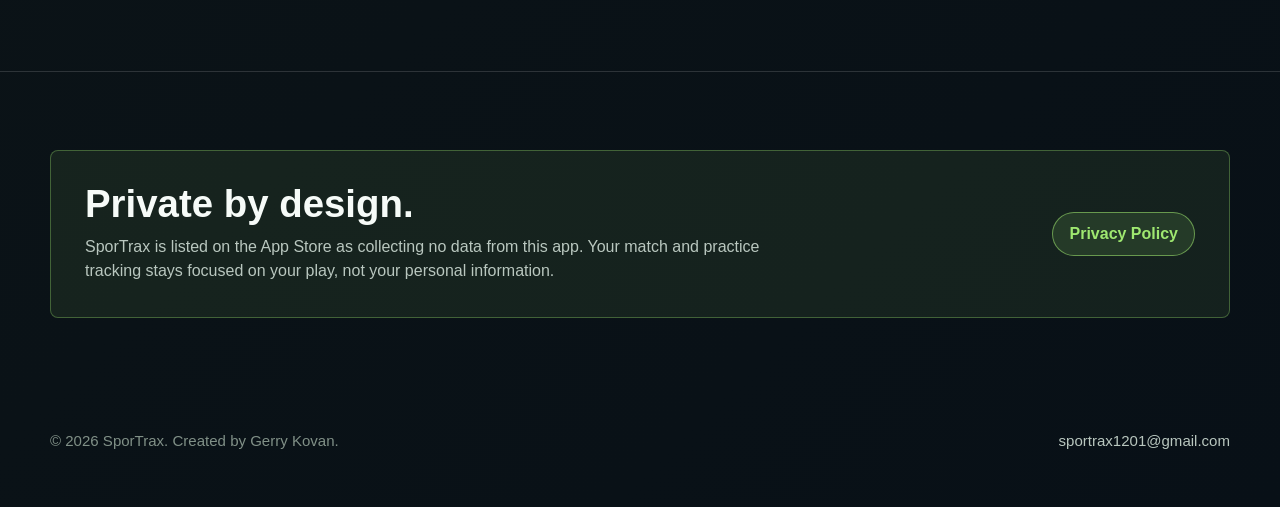
==== commit 535d9deb: "update with v1.10" ====
--- a/index.html
+++ b/index.html
@@ -3,11 +3,11 @@
 <head>
 <meta charset="UTF-8" />
 <meta name="viewport" content="width=device-width, initial-scale=1.0" />
-<meta name="description" content="SporTrax is an Apple Watch-first tennis and pickleball tracker for scoring matches, tracking practice, reviewing analytics, and saving activity history on iPhone." />
+<meta name="description" content="Score tennis and pickleball on Apple Watch with SporTrax. Review time on court, sport summaries, match stats, and activity history on iPhone." />
 <meta name="theme-color" content="#07110d" />
 <meta property="og:title" content="SporTrax - Tennis and Pickleball Tracker" />
-<meta property="og:description" content="Score tennis and pickleball from Apple Watch, track practice, review match analytics, and keep your activity history on iPhone." />
-<meta property="og:image" content="active-images/release-1-6/app-store-images/2-Built-for-tennis-and-pickleball1284-2778.png" />
+<meta property="og:description" content="Score tennis and pickleball from Apple Watch. Explore redesigned Summary and Activity views on iPhone with time on court, sport stats, and session history." />
+<meta property="og:image" content="active-images/release-1-10/app-store-images/01-summary-time-on-court-1-out.png" />
 <link rel="icon" href="active-images/release-1-6/sportrax-logo.png" />
 <title>SporTrax - Tennis and Pickleball Tracker for Apple Watch</title>
 <style>
@@ -163,6 +163,23 @@
     font-size: clamp(1.08rem, 2vw, 1.32rem);
   }
 
+  .release-note {
+    display: inline-block;
+    max-width: 440px;
+    color: var(--green);
+    font-size: 0.95rem;
+    font-weight: 650;
+  }
+
+  .release-note:hover {
+    text-decoration: underline;
+    text-underline-offset: 4px;
+  }
+
+  .section[id] {
+    scroll-margin-top: 96px;
+  }
+
   .hero-actions {
     display: flex;
     flex-wrap: wrap;
@@ -186,7 +203,8 @@
     display: grid;
     grid-template-columns: repeat(3, minmax(0, 1fr));
     gap: 12px;
-    margin-top: 34px;
+    margin-top: 0;
+    grid-column: 1 / -1;
   }
 
   .fact {
@@ -217,7 +235,7 @@
   }
 
   .phone-showcase {
-    width: min(420px, 72vw);
+    width: min(320px, 72vw);
     border-radius: 34px;
     box-shadow: 0 34px 80px var(--shadow);
   }
@@ -417,12 +435,13 @@
 
   .screenshots {
     display: grid;
-    grid-template-columns: repeat(4, minmax(0, 1fr));
+    grid-template-columns: repeat(3, minmax(0, 1fr));
     gap: 18px;
     overflow: hidden;
   }
 
   .screenshot-card {
+    margin: 0;
     border: 1px solid var(--line);
     border-radius: 8px;
     background: var(--panel);
@@ -439,11 +458,49 @@
     font-size: 0.95rem;
   }
 
-  .iphone-row {
-    display: grid;
-    grid-template-columns: repeat(3, minmax(0, 1fr));
-    gap: 18px;
-    align-items: start;
+  .summary-grid {
+    display: grid;
+    grid-template-columns: repeat(2, minmax(0, 1fr));
+    gap: 28px;
+    max-width: 900px;
+    margin: 0 auto;
+  }
+
+  .screenshot-card figcaption strong {
+    display: block;
+    margin-bottom: 6px;
+    color: var(--text);
+    font-size: 1.08rem;
+  }
+
+  .activity-layout {
+    display: grid;
+    grid-template-columns: minmax(0, 1fr) minmax(0, 0.8fr);
+    align-items: center;
+    gap: 72px;
+  }
+
+  .activity-image {
+    width: 100%;
+    max-width: 400px;
+    justify-self: center;
+    border-radius: 8px;
+  }
+
+  .activity-benefits {
+    padding: 0;
+    margin: 28px 0 0;
+    list-style: none;
+    color: var(--muted);
+  }
+
+  .activity-benefits li {
+    padding: 18px 0;
+    border-top: 1px solid var(--line);
+  }
+
+  .activity-benefits strong {
+    color: var(--text);
   }
 
   .iphone-panel {
@@ -509,11 +566,17 @@
   }
 
   @media (max-width: 960px) {
+    .nav-links a[href="#mini-games"],
+    .nav-links a[href="#privacy"] {
+      display: none;
+    }
+
     .hero,
     .section-heading,
     .split,
     .mini-game,
     .mini-game-media,
+    .activity-layout,
     .privacy {
       grid-template-columns: 1fr;
     }
@@ -532,8 +595,8 @@
       grid-template-columns: repeat(2, minmax(0, 1fr));
     }
 
-    .iphone-row {
-      grid-template-columns: 1fr;
+    .activity-layout {
+      gap: 32px;
     }
   }
 
@@ -566,6 +629,7 @@
     .hero-facts,
     .feature-grid,
     .sport-tabs,
+    .summary-grid,
     .screenshots {
       grid-template-columns: 1fr;
     }
@@ -609,8 +673,9 @@
   "@type": "SoftwareApplication",
   "name": "SporTrax",
   "applicationCategory": "HealthApplication",
+  "softwareVersion": "1.10",
   "operatingSystem": "iOS, watchOS",
-  "description": "Apple Watch-first tennis and pickleball tracker for live scoring, practice tracking, match analytics, and iPhone activity history.",
+  "description": "Apple Watch-first tennis and pickleball tracker for live scoring, practice tracking, time-on-court summaries, match analytics, and iPhone activity history.",
   "offers": {
     "@type": "Offer",
     "price": "0",
@@ -629,7 +694,8 @@
       <div class="nav-links">
         <a href="#watch">Apple Watch</a>
         <a href="#mini-games">Mini games</a>
-        <a href="#analytics">Analytics</a>
+        <a href="#analytics">Summary</a>
+        <a href="#activity">Activity</a>
         <a href="#privacy">Privacy</a>
         <a class="app-store-link" href="https://apps.apple.com/us/app/sportrax-tennis-pickleball/id6744708010">App Store</a>
       </div>
@@ -641,33 +707,34 @@
       <div>
         <p class="eyebrow">Apple Watch scoring for tennis and pickleball</p>
         <h1 id="hero-title">SporTrax</h1>
-        <p class="hero-copy">Score matches from your wrist, track practice sessions, and review every activity on iPhone with clean stats, heart-rate context, and match history that stays out of your way while you play.</p>
+        <p class="hero-copy">Score tennis and pickleball matches from your wrist. Review your time on court, explore your stats, and revisit every session with redesigned Summary and Activity views on iPhone.</p>
+        <a class="release-note" href="#analytics">New in 1.10: Redesigned Summary and Activity views <span aria-hidden="true">&rarr;</span></a>
         <div class="hero-actions">
           <a class="badge" href="https://apps.apple.com/us/app/sportrax-tennis-pickleball/id6744708010" aria-label="Download SporTrax on the App Store">
             <img src="https://toolbox.marketingtools.apple.com/api/v2/badges/download-on-the-app-store/black/en-us?releaseDate=1748131200" alt="Download on the App Store" />
           </a>
           <a class="text-link" href="#features">Explore features</a>
         </div>
-        <div class="hero-facts" aria-label="SporTrax highlights">
-          <div class="fact">
-            <strong>Live scoring</strong>
-            <span>Points, games, sets, matches, and quick undo.</span>
-          </div>
-          <div class="fact">
-            <strong>Two sports</strong>
-            <span>Built for tennis and pickleball workflows.</span>
-          </div>
-          <div class="fact">
-            <strong>Private by design</strong>
-            <span>The App Store listing states no data is collected.</span>
-          </div>
-        </div>
       </div>
       <div class="hero-media" aria-label="SporTrax screenshots">
-        <img class="phone-showcase" src="active-images/release-1-6/app-store-images/2-Built-for-tennis-and-pickleball1284-2778.png" alt="SporTrax tennis and pickleball screenshots on iPhone and Apple Watch" width="1284" height="2778" />
+        <img class="phone-showcase" src="active-images/release-1-10/app-store-images/01-summary-time-on-court-1-out.png" alt="SporTrax 1.10 Summary showing total time on court, session count, and recorded calories" width="1206" height="2622" fetchpriority="high" />
         <div class="watch-stack" aria-hidden="true">
           <img src="active-images/release-1-6/apple-watch-images/tennis-match/02-tennis-match-main-screen.png" alt="" width="416" height="496" />
           <img src="active-images/release-1-6/apple-watch-images/pickleball-match/01-pickleball-match.PNG" alt="" width="324" height="394" />
+        </div>
+      </div>
+      <div class="hero-facts" aria-label="SporTrax highlights">
+        <div class="fact">
+          <strong>Live scoring</strong>
+          <span>Points, games, sets, matches, and quick undo.</span>
+        </div>
+        <div class="fact">
+          <strong>Two sports</strong>
+          <span>Built for tennis and pickleball workflows.</span>
+        </div>
+        <div class="fact">
+          <strong>Private by design</strong>
+          <span>The App Store listing states no data is collected.</span>
         </div>
       </div>
     </section>
@@ -778,57 +845,59 @@
     <section class="section" id="analytics" aria-labelledby="analytics-title">
       <div class="section-inner">
         <div class="section-heading">
-          <h2 id="analytics-title">Turn matches into history.</h2>
-          <p>After play, the iPhone app gives you summaries, match details, practice logs, and activity history so every session is easy to revisit.</p>
-        </div>
-        <div class="iphone-row">
-          <article class="iphone-panel">
-            <img src="active-images/release-1-6/iphone-images/summary/02-tennis-summary.png" alt="SporTrax iPhone summary view" width="1290" height="2796" />
-            <div>
-              <h3>Performance summary</h3>
-              <p>Review totals, win rates, and time played across your tennis activity.</p>
-            </div>
-          </article>
-          <article class="iphone-panel">
-            <img src="active-images/release-1-6/iphone-images/tennis/03-tennis-activity-match-detail.jpeg" alt="SporTrax iPhone tennis match detail view" />
-            <div>
-              <h3>Match detail</h3>
-              <p>See box score, set-by-set results, service stats, receiving stats, and break points.</p>
-            </div>
-          </article>
-          <article class="iphone-panel">
-            <img src="active-images/release-1-6/iphone-images/activity/01-activity-history.png" alt="SporTrax iPhone activity history view" />
-            <div>
-              <h3>Activity history</h3>
-              <p>Keep matches and practices organized in one chronological view.</p>
-            </div>
-          </article>
-        </div>
+          <div>
+            <p class="eyebrow">Redesigned Summary · Version 1.10</p>
+            <h2 id="analytics-title">See your time on court add up.</h2>
+          </div>
+          <p>Get the full picture of your play: total time on court, session counts, and recorded calories. Explore summaries for tennis, pickleball, Tug of War, and practice.</p>
+        </div>
+        <div class="summary-grid">
+          <figure class="screenshot-card">
+            <img src="active-images/release-1-10/app-store-images/02-summary-time-on-court-2-out.png" alt="Summary chart showing monthly time on court throughout the year" width="1206" height="2622" loading="lazy" />
+            <figcaption><strong>Your play over time</strong>Review time on court by year, month, or day and see how your sessions add up.</figcaption>
+          </figure>
+          <figure class="screenshot-card">
+            <img src="active-images/release-1-10/app-store-images/03-summary-tennis-out.png" alt="Expanded tennis summary with match, set, point, break-point, service, and receiving results" width="1206" height="2622" loading="lazy" />
+            <figcaption><strong>A closer look at your sport</strong>Explore tennis results across matches, sets, points, break points, and service and receiving points.</figcaption>
+          </figure>
+        </div>
+      </div>
+    </section>
+
+    <section class="section" id="activity" aria-labelledby="activity-title">
+      <div class="section-inner activity-layout">
+        <div class="split-copy">
+          <p class="eyebrow">Redesigned Activity · Version 1.10</p>
+          <h2 id="activity-title">Every session, easy to revisit.</h2>
+          <p>Browse your activity history with clearer session cards. Find a match, review the result, and keep your time on court in view.</p>
+          <ul class="activity-benefits">
+            <li><strong>Find your session.</strong> Browse all activities or filter by tennis, pickleball, or practice.</li>
+            <li><strong>See the result at a glance.</strong> Review player names, set scores, and match results alongside the session date.</li>
+            <li><strong>Keep the context.</strong> See duration and recorded calories, open activity details, and share full activity snapshots.</li>
+          </ul>
+        </div>
+        <img class="activity-image" src="active-images/release-1-10/app-store-images/05-activity-all-out.png" alt="Redesigned Activity page with sport filters and tennis session cards showing players, scores, dates, duration, and calories" width="1206" height="2622" loading="lazy" />
       </div>
     </section>
 
     <section class="section" aria-labelledby="screens-title">
       <div class="section-inner">
         <div class="section-heading">
-          <h2 id="screens-title">Ready for every session.</h2>
-          <p>The latest release adds stronger tennis and pickleball presentation, practice tracking, heart-rate zone views, and shareable activity history.</p>
+          <h2 id="screens-title">From the first point to the full story.</h2>
+          <p>Score live on Apple Watch, track practice and heart-rate context, then explore the details of each match on iPhone.</p>
         </div>
         <div class="screenshots">
           <figure class="screenshot-card">
-            <img src="active-images/release-1-6/app-store-images/1-Score-matches-live-on-apple-watch-1284-2778.png" alt="Score matches live on Apple Watch" width="1284" height="2778" />
+            <img src="active-images/release-1-6/app-store-images/1-Score-matches-live-on-apple-watch-1284-2778.png" alt="Score tennis matches live on Apple Watch" width="1284" height="2778" loading="lazy" />
             <figcaption>Score matches live on Apple Watch.</figcaption>
           </figure>
           <figure class="screenshot-card">
-            <img src="active-images/release-1-6/app-store-images/3-See-heart-rate-zones-1284-2778.png" alt="See heart-rate zones in SporTrax" width="1284" height="2778" />
-            <figcaption>See heart-rate zones and activity context.</figcaption>
+            <img src="active-images/release-1-6/app-store-images/3-See-heart-rate-zones-1284-2778.png" alt="Heart-rate zones and activity context in SporTrax" width="1284" height="2778" loading="lazy" />
+            <figcaption>Review heart-rate zones and activity context.</figcaption>
           </figure>
           <figure class="screenshot-card">
-            <img src="active-images/release-1-6/app-store-images/4-Dive-into-match-analytics-1284-2778.png" alt="Dive into match analytics in SporTrax" width="1284" height="2778" />
-            <figcaption>Dive into match analytics after play.</figcaption>
-          </figure>
-          <figure class="screenshot-card">
-            <img src="active-images/release-1-6/app-store-images/6-Save-and-share-activity-history-1284-2778.png" alt="Save and share activity history in SporTrax" width="1284" height="2778" />
-            <figcaption>Save and share your activity history.</figcaption>
+            <img src="active-images/release-1-6/app-store-images/4-Dive-into-match-analytics-1284-2778.png" alt="Detailed match analytics in SporTrax" width="1284" height="2778" loading="lazy" />
+            <figcaption>Explore match details, service stats, and receiving stats.</figcaption>
           </figure>
         </div>
       </div>
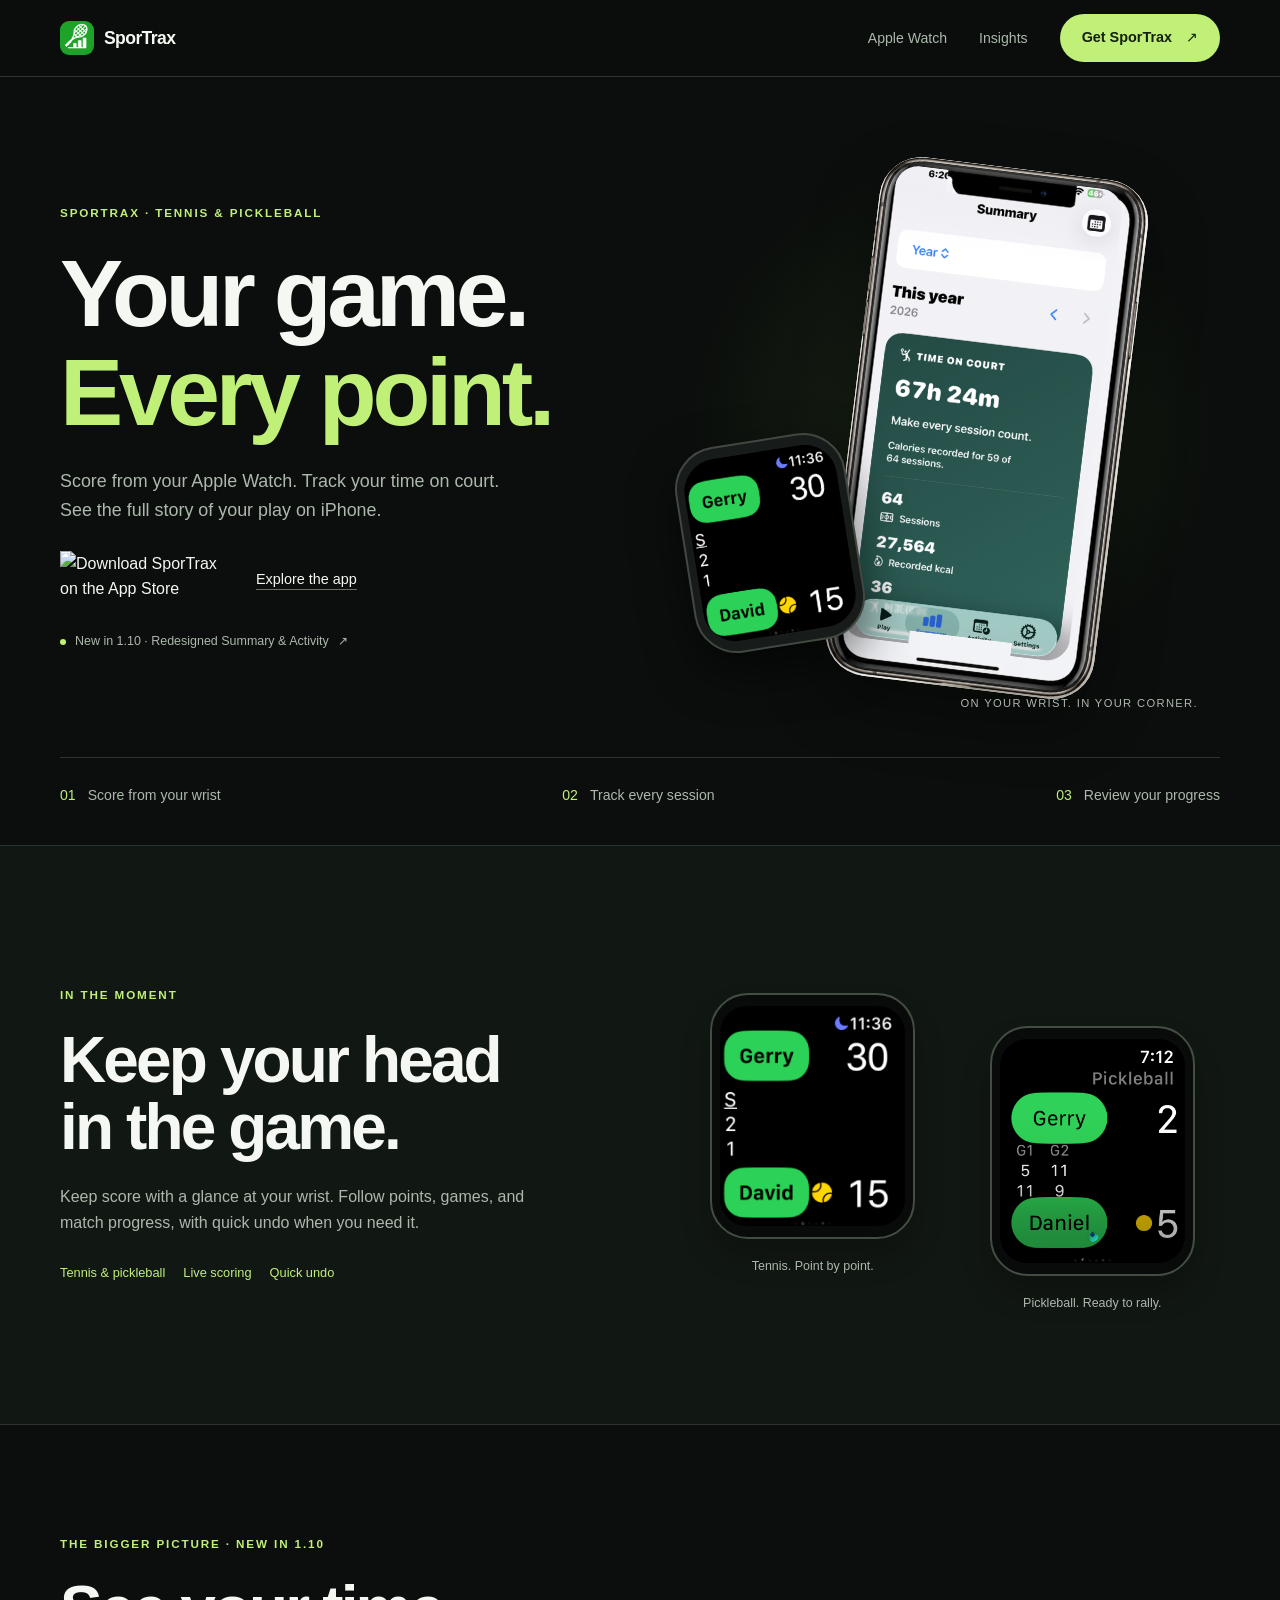
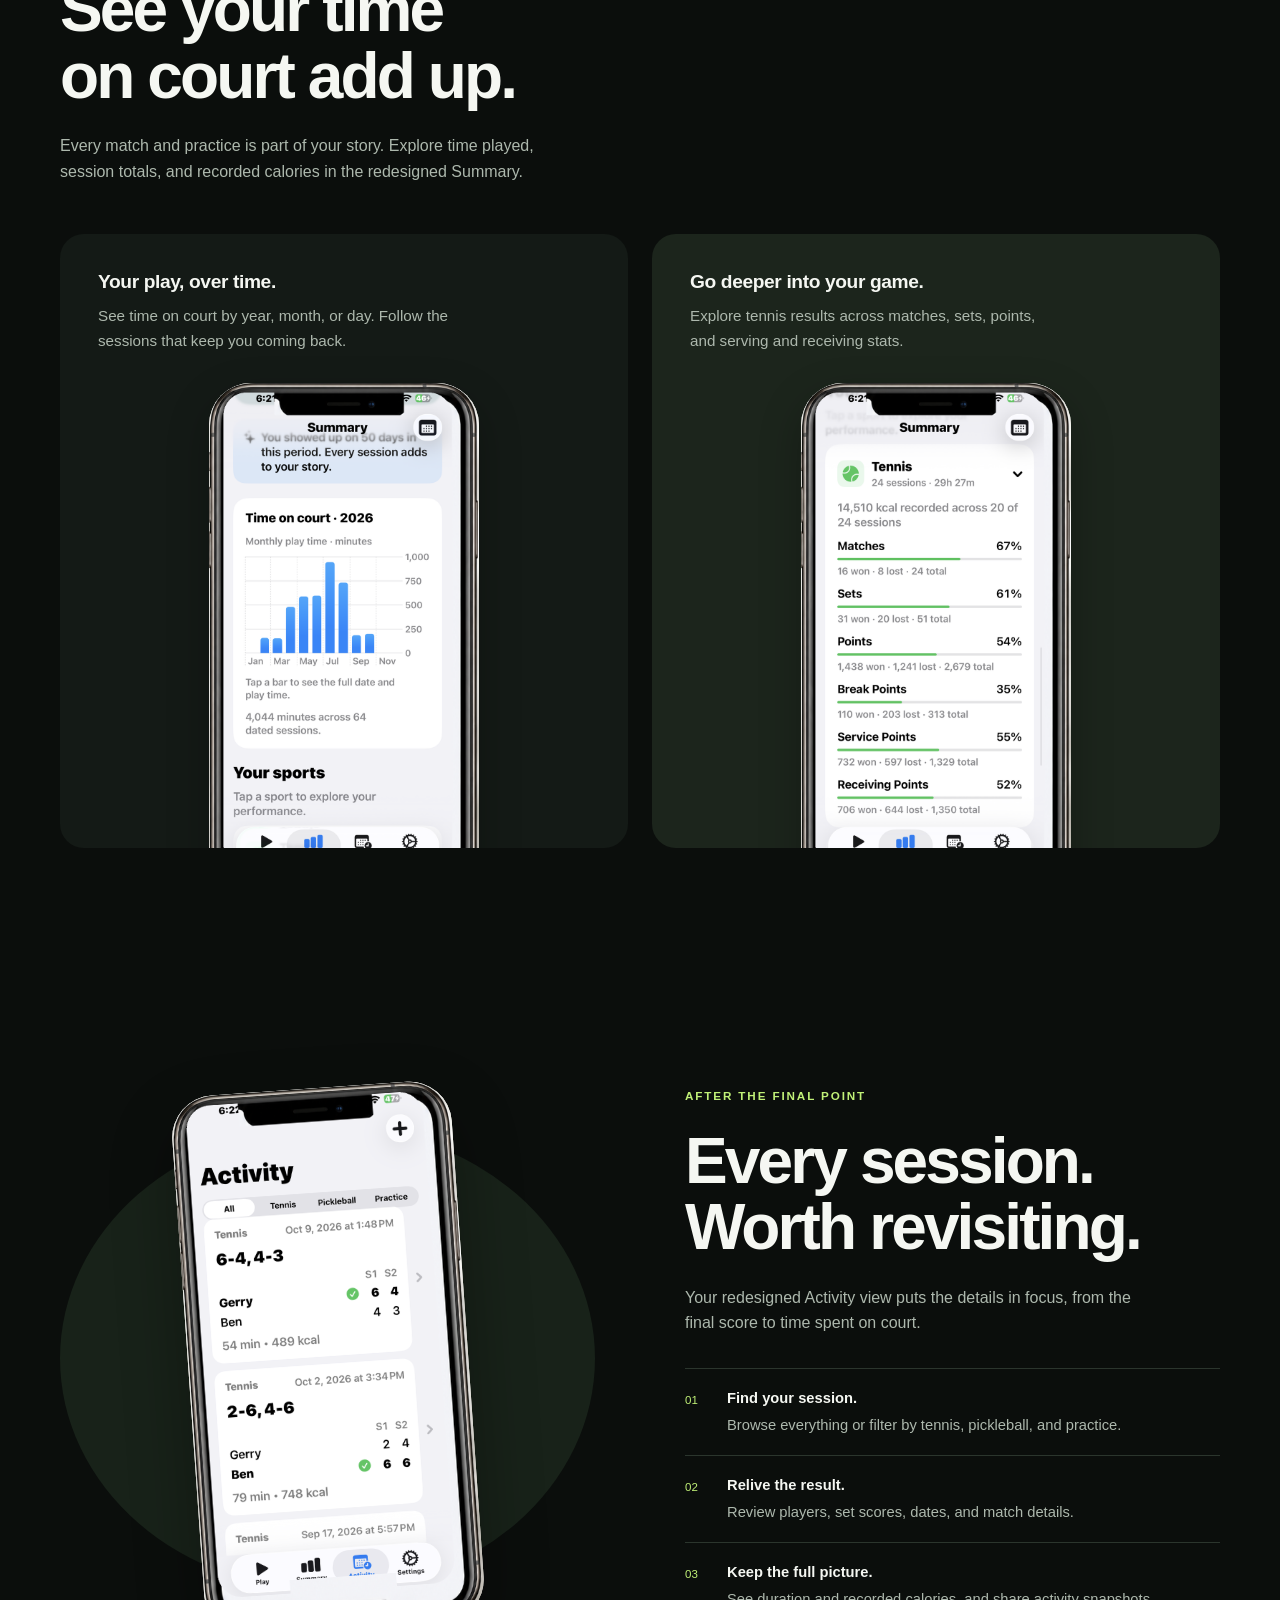
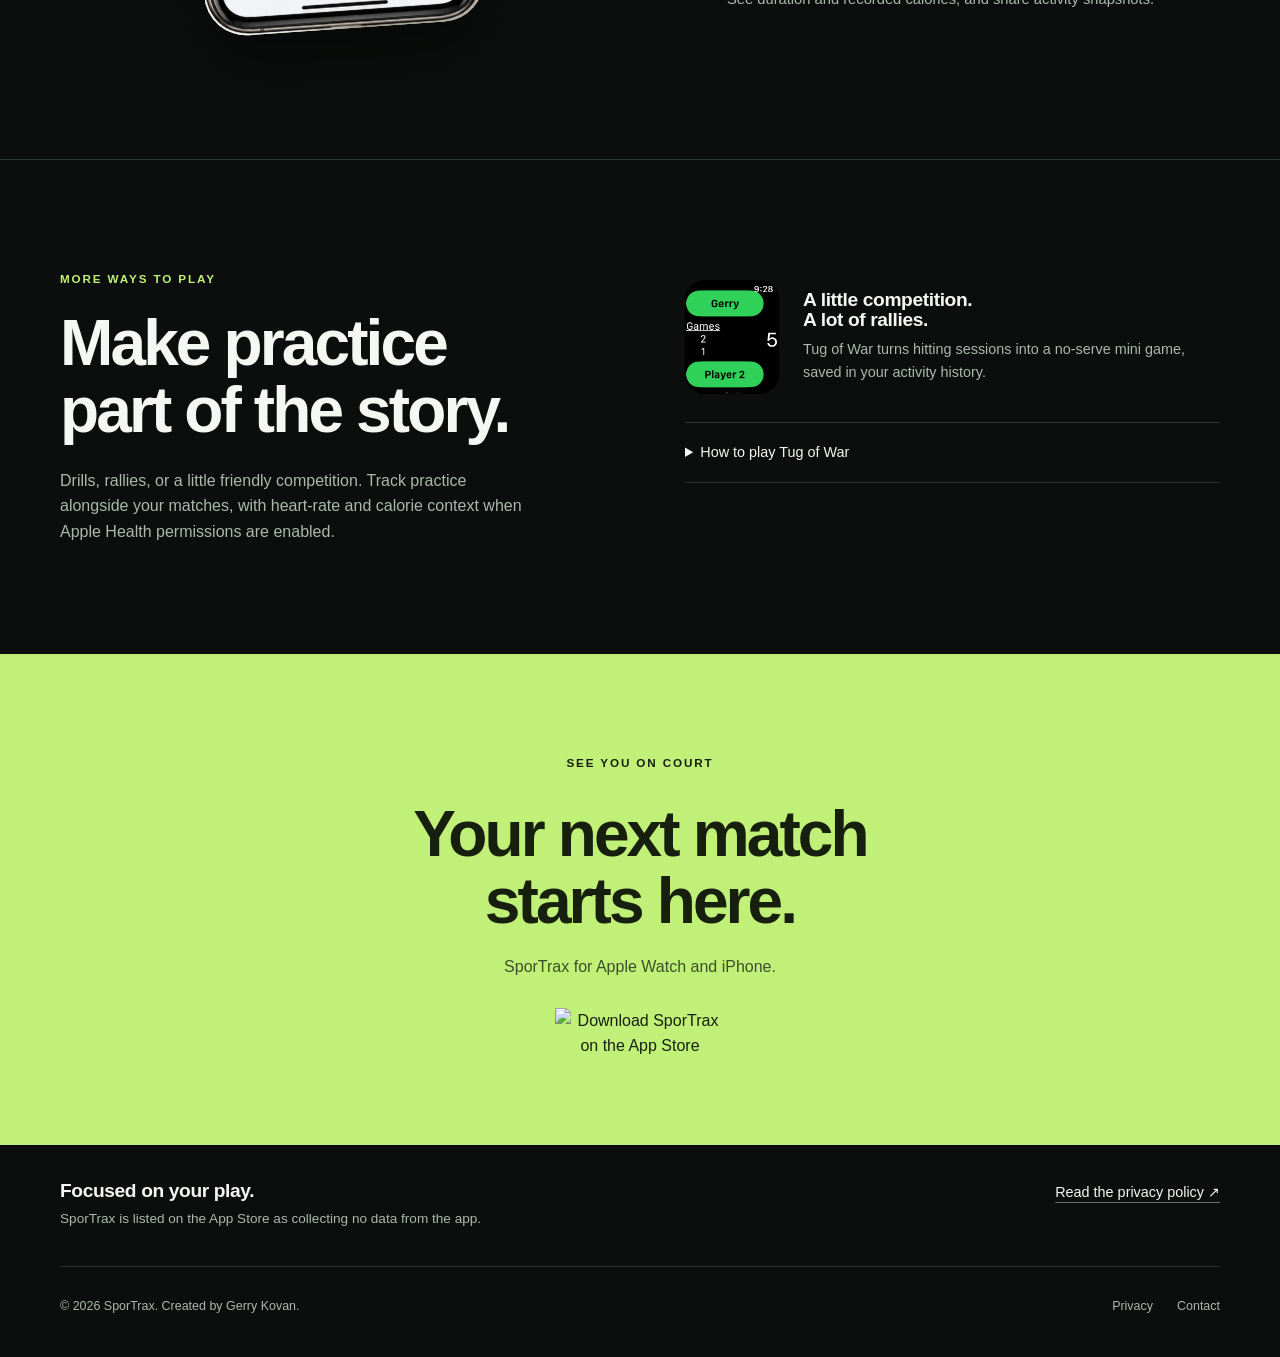
==== commit ed9987fa: "looks good" ====
--- a/index.html
+++ b/index.html
@@ -4,669 +4,13 @@
 <meta charset="UTF-8" />
 <meta name="viewport" content="width=device-width, initial-scale=1.0" />
 <meta name="description" content="Score tennis and pickleball on Apple Watch with SporTrax. Review time on court, sport summaries, match stats, and activity history on iPhone." />
-<meta name="theme-color" content="#07110d" />
+<meta name="theme-color" content="#0b0e0c" />
 <meta property="og:title" content="SporTrax - Tennis and Pickleball Tracker" />
 <meta property="og:description" content="Score tennis and pickleball from Apple Watch. Explore redesigned Summary and Activity views on iPhone with time on court, sport stats, and session history." />
 <meta property="og:image" content="active-images/release-1-10/app-store-images/01-summary-time-on-court-1-out.png" />
 <link rel="icon" href="active-images/release-1-6/sportrax-logo.png" />
 <title>SporTrax - Tennis and Pickleball Tracker for Apple Watch</title>
-<style>
-  :root {
-    color-scheme: dark;
-    --bg: #07110d;
-    --bg-soft: #0f1c16;
-    --panel: rgba(255, 255, 255, 0.055);
-    --panel-strong: rgba(255, 255, 255, 0.095);
-    --text: #f6fbf8;
-    --muted: #b9c7bf;
-    --subtle: #809087;
-    --line: rgba(255, 255, 255, 0.14);
-    --green: #9fe870;
-    --mint: #61d6a4;
-    --blue: #7bb7ff;
-    --orange: #ffbe62;
-    --shadow: rgba(0, 0, 0, 0.38);
-    font-family: -apple-system, BlinkMacSystemFont, "SF Pro Display", "Segoe UI", sans-serif;
-  }
-
-  * {
-    box-sizing: border-box;
-  }
-
-  html {
-    scroll-behavior: smooth;
-  }
-
-  body {
-    margin: 0;
-    min-width: 320px;
-    background:
-      linear-gradient(180deg, rgba(159, 232, 112, 0.09), transparent 420px),
-      linear-gradient(135deg, #07110d 0%, #101817 45%, #081017 100%);
-    color: var(--text);
-    line-height: 1.5;
-  }
-
-  a {
-    color: inherit;
-    text-decoration: none;
-  }
-
-  img {
-    display: block;
-    max-width: 100%;
-    height: auto;
-  }
-
-  .site-header {
-    position: sticky;
-    top: 0;
-    z-index: 10;
-    border-bottom: 1px solid var(--line);
-    background: rgba(7, 17, 13, 0.78);
-    backdrop-filter: blur(18px);
-    -webkit-backdrop-filter: blur(18px);
-  }
-
-  .nav {
-    width: min(1180px, calc(100% - 40px));
-    margin: 0 auto;
-    min-height: 72px;
-    display: flex;
-    align-items: center;
-    justify-content: space-between;
-    gap: 24px;
-  }
-
-  .brand {
-    display: inline-flex;
-    align-items: center;
-    gap: 12px;
-    font-weight: 760;
-  }
-
-  .brand img {
-    width: 40px;
-    height: 40px;
-    border-radius: 10px;
-  }
-
-  .nav-links {
-    display: flex;
-    align-items: center;
-    gap: 22px;
-    color: var(--muted);
-    font-size: 0.95rem;
-  }
-
-  .nav-links a:hover {
-    color: var(--text);
-  }
-
-  .app-store-link {
-    display: inline-flex;
-    align-items: center;
-    justify-content: center;
-    min-height: 44px;
-    padding: 0 16px;
-    border: 1px solid rgba(159, 232, 112, 0.55);
-    border-radius: 999px;
-    background: rgba(159, 232, 112, 0.12);
-    color: var(--green);
-    font-weight: 680;
-  }
-
-  .hero {
-    width: min(1180px, calc(100% - 40px));
-    margin: 0 auto;
-    min-height: calc(100svh - 72px);
-    padding: 72px 0 48px;
-    display: grid;
-    grid-template-columns: minmax(0, 0.94fr) minmax(360px, 1.06fr);
-    align-items: center;
-    gap: 56px;
-  }
-
-  .eyebrow {
-    display: inline-flex;
-    width: fit-content;
-    align-items: center;
-    gap: 10px;
-    margin: 0 0 18px;
-    padding: 8px 12px;
-    border: 1px solid rgba(159, 232, 112, 0.32);
-    border-radius: 999px;
-    background: rgba(159, 232, 112, 0.08);
-    color: var(--green);
-    font-size: 0.88rem;
-    font-weight: 700;
-  }
-
-  h1,
-  h2,
-  h3,
-  p {
-    margin-top: 0;
-  }
-
-  h1 {
-    max-width: 720px;
-    margin-bottom: 20px;
-    font-size: clamp(3.2rem, 8vw, 6.7rem);
-    line-height: 0.94;
-    letter-spacing: 0;
-  }
-
-  .hero-copy {
-    max-width: 630px;
-    color: var(--muted);
-    font-size: clamp(1.08rem, 2vw, 1.32rem);
-  }
-
-  .release-note {
-    display: inline-block;
-    max-width: 440px;
-    color: var(--green);
-    font-size: 0.95rem;
-    font-weight: 650;
-  }
-
-  .release-note:hover {
-    text-decoration: underline;
-    text-underline-offset: 4px;
-  }
-
-  .section[id] {
-    scroll-margin-top: 96px;
-  }
-
-  .hero-actions {
-    display: flex;
-    flex-wrap: wrap;
-    align-items: center;
-    gap: 16px;
-    margin-top: 30px;
-  }
-
-  .badge img {
-    width: 190px;
-    height: auto;
-    border-radius: 8px;
-  }
-
-  .text-link {
-    color: var(--green);
-    font-weight: 720;
-  }
-
-  .hero-facts {
-    display: grid;
-    grid-template-columns: repeat(3, minmax(0, 1fr));
-    gap: 12px;
-    margin-top: 0;
-    grid-column: 1 / -1;
-  }
-
-  .fact {
-    min-height: 88px;
-    padding: 16px;
-    border: 1px solid var(--line);
-    border-radius: 8px;
-    background: var(--panel);
-  }
-
-  .fact strong {
-    display: block;
-    margin-bottom: 4px;
-    color: var(--text);
-    font-size: 1rem;
-  }
-
-  .fact span {
-    color: var(--subtle);
-    font-size: 0.92rem;
-  }
-
-  .hero-media {
-    position: relative;
-    min-height: 610px;
-    display: grid;
-    place-items: center;
-  }
-
-  .phone-showcase {
-    width: min(320px, 72vw);
-    border-radius: 34px;
-    box-shadow: 0 34px 80px var(--shadow);
-  }
-
-  .watch-stack {
-    position: absolute;
-    right: 0;
-    bottom: 34px;
-    display: grid;
-    grid-template-columns: repeat(2, 132px);
-    gap: 12px;
-  }
-
-  .watch-stack img {
-    border-radius: 24px;
-    box-shadow: 0 24px 50px rgba(0, 0, 0, 0.36);
-  }
-
-  .section {
-    border-top: 1px solid var(--line);
-    padding: 78px 0;
-  }
-
-  .section-inner {
-    width: min(1180px, calc(100% - 40px));
-    margin: 0 auto;
-  }
-
-  .section-heading {
-    display: grid;
-    grid-template-columns: minmax(0, 0.8fr) minmax(300px, 0.72fr);
-    gap: 48px;
-    align-items: end;
-    margin-bottom: 34px;
-  }
-
-  h2 {
-    margin-bottom: 0;
-    font-size: clamp(2rem, 4vw, 4rem);
-    line-height: 1;
-    letter-spacing: 0;
-  }
-
-  .section-heading p,
-  .split-copy p,
-  .feature-card p,
-  .privacy p {
-    color: var(--muted);
-  }
-
-  .feature-grid {
-    display: grid;
-    grid-template-columns: repeat(4, minmax(0, 1fr));
-    gap: 14px;
-  }
-
-  .feature-card {
-    min-height: 188px;
-    padding: 22px;
-    border: 1px solid var(--line);
-    border-radius: 8px;
-    background: var(--panel);
-  }
-
-  .feature-card h3 {
-    margin-bottom: 10px;
-    font-size: 1.04rem;
-  }
-
-  .feature-card p {
-    margin-bottom: 0;
-    font-size: 0.98rem;
-  }
-
-  .split {
-    display: grid;
-    grid-template-columns: minmax(300px, 0.86fr) minmax(0, 1.14fr);
-    gap: 52px;
-    align-items: center;
-  }
-
-  .split-copy h2 {
-    margin-bottom: 18px;
-  }
-
-  .sport-tabs {
-    display: grid;
-    grid-template-columns: repeat(2, minmax(0, 1fr));
-    gap: 14px;
-    margin-top: 28px;
-  }
-
-  .sport-panel {
-    padding: 18px;
-    border: 1px solid var(--line);
-    border-radius: 8px;
-    background: var(--panel);
-  }
-
-  .sport-panel strong {
-    display: block;
-    margin-bottom: 6px;
-  }
-
-  .sport-panel span {
-    color: var(--muted);
-    font-size: 0.95rem;
-  }
-
-  .watch-gallery {
-    display: grid;
-    gap: 18px;
-  }
-
-  .watch-sport-group {
-    padding: 18px;
-    border: 1px solid var(--line);
-    border-radius: 8px;
-    background: var(--panel);
-  }
-
-  .watch-sport-group h3 {
-    margin-bottom: 6px;
-    font-size: 1.16rem;
-  }
-
-  .watch-sport-group p {
-    margin-bottom: 16px;
-    color: var(--muted);
-    font-size: 0.95rem;
-  }
-
-  .watch-image-grid {
-    display: grid;
-    grid-template-columns: repeat(2, minmax(0, 1fr));
-    gap: 12px;
-  }
-
-  .watch-image-grid img {
-    width: 100%;
-    border-radius: 24px;
-    background: rgba(0, 0, 0, 0.24);
-    box-shadow: 0 18px 42px rgba(0, 0, 0, 0.3);
-  }
-
-  .mini-game {
-    display: grid;
-    grid-template-columns: minmax(300px, 0.9fr) minmax(0, 1.1fr);
-    gap: 44px;
-    align-items: start;
-  }
-
-  .rules-list {
-    display: grid;
-    gap: 12px;
-    margin: 28px 0 0;
-    padding: 0;
-    list-style: none;
-  }
-
-  .rules-list li {
-    padding: 16px 18px;
-    border: 1px solid var(--line);
-    border-radius: 8px;
-    background: var(--panel);
-    color: var(--muted);
-  }
-
-  .rules-list strong {
-    color: var(--text);
-  }
-
-  .mini-game-media {
-    display: grid;
-    grid-template-columns: minmax(0, 0.82fr) minmax(220px, 1.18fr);
-    gap: 16px;
-    align-items: start;
-  }
-
-  .mini-watch-grid {
-    display: grid;
-    grid-template-columns: repeat(2, minmax(0, 1fr));
-    gap: 12px;
-  }
-
-  .mini-watch-grid img {
-    width: 100%;
-    border-radius: 22px;
-    box-shadow: 0 18px 42px rgba(0, 0, 0, 0.3);
-  }
-
-  .tall-preview img {
-    max-height: 560px;
-    object-fit: cover;
-    object-position: top;
-  }
-
-  .screenshots {
-    display: grid;
-    grid-template-columns: repeat(3, minmax(0, 1fr));
-    gap: 18px;
-    overflow: hidden;
-  }
-
-  .screenshot-card {
-    margin: 0;
-    border: 1px solid var(--line);
-    border-radius: 8px;
-    background: var(--panel);
-    overflow: hidden;
-  }
-
-  .screenshot-card img {
-    width: 100%;
-  }
-
-  .screenshot-card figcaption {
-    padding: 16px;
-    color: var(--muted);
-    font-size: 0.95rem;
-  }
-
-  .summary-grid {
-    display: grid;
-    grid-template-columns: repeat(2, minmax(0, 1fr));
-    gap: 28px;
-    max-width: 900px;
-    margin: 0 auto;
-  }
-
-  .screenshot-card figcaption strong {
-    display: block;
-    margin-bottom: 6px;
-    color: var(--text);
-    font-size: 1.08rem;
-  }
-
-  .activity-layout {
-    display: grid;
-    grid-template-columns: minmax(0, 1fr) minmax(0, 0.8fr);
-    align-items: center;
-    gap: 72px;
-  }
-
-  .activity-image {
-    width: 100%;
-    max-width: 400px;
-    justify-self: center;
-    border-radius: 8px;
-  }
-
-  .activity-benefits {
-    padding: 0;
-    margin: 28px 0 0;
-    list-style: none;
-    color: var(--muted);
-  }
-
-  .activity-benefits li {
-    padding: 18px 0;
-    border-top: 1px solid var(--line);
-  }
-
-  .activity-benefits strong {
-    color: var(--text);
-  }
-
-  .iphone-panel {
-    border: 1px solid var(--line);
-    border-radius: 8px;
-    background: var(--panel);
-    overflow: hidden;
-  }
-
-  .iphone-panel img {
-    width: 100%;
-  }
-
-  .iphone-panel div {
-    padding: 18px;
-  }
-
-  .iphone-panel h3 {
-    margin-bottom: 8px;
-    font-size: 1.08rem;
-  }
-
-  .iphone-panel p {
-    margin-bottom: 0;
-    color: var(--muted);
-    font-size: 0.95rem;
-  }
-
-  .privacy {
-    display: grid;
-    grid-template-columns: minmax(0, 1fr) auto;
-    gap: 28px;
-    align-items: center;
-    padding: 34px;
-    border: 1px solid rgba(159, 232, 112, 0.32);
-    border-radius: 8px;
-    background: rgba(159, 232, 112, 0.08);
-  }
-
-  .privacy h2 {
-    margin-bottom: 12px;
-    font-size: clamp(1.8rem, 3vw, 2.8rem);
-  }
-
-  .privacy p {
-    max-width: 720px;
-    margin-bottom: 0;
-  }
-
-  .footer {
-    width: min(1180px, calc(100% - 40px));
-    margin: 0 auto;
-    padding: 34px 0 54px;
-    display: flex;
-    justify-content: space-between;
-    gap: 20px;
-    color: var(--subtle);
-    font-size: 0.94rem;
-  }
-
-  .footer a {
-    color: var(--muted);
-  }
-
-  @media (max-width: 960px) {
-    .nav-links a[href="#mini-games"],
-    .nav-links a[href="#privacy"] {
-      display: none;
-    }
-
-    .hero,
-    .section-heading,
-    .split,
-    .mini-game,
-    .mini-game-media,
-    .activity-layout,
-    .privacy {
-      grid-template-columns: 1fr;
-    }
-
-    .hero {
-      padding-top: 46px;
-      gap: 32px;
-    }
-
-    .hero-media {
-      min-height: 520px;
-    }
-
-    .feature-grid,
-    .screenshots {
-      grid-template-columns: repeat(2, minmax(0, 1fr));
-    }
-
-    .activity-layout {
-      gap: 32px;
-    }
-  }
-
-  @media (max-width: 680px) {
-    .nav {
-      width: min(100% - 28px, 1180px);
-      min-height: 64px;
-    }
-
-    .nav-links a:not(.app-store-link) {
-      display: none;
-    }
-
-    .hero,
-    .section-inner,
-    .footer {
-      width: min(100% - 28px, 1180px);
-    }
-
-    .hero {
-      min-height: auto;
-      padding: 38px 0 42px;
-    }
-
-    .hero-actions {
-      align-items: flex-start;
-      flex-direction: column;
-    }
-
-    .hero-facts,
-    .feature-grid,
-    .sport-tabs,
-    .summary-grid,
-    .screenshots {
-      grid-template-columns: 1fr;
-    }
-
-    .hero-media {
-      min-height: 438px;
-      place-items: start center;
-    }
-
-    .phone-showcase {
-      width: min(330px, 86vw);
-    }
-
-    .watch-stack {
-      right: 50%;
-      bottom: 0;
-      transform: translateX(50%);
-      grid-template-columns: repeat(2, 108px);
-    }
-
-    .watch-image-grid {
-      grid-template-columns: repeat(2, minmax(0, 1fr));
-    }
-
-    .mini-watch-grid {
-      grid-template-columns: repeat(2, minmax(0, 1fr));
-    }
-
-    .section {
-      padding: 58px 0;
-    }
-
-    .footer {
-      flex-direction: column;
-    }
-  }
-</style>
+<link rel="stylesheet" href="styles.css" />
 <script type="application/ld+json">
 {
   "@context": "https://schema.org",
@@ -685,241 +29,195 @@
 </script>
 </head>
 <body>
-  <header class="site-header">
-    <nav class="nav" aria-label="Primary navigation">
-      <a class="brand" href="#top" aria-label="SporTrax home">
-        <img src="active-images/release-1-6/sportrax-logo.png" alt="" width="100" height="100" />
-        <span>SporTrax</span>
-      </a>
-      <div class="nav-links">
-        <a href="#watch">Apple Watch</a>
-        <a href="#mini-games">Mini games</a>
-        <a href="#analytics">Summary</a>
-        <a href="#activity">Activity</a>
-        <a href="#privacy">Privacy</a>
-        <a class="app-store-link" href="https://apps.apple.com/us/app/sportrax-tennis-pickleball/id6744708010">App Store</a>
-      </div>
-    </nav>
-  </header>
+<a class="skip" href="#main">Skip to content</a>
+<header class="header">
+<nav class="wrap nav" aria-label="Primary navigation">
+<a class="brand" href="index.html" aria-label="SporTrax home">
+<img src="active-images/release-1-6/sportrax-logo.png" alt="" width="100" height="100" />SporTrax</a>
+<div class="nav-links">
+<a href="#watch">Apple Watch</a>
+<a href="#analytics">Insights</a>
+<a class="button" href="https://apps.apple.com/us/app/sportrax-tennis-pickleball/id6744708010">Get SporTrax <span aria-hidden="true">↗</span>
+</a>
+</div>
+</nav>
+</header>
+<main id="main">
+<div class="wrap">
+<section class="hero" aria-labelledby="hero-title">
+<div>
+<p class="eyebrow">SporTrax · Tennis &amp; pickleball</p>
+<h1 id="hero-title">Your game.<span class="accent">Every point.</span>
+</h1>
+<p class="hero-copy">Score from your Apple Watch. Track your time on court. See the full story of your play on iPhone.</p>
+<div class="actions">
+<a class="badge" href="https://apps.apple.com/us/app/sportrax-tennis-pickleball/id6744708010">
+<img src="https://toolbox.marketingtools.apple.com/api/v2/badges/download-on-the-app-store/black/en-us?releaseDate=1748131200" alt="Download SporTrax on the App Store" width="190" height="64" />
+</a>
+<a class="text-link" href="#watch">Explore the app</a>
+</div>
+<a class="release" href="#analytics">New in 1.10 · Redesigned Summary &amp; Activity <span aria-hidden="true">↗</span>
+</a>
+</div>
+<div class="hero-stage">
+<div class="phone hero-phone">
+<img src="active-images/release-1-10/app-store-images/01-summary-time-on-court-1-out.png" alt="SporTrax Summary with time on court, total sessions, and recorded calories" width="1206" height="2622" fetchpriority="high" />
+</div>
+<div class="hero-watch">
+<img src="active-images/release-1-6/apple-watch-images/tennis-match/02-tennis-match-main-screen.png" alt="Live tennis scoring on Apple Watch" width="416" height="496" />
+</div>
+<span class="stage-label">On your wrist. In your corner.</span>
+</div>
+</section>
+<div class="benefits" aria-label="SporTrax highlights">
+<span>
+<b aria-hidden="true">01</b> Score from your wrist</span>
+<span>
+<b aria-hidden="true">02</b> Track every session</span>
+<span>
+<b aria-hidden="true">03</b> Review your progress</span>
+</div>
+</div>
+<section class="section watch-section" id="watch" aria-labelledby="watch-title">
+<div class="wrap split">
+<div class="copy">
+<p class="eyebrow">In the moment</p>
+<h2 id="watch-title">Keep your head<br />in the game.</h2>
+<p>Keep score with a glance at your wrist. Follow points, games, and match progress, with quick undo when you need it.</p>
+<div class="inline-features">
+<span>Tennis &amp; pickleball</span>
+<span>Live scoring</span>
+<span>Quick undo</span>
+</div>
+</div>
+<div class="watch-pair">
+<figure>
+<div class="watch-device">
+<img src="active-images/release-1-6/apple-watch-images/tennis-match/02-tennis-match-main-screen.png" alt="Tennis match score on Apple Watch" width="416" height="496" loading="lazy" />
+</div>
+<figcaption>Tennis. Point by point.</figcaption>
+</figure>
+<figure>
+<div class="watch-device">
+<img src="active-images/release-1-6/apple-watch-images/pickleball-match/01-pickleball-match.PNG" alt="Pickleball match score on Apple Watch" width="324" height="394" loading="lazy" />
+</div>
+<figcaption>Pickleball. Ready to rally.</figcaption>
+</figure>
+</div>
+</div>
+</section>
+<section class="section" id="analytics" aria-labelledby="analytics-title">
+<div class="wrap">
+<div class="section-head">
+<p class="eyebrow">The bigger picture · New in 1.10</p>
+<h2 id="analytics-title">See your time<br />on court add up.</h2>
+<p>Every match and practice is part of your story. Explore time played, session totals, and recorded calories in the redesigned Summary.</p>
+</div>
+<div class="insight-layout">
+<article class="insight">
+<h3>Your play, over time.</h3>
+<p>See time on court by year, month, or day. Follow the sessions that keep you coming back.</p>
+<div class="phone ">
+<img src="active-images/release-1-10/app-store-images/02-summary-time-on-court-2-out.png" alt="Summary chart showing monthly time on court" width="1206" height="2622" loading="lazy" />
+</div>
+</article>
+<article class="insight">
+<h3>Go deeper into your game.</h3>
+<p>Explore tennis results across matches, sets, points, and serving and receiving stats.</p>
+<div class="phone ">
+<img src="active-images/release-1-10/app-store-images/03-summary-tennis-out.png" alt="Tennis summary showing match, set, point, service, and receiving results" width="1206" height="2622" loading="lazy" />
+</div>
+</article>
+</div>
+</div>
+</section>
+<section class="section" id="activity" aria-labelledby="activity-title">
+<div class="wrap split">
+<div class="activity-stage">
+<div class="phone ">
+<img src="active-images/release-1-10/app-store-images/05-activity-all-out.png" alt="Activity history with sport filters, player names, set scores, duration, and calories" width="1206" height="2622" loading="lazy" />
+</div>
+</div>
+<div class="copy">
+<p class="eyebrow">After the final point</p>
+<h2 id="activity-title">Every session.<br />Worth revisiting.</h2>
+<p>Your redesigned Activity view puts the details in focus, from the final score to time spent on court.</p>
+<ul class="feature-lines">
+<li>
+<span>01</span>
+<div>
+<strong>Find your session.</strong>Browse everything or filter by tennis, pickleball, and practice.</div>
+</li>
+<li>
+<span>02</span>
+<div>
+<strong>Relive the result.</strong>Review players, set scores, dates, and match details.</div>
+</li>
+<li>
+<span>03</span>
+<div>
+<strong>Keep the full picture.</strong>See duration and recorded calories, and share activity snapshots.</div>
+</li>
+</ul>
+</div>
+</div>
+</section>
+<section class="section practice" id="mini-games" aria-labelledby="practice-title">
+<div class="wrap practice-layout">
+<div class="copy">
+<p class="eyebrow">More ways to play</p>
+<h2 id="practice-title">Make practice<br />part of the story.</h2>
+<p>Drills, rallies, or a little friendly competition. Track practice alongside your matches, with heart-rate and calorie context when Apple Health permissions are enabled.</p>
+</div>
+<div class="practice-info">
+<div class="practice-top">
+<img src="active-images/release-1-6/apple-watch-images/tug-of-war/01-tug-of-war-match.PNG" alt="Tug of War scoring on Apple Watch" width="324" height="394" loading="lazy" />
+<div>
+<h3>A little competition.<br />A lot of rallies.</h3>
+<p>Tug of War turns hitting sessions into a no-serve mini game, saved in your activity history.</p>
+</div>
+</div>
+<details>
+<summary>How to play Tug of War</summary>
+<ol>
+<li>Start at 5. Player 1 pulls toward 10; player 2 pulls toward 0.</li>
+<li>Let the ball cross the net twice before a point can score.</li>
+<li>A point for player 1 adds one. A point for player 2 subtracts one.</li>
+<li>Reach your end of the score to win.</li>
+</ol>
+</details>
+</div>
+</div>
+</section>
+<section class="closing" aria-labelledby="download-title">
+<div class="wrap">
+<p class="eyebrow" style="color:inherit">See you on court</p>
+<h2 id="download-title">Your next match<br />starts here.</h2>
+<p>SporTrax for Apple Watch and iPhone.</p>
+<a class="badge" href="https://apps.apple.com/us/app/sportrax-tennis-pickleball/id6744708010">
+<img src="https://toolbox.marketingtools.apple.com/api/v2/badges/download-on-the-app-store/black/en-us?releaseDate=1748131200" alt="Download SporTrax on the App Store" width="190" height="64" />
+</a>
+</div>
+</section>
+<div class="wrap privacy-note">
+<div>
+<h3>Focused on your play.</h3>
+<p>SporTrax is listed on the App Store as collecting no data from the app.</p>
+</div>
+<a class="text-link" href="privacy-policy.html">Read the privacy policy <span aria-hidden="true">↗</span>
+</a>
+</div>
+</main>
+<footer class="wrap footer">
+<span>© 2026 SporTrax. Created by Gerry Kovan.</span>
+<div class="footer-links">
+<a href="privacy-policy.html">Privacy</a>
+<a href="mailto:sportrax1201@gmail.com">Contact</a>
+</div>
+</footer>  <!-- Cloudflare Web Analytics -->
+<script defer src="https://static.cloudflareinsights.com/beacon.min.js" data-cf-beacon='{"token": "3668abc16252429f976251e5f5e2e9bc"}'>
+</script>
+<!-- End Cloudflare Web Analytics -->
 
-  <main id="top">
-    <section class="hero" aria-labelledby="hero-title">
-      <div>
-        <p class="eyebrow">Apple Watch scoring for tennis and pickleball</p>
-        <h1 id="hero-title">SporTrax</h1>
-        <p class="hero-copy">Score tennis and pickleball matches from your wrist. Review your time on court, explore your stats, and revisit every session with redesigned Summary and Activity views on iPhone.</p>
-        <a class="release-note" href="#analytics">New in 1.10: Redesigned Summary and Activity views <span aria-hidden="true">&rarr;</span></a>
-        <div class="hero-actions">
-          <a class="badge" href="https://apps.apple.com/us/app/sportrax-tennis-pickleball/id6744708010" aria-label="Download SporTrax on the App Store">
-            <img src="https://toolbox.marketingtools.apple.com/api/v2/badges/download-on-the-app-store/black/en-us?releaseDate=1748131200" alt="Download on the App Store" />
-          </a>
-          <a class="text-link" href="#features">Explore features</a>
-        </div>
-      </div>
-      <div class="hero-media" aria-label="SporTrax screenshots">
-        <img class="phone-showcase" src="active-images/release-1-10/app-store-images/01-summary-time-on-court-1-out.png" alt="SporTrax 1.10 Summary showing total time on court, session count, and recorded calories" width="1206" height="2622" fetchpriority="high" />
-        <div class="watch-stack" aria-hidden="true">
-          <img src="active-images/release-1-6/apple-watch-images/tennis-match/02-tennis-match-main-screen.png" alt="" width="416" height="496" />
-          <img src="active-images/release-1-6/apple-watch-images/pickleball-match/01-pickleball-match.PNG" alt="" width="324" height="394" />
-        </div>
-      </div>
-      <div class="hero-facts" aria-label="SporTrax highlights">
-        <div class="fact">
-          <strong>Live scoring</strong>
-          <span>Points, games, sets, matches, and quick undo.</span>
-        </div>
-        <div class="fact">
-          <strong>Two sports</strong>
-          <span>Built for tennis and pickleball workflows.</span>
-        </div>
-        <div class="fact">
-          <strong>Private by design</strong>
-          <span>The App Store listing states no data is collected.</span>
-        </div>
-      </div>
-    </section>
-
-    <section class="section" id="features" aria-labelledby="features-title">
-      <div class="section-inner">
-        <div class="section-heading">
-          <h2 id="features-title">Everything you need on court.</h2>
-          <p>SporTrax keeps the phone in your bag during play. Start from Apple Watch, score quickly, fix mistakes with undo, and review the full story later on iPhone.</p>
-        </div>
-        <div class="feature-grid">
-          <article class="feature-card">
-            <h3>Match scoring</h3>
-            <p>Track points, games, sets, match progress, serve indicator, and final results from Apple Watch.</p>
-          </article>
-          <article class="feature-card">
-            <h3>Tennis and pickleball</h3>
-            <p>Use focused scoring flows for both sports, with screens designed for fast glances between points.</p>
-          </article>
-          <article class="feature-card">
-            <h3>Practice mode</h3>
-            <p>Log sessions when you are drilling, rallying, or just hitting around without a formal match.</p>
-          </article>
-          <article class="feature-card">
-            <h3>Mini games</h3>
-            <p>Play no-serve training games like Tug of War and save the result to your activity history.</p>
-          </article>
-          <article class="feature-card">
-            <h3>Health context</h3>
-            <p>Review heart-rate zones, calories, and time played when Apple Health permissions are enabled.</p>
-          </article>
-        </div>
-      </div>
-    </section>
-
-    <section class="section" id="watch" aria-labelledby="watch-title">
-      <div class="section-inner split">
-        <div class="split-copy">
-          <h2 id="watch-title">Built for your wrist.</h2>
-          <p>Large controls, clear scores, and fast correction make SporTrax practical mid-match. Apple Watch handles the live session, then iPhone gives you the deeper review.</p>
-          <div class="sport-tabs">
-            <div class="sport-panel">
-              <strong>Tennis</strong>
-              <span>Score standard matches, review service and receiving stats, and save match history.</span>
-            </div>
-            <div class="sport-panel">
-              <strong>Pickleball</strong>
-              <span>Track points from Apple Watch with analytics, health views, and undo support.</span>
-            </div>
-          </div>
-        </div>
-        <div class="watch-gallery">
-          <article class="watch-sport-group">
-            <h3>Tennis on Apple Watch</h3>
-            <p>Score matches, follow health context, review match analytics, and undo the last point quickly.</p>
-            <div class="watch-image-grid">
-              <img src="active-images/release-1-6/apple-watch-images/tennis-match/02-tennis-match-main-screen.png" alt="Tennis match scoring on Apple Watch" width="416" height="496" />
-              <img src="active-images/release-1-6/apple-watch-images/tennis-match/03-tennis-match-health-calorie-tracking.png" alt="Tennis heart rate and calorie tracking on Apple Watch" width="416" height="496" />
-              <img src="active-images/release-1-6/apple-watch-images/tennis-match/04-tennis-match-analytics-1.png" alt="Tennis match analytics on Apple Watch" width="416" height="496" />
-              <img src="active-images/release-1-6/apple-watch-images/tennis-match/06-tennis-undo-point.png" alt="Undo point for tennis match on Apple Watch" width="416" height="496" />
-            </div>
-          </article>
-          <article class="watch-sport-group">
-            <h3>Pickleball on Apple Watch</h3>
-            <p>Track pickleball points with dedicated scoring, analytics, health views, and undo support.</p>
-            <div class="watch-image-grid">
-              <img src="active-images/release-1-6/apple-watch-images/pickleball-match/01-pickleball-match.PNG" alt="Pickleball match scoring on Apple Watch" width="324" height="394" />
-              <img src="active-images/release-1-6/apple-watch-images/pickleball-match/02-pickleball-analytics.PNG" alt="Pickleball analytics on Apple Watch" width="324" height="394" />
-              <img src="active-images/release-1-6/apple-watch-images/pickleball-match/03-pickleball-bpm-cal-health.PNG" alt="Pickleball heart rate and calorie tracking on Apple Watch" width="324" height="394" />
-              <img src="active-images/release-1-6/apple-watch-images/pickleball-match/04-pickleball-undo-point.PNG" alt="Undo point for pickleball match on Apple Watch" width="324" height="394" />
-            </div>
-          </article>
-        </div>
-      </div>
-    </section>
-
-    <section class="section" id="mini-games" aria-labelledby="mini-games-title">
-      <div class="section-inner mini-game">
-        <div class="split-copy">
-          <p class="eyebrow">Mini games for training days</p>
-          <h2 id="mini-games-title">Play Tug of War without serving.</h2>
-          <p>Tug of War is a fast Apple Watch mini game for rallies, drills, and competitive hitting sessions. It is great when you want points to matter but do not want the session to revolve around serving.</p>
-          <ul class="rules-list">
-            <li><strong>Start at 5.</strong> The shared score begins in the middle, with player 1 pulling toward 10 and player 2 pulling toward 0.</li>
-            <li><strong>Let the rally develop.</strong> The ball has to go over the net twice before a point can score.</li>
-            <li><strong>Move the score.</strong> Player 1 winning a point increments the score by 1. Player 2 winning a point decrements it by 1.</li>
-            <li><strong>Win by pulling all the way.</strong> Player 1 wins at 10. Player 2 wins at 0.</li>
-          </ul>
-        </div>
-        <div class="mini-game-media">
-          <div class="mini-watch-grid">
-            <img src="active-images/release-1-6/apple-watch-images/tug-of-war/01-tug-of-war-match.PNG" alt="Tug of War mini game scoring on Apple Watch" width="324" height="394" />
-            <img src="active-images/release-1-6/apple-watch-images/tug-of-war/02-tug-of-war-analytics.PNG" alt="Tug of War analytics on Apple Watch" width="324" height="394" />
-            <img src="active-images/release-1-6/apple-watch-images/tug-of-war/03-tug-of-war-undo-point.PNG" alt="Undo point in Tug of War on Apple Watch" width="324" height="394" />
-            <img src="active-images/release-1-6/apple-watch-images/tug-of-war/04-tug-of-war-bpm-cal.PNG" alt="Tug of War heart rate and calories on Apple Watch" width="324" height="394" />
-          </div>
-          <article class="iphone-panel tall-preview">
-            <img src="active-images/release-1-6/iphone-images/tug-of-war/01-tug-of-war-match-detail.jpeg" alt="Tug of War activity history and detail view on iPhone" width="1410" height="5392" />
-            <div>
-              <h3>Saved like every activity</h3>
-              <p>Tug of War sessions appear in iPhone history with details, duration, score movement, and activity context.</p>
-            </div>
-          </article>
-        </div>
-      </div>
-    </section>
-
-    <section class="section" id="analytics" aria-labelledby="analytics-title">
-      <div class="section-inner">
-        <div class="section-heading">
-          <div>
-            <p class="eyebrow">Redesigned Summary · Version 1.10</p>
-            <h2 id="analytics-title">See your time on court add up.</h2>
-          </div>
-          <p>Get the full picture of your play: total time on court, session counts, and recorded calories. Explore summaries for tennis, pickleball, Tug of War, and practice.</p>
-        </div>
-        <div class="summary-grid">
-          <figure class="screenshot-card">
-            <img src="active-images/release-1-10/app-store-images/02-summary-time-on-court-2-out.png" alt="Summary chart showing monthly time on court throughout the year" width="1206" height="2622" loading="lazy" />
-            <figcaption><strong>Your play over time</strong>Review time on court by year, month, or day and see how your sessions add up.</figcaption>
-          </figure>
-          <figure class="screenshot-card">
-            <img src="active-images/release-1-10/app-store-images/03-summary-tennis-out.png" alt="Expanded tennis summary with match, set, point, break-point, service, and receiving results" width="1206" height="2622" loading="lazy" />
-            <figcaption><strong>A closer look at your sport</strong>Explore tennis results across matches, sets, points, break points, and service and receiving points.</figcaption>
-          </figure>
-        </div>
-      </div>
-    </section>
-
-    <section class="section" id="activity" aria-labelledby="activity-title">
-      <div class="section-inner activity-layout">
-        <div class="split-copy">
-          <p class="eyebrow">Redesigned Activity · Version 1.10</p>
-          <h2 id="activity-title">Every session, easy to revisit.</h2>
-          <p>Browse your activity history with clearer session cards. Find a match, review the result, and keep your time on court in view.</p>
-          <ul class="activity-benefits">
-            <li><strong>Find your session.</strong> Browse all activities or filter by tennis, pickleball, or practice.</li>
-            <li><strong>See the result at a glance.</strong> Review player names, set scores, and match results alongside the session date.</li>
-            <li><strong>Keep the context.</strong> See duration and recorded calories, open activity details, and share full activity snapshots.</li>
-          </ul>
-        </div>
-        <img class="activity-image" src="active-images/release-1-10/app-store-images/05-activity-all-out.png" alt="Redesigned Activity page with sport filters and tennis session cards showing players, scores, dates, duration, and calories" width="1206" height="2622" loading="lazy" />
-      </div>
-    </section>
-
-    <section class="section" aria-labelledby="screens-title">
-      <div class="section-inner">
-        <div class="section-heading">
-          <h2 id="screens-title">From the first point to the full story.</h2>
-          <p>Score live on Apple Watch, track practice and heart-rate context, then explore the details of each match on iPhone.</p>
-        </div>
-        <div class="screenshots">
-          <figure class="screenshot-card">
-            <img src="active-images/release-1-6/app-store-images/1-Score-matches-live-on-apple-watch-1284-2778.png" alt="Score tennis matches live on Apple Watch" width="1284" height="2778" loading="lazy" />
-            <figcaption>Score matches live on Apple Watch.</figcaption>
-          </figure>
-          <figure class="screenshot-card">
-            <img src="active-images/release-1-6/app-store-images/3-See-heart-rate-zones-1284-2778.png" alt="Heart-rate zones and activity context in SporTrax" width="1284" height="2778" loading="lazy" />
-            <figcaption>Review heart-rate zones and activity context.</figcaption>
-          </figure>
-          <figure class="screenshot-card">
-            <img src="active-images/release-1-6/app-store-images/4-Dive-into-match-analytics-1284-2778.png" alt="Detailed match analytics in SporTrax" width="1284" height="2778" loading="lazy" />
-            <figcaption>Explore match details, service stats, and receiving stats.</figcaption>
-          </figure>
-        </div>
-      </div>
-    </section>
-
-    <section class="section" id="privacy" aria-labelledby="privacy-title">
-      <div class="section-inner">
-        <div class="privacy">
-          <div>
-            <h2 id="privacy-title">Private by design.</h2>
-            <p>SporTrax is listed on the App Store as collecting no data from this app. Your match and practice tracking stays focused on your play, not your personal information.</p>
-          </div>
-          <a class="app-store-link" href="privacy-policy.html">Privacy Policy</a>
-        </div>
-      </div>
-    </section>
-  </main>
-
-  <footer class="footer">
-    <span>&copy; 2026 SporTrax. Created by Gerry Kovan.</span>
-    <span><a href="mailto:sportrax1201@gmail.com">sportrax1201@gmail.com</a></span>
-  </footer>
-  <!-- Cloudflare Web Analytics --><script defer src="https://static.cloudflareinsights.com/beacon.min.js" data-cf-beacon='{"token": "3668abc16252429f976251e5f5e2e9bc"}'></script><!-- End Cloudflare Web Analytics -->
 </body>
 </html>
--- a/styles.css
+++ b/styles.css
@@ -0,0 +1,706 @@
+:root {
+  color-scheme:dark;
+  --bg:#0b0e0c;
+  --surface:#141a16;
+  --text:#f5f7f2;
+  --muted:#adb8ad;
+  --line:#2b352d;
+  --accent:#c0f077;
+  font-family:-apple-system,BlinkMacSystemFont,"SF Pro Display","Segoe UI",sans-serif;
+  font-synthesis:none
+}
+* {
+  box-sizing:border-box
+}
+html {
+  scroll-behavior:smooth;
+  scroll-padding-top:100px
+}
+body {
+  margin:0;
+  background:var(--bg);
+  color:var(--text);
+  line-height:1.6
+}
+a {
+  color:inherit;
+  text-decoration:none
+}
+img {
+  display:block;
+  max-width:100%;
+  height:auto
+}
+button,a,summary {
+  -webkit-tap-highlight-color:transparent
+}
+a:focus-visible,summary:focus-visible {
+  outline:3px solid var(--accent);
+  outline-offset:6px
+}
+::selection {
+  background:var(--accent);
+  color:var(--bg)
+}
+h1,h2,h3,p,figure {
+  margin:0
+}
+h1,h2,h3 {
+  line-height:1.04;
+  letter-spacing:-.045em
+}
+h1 {
+  font-size:clamp(3.8rem,7.4vw,7rem);
+  font-weight:650
+}
+h2 {
+  font-size:clamp(2.6rem,5vw,4.7rem);
+  font-weight:600
+}
+h3 {
+  font-size:1.2rem;
+  letter-spacing:-.02em
+}
+.wrap {
+  width:min(1160px,calc(100% - 64px));
+  margin:auto
+}
+.muted {
+  color:var(--muted)
+}
+.accent {
+  color:var(--accent)
+}
+.skip {
+  position:absolute;
+  top:-100px;
+  left:20px;
+  z-index:20;
+  background:var(--accent);
+  color:var(--bg);
+  padding:10px 20px
+}
+.skip:focus {
+  top:16px
+}
+.header {
+  position:sticky;
+  top:0;
+  z-index:10;
+  background:rgba(11,14,12,.9);
+  backdrop-filter:blur(20px);
+  border-bottom:1px solid var(--line)
+}
+.nav {
+  height:76px;
+  display:flex;
+  align-items:center;
+  justify-content:space-between;
+  gap:24px
+}
+.brand {
+  display:flex;
+  align-items:center;
+  gap:10px;
+  font-size:1.1rem;
+  font-weight:700;
+  letter-spacing:-.035em
+}
+.brand img {
+  width:34px;
+  height:34px;
+  border-radius:9px
+}
+.nav-links {
+  display:flex;
+  align-items:center;
+  gap:32px;
+  font-size:.88rem
+}
+.nav-links>a:not(.button) {
+  color:var(--muted)
+}
+.nav-links>a:hover {
+  color:var(--text)
+}
+.button {
+  display:inline-flex;
+  align-items:center;
+  justify-content:center;
+  gap:14px;
+  padding:12px 22px;
+  background:var(--accent);
+  color:#14200c;
+  border-radius:100px;
+  font-weight:650;
+  font-size:.9rem;
+  min-height:46px;
+  transition:background .2s,transform .2s
+}
+.button:hover {
+  background:#d3ffa0;
+  transform:translateY(-2px);
+  color:#14200c!important
+}
+.eyebrow {
+  font-size:.73rem;
+  letter-spacing:.16em;
+  text-transform:uppercase;
+  font-weight:650;
+  color:var(--accent);
+  margin-bottom:22px
+}
+.hero {
+  display:grid;
+  grid-template-columns:1.08fr 1fr;
+  gap:46px;
+  align-items:center;
+  padding:66px 0 44px
+}
+.hero h1 span {
+  display:block
+}
+.hero-copy {
+  font-size:1.12rem;
+  max-width:450px;
+  margin:26px 0;
+  color:var(--muted)
+}
+.actions {
+  display:flex;
+  align-items:center;
+  gap:26px;
+  flex-wrap:wrap
+}
+.badge img {
+  width:170px;
+  min-height:50px
+}
+.text-link {
+  font-size:.9rem;
+  color:var(--text);
+  text-decoration:underline;
+  text-underline-offset:5px;
+  text-decoration-color:#65755f
+}
+.release {
+  display:inline-flex;
+  gap:9px;
+  align-items:center;
+  font-size:.78rem;
+  color:var(--muted);
+  margin-top:24px
+}
+.release::before {
+  content:"";
+  width:6px;
+  height:6px;
+  border-radius:50%;
+  background:var(--accent)
+}
+.hero-stage {
+  position:relative;
+  height:570px;
+  isolation:isolate;
+  display:flex;
+  align-items:center;
+  justify-content:center
+}
+.hero-stage::before {
+  content:"";
+  position:absolute;
+  width:100%;
+  aspect-ratio:1;
+  border-radius:50%;
+  background:radial-gradient(ellipse,#38542755,transparent 70%);
+  z-index:-1
+}
+.phone {
+  position:relative;
+  overflow:hidden;
+  aspect-ratio:590/1140;
+  width:270px;
+  border-radius:42px;
+  background:#eae9e3;
+  box-shadow:0 26px 65px #0005
+}
+.phone>img {
+  position:absolute;
+  width:160%;
+  max-width:none;
+  left:-30.5%;
+  top:-56%;
+  height:auto
+}
+.hero-phone {
+  transform:rotate(7deg);
+  margin-left:70px
+}
+.hero-watch {
+  position:absolute;
+  left:0;
+  bottom:66px;
+  width:172px;
+  padding:10px 7px;
+  background:#171b19;
+  border:2px solid #414841;
+  border-radius:43px;
+  box-shadow:0 20px 48px #0008;
+  transform:rotate(-9deg)
+}
+.hero-watch img {
+  border-radius:33px
+}
+.stage-label {
+  position:absolute;
+  bottom:0;
+  right:22px;
+  color:var(--muted);
+  font-size:.7rem;
+  letter-spacing:.12em;
+  text-transform:uppercase
+}
+.benefits {
+  display:flex;
+  justify-content:space-between;
+  gap:24px;
+  border-top:1px solid var(--line);
+  padding:26px 0 38px;
+  font-size:.88rem;
+  color:var(--muted)
+}
+.benefits span {
+  display:flex;
+  align-items:center;
+  gap:12px
+}
+.benefits b {
+  color:var(--accent);
+  font-weight:500
+}
+.section {
+  padding:110px 0
+}
+.section-head {
+  max-width:650px;
+  margin-bottom:50px
+}
+.section-head p:not(.eyebrow) {
+  color:var(--muted);
+  margin-top:24px;
+  max-width:510px
+}
+.split {
+  display:grid;
+  grid-template-columns:1fr 1fr;
+  gap:90px;
+  align-items:center
+}
+.copy>p:not(.eyebrow) {
+  color:var(--muted);
+  margin-top:24px;
+  max-width:470px
+}
+.watch-section {
+  background:#111712;
+  border-top:1px solid var(--line);
+  border-bottom:1px solid var(--line)
+}
+.watch-pair {
+  display:grid;
+  grid-template-columns:1fr 1fr;
+  gap:24px;
+  align-items:center
+}
+.watch-device {
+  padding:11px 8px;
+  border:2px solid #444d43;
+  background:#080b09;
+  border-radius:38px;
+  max-width:205px;
+  margin:auto;
+  box-shadow:0 18px 30px #0003
+}
+.watch-device img {
+  border-radius:27px;
+  width:100%
+}
+.watch-pair figure:nth-child(2) {
+  padding-top:70px
+}
+.watch-pair figcaption {
+  text-align:center;
+  font-size:.78rem;
+  margin-top:18px;
+  color:var(--muted)
+}
+.inline-features {
+  display:flex;
+  gap:18px;
+  flex-wrap:wrap;
+  margin-top:28px;
+  color:var(--accent);
+  font-size:.8rem
+}
+.insight-layout {
+  display:grid;
+  grid-template-columns:1fr 1fr;
+  gap:24px
+}
+.insight {
+  background:var(--surface);
+  border-radius:24px;
+  padding:38px;
+  overflow:hidden
+}
+.insight p {
+  color:var(--muted);
+  max-width:370px;
+  margin:12px 0 30px;
+  font-size:.95rem
+}
+.insight .phone {
+  width:min(270px,100%);
+  margin:0 auto -95px;
+  box-shadow:0 16px 42px #0004
+}
+.insight:nth-child(2) {
+  background:#1c251c
+}
+.activity-stage {
+  display:grid;
+  place-items:center;
+  position:relative;
+  padding:20px
+}
+.activity-stage::before {
+  content:"";
+  position:absolute;
+  inset:10% 0;
+  background:#182219;
+  border-radius:50%
+}
+.activity-stage .phone {
+  width:280px;
+  transform:rotate(-4deg)
+}
+.feature-lines {
+  list-style:none;
+  padding:0;
+  margin:32px 0 0
+}
+.feature-lines li {
+  border-top:1px solid var(--line);
+  padding:18px 0;
+  display:grid;
+  grid-template-columns:30px 1fr;
+  gap:12px;
+  color:var(--muted);
+  font-size:.92rem
+}
+.feature-lines span {
+  font-size:.72rem;
+  color:var(--accent);
+  padding-top:4px
+}
+.feature-lines strong {
+  display:block;
+  color:var(--text);
+  font-weight:550;
+  margin-bottom:3px
+}
+.practice {
+  border-top:1px solid var(--line)
+}
+.practice-layout {
+  display:grid;
+  grid-template-columns:1fr 1fr;
+  gap:90px;
+  align-items:start
+}
+.practice-info {
+  padding-top:10px
+}
+.practice-info>p {
+  color:var(--muted);
+  margin:14px 0 28px
+}
+.practice-top {
+  display:flex;
+  align-items:center;
+  gap:24px
+}
+.practice-top img {
+  width:94px;
+  border-radius:20px
+}
+.practice-top p {
+  color:var(--muted);
+  font-size:.9rem;
+  margin-top:8px
+}
+details {
+  border-top:1px solid var(--line);
+  border-bottom:1px solid var(--line);
+  margin-top:28px
+}
+summary {
+  cursor:pointer;
+  padding:18px 0;
+  font-size:.9rem
+}
+details ol {
+  color:var(--muted);
+  font-size:.9rem;
+  padding-left:22px;
+  margin:0 0 22px
+}
+details li+li {
+  margin-top:8px
+}
+.closing {
+  background:var(--accent);
+  color:#17200f;
+  padding:80px 0;
+  text-align:center
+}
+.closing h2 {
+  max-width:720px;
+  margin:0 auto
+}
+.closing p {
+  margin:20px 0 28px;
+  color:#3c4e2b
+}
+.closing .badge {
+  display:inline-block
+}
+.privacy-note {
+  display:flex;
+  align-items:baseline;
+  justify-content:space-between;
+  gap:30px;
+  border-bottom:1px solid var(--line);
+  padding:36px 0
+}
+.privacy-note p {
+  color:var(--muted);
+  font-size:.85rem;
+  margin-top:7px;
+  max-width:650px
+}
+.footer {
+  display:flex;
+  justify-content:space-between;
+  gap:24px;
+  padding:30px 0 40px;
+  font-size:.78rem;
+  color:var(--muted)
+}
+.footer-links {
+  display:flex;
+  gap:24px
+}
+.policy {
+  max-width:760px;
+  padding:80px 0
+}
+.policy h1 {
+  font-size:clamp(2.8rem,6vw,4.5rem);
+  margin-bottom:24px
+}
+.policy h2 {
+  font-size:1.6rem;
+  letter-spacing:-.025em;
+  margin:40px 0 14px
+}
+.policy p {
+  color:var(--muted);
+  margin:16px 0
+}
+.policy a {
+  text-decoration:underline;
+  text-underline-offset:4px
+}
+@media(min-width:1400px) {
+  .hero {
+    padding-top:86px;
+    padding-bottom:64px
+  }
+}
+@media(max-width:960px) {
+  .hero {
+    gap:20px
+  }
+  .hero-stage {
+    height:510px
+  }
+  .hero-phone {
+    width:230px;
+    margin-left:35px
+  }
+  .hero-watch {
+    width:140px;
+    left:0;
+    bottom:65px
+  }
+  .split,.practice-layout {
+    gap:40px
+  }
+  .section {
+    padding:80px 0
+  }
+  .watch-pair {
+    gap:16px
+  }
+  .watch-device {
+    border-radius:30px
+  }
+  .insight {
+    padding:28px
+  }
+  .nav-links {
+    gap:24px
+  }
+}
+@media(max-width:700px) {
+  .wrap {
+    width:calc(100% - 40px)
+  }
+  .nav {
+    height:66px
+  }
+  .nav-links>a:not(.button) {
+    display:none
+  }
+  .nav .button {
+    font-size:.78rem;
+    padding:10px 16px;
+    min-height:44px
+  }
+  .hero {
+    grid-template-columns:1fr;
+    padding:38px 0 22px;
+    gap:4px
+  }
+  .hero h1 {
+    font-size:clamp(3.5rem,13vw,5rem)
+  }
+  .eyebrow {
+    margin-bottom:18px;
+    font-size:.66rem
+  }
+  .hero-copy {
+    font-size:1rem;
+    line-height:1.55;
+    margin:18px 0 22px
+  }
+  .hero-stage {
+    height:380px;
+    width:min(100%,380px);
+    margin:auto
+  }
+  .hero-phone {
+    width:180px;
+    border-radius:29px;
+    margin-left:50px
+  }
+  .hero-watch {
+    width:120px;
+    left:26px;
+    bottom:40px;
+    border-radius:31px
+  }
+  .hero-watch img {
+    border-radius:24px
+  }
+  .stage-label {
+    right:10px;
+    bottom:0;
+    font-size:.6rem
+  }
+  .release {
+    font-size:.72rem;
+    margin-top:18px
+  }
+  .benefits {
+    padding:20px 0 28px;
+    gap:12px;
+    flex-direction:column;
+    font-size:.8rem
+  }
+  .benefits span {
+    gap:10px
+  }
+  .section {
+    padding:64px 0
+  }
+  h2 {
+    font-size:clamp(2.4rem,10vw,3.4rem)
+  }
+  .split,.practice-layout,.insight-layout {
+    grid-template-columns:1fr;
+    gap:38px
+  }
+  .watch-pair {
+    max-width:390px;
+    margin:auto;
+    width:100%;
+    gap:22px
+  }
+  .watch-device {
+    max-width:165px
+  }
+  .watch-pair figure:nth-child(2) {
+    padding-top:40px
+  }
+  .section-head {
+    margin-bottom:30px
+  }
+  .insight {
+    padding:28px 24px
+  }
+  .insight .phone {
+    width:240px;
+    margin-bottom:-70px
+  }
+  .activity-stage {
+    order:2;
+    padding:0
+  }
+  .activity-stage .phone {
+    width:240px
+  }
+  .activity-stage::before {
+    inset:10% 0
+  }
+  .privacy-note {
+    flex-direction:column;
+    gap:14px;
+    padding:28px 0
+  }
+  .footer {
+    flex-direction:column;
+    gap:16px
+  }
+  .closing {
+    padding:64px 0
+  }
+  .actions {
+    gap:20px
+  }
+  .badge img {
+    width:155px
+  }
+  .policy {
+    padding:50px 0
+  }
+}
+@media(prefers-reduced-motion:reduce) {
+  html {
+    scroll-behavior:auto
+  }
+  * {
+    transition:none!important
+  }
+}
